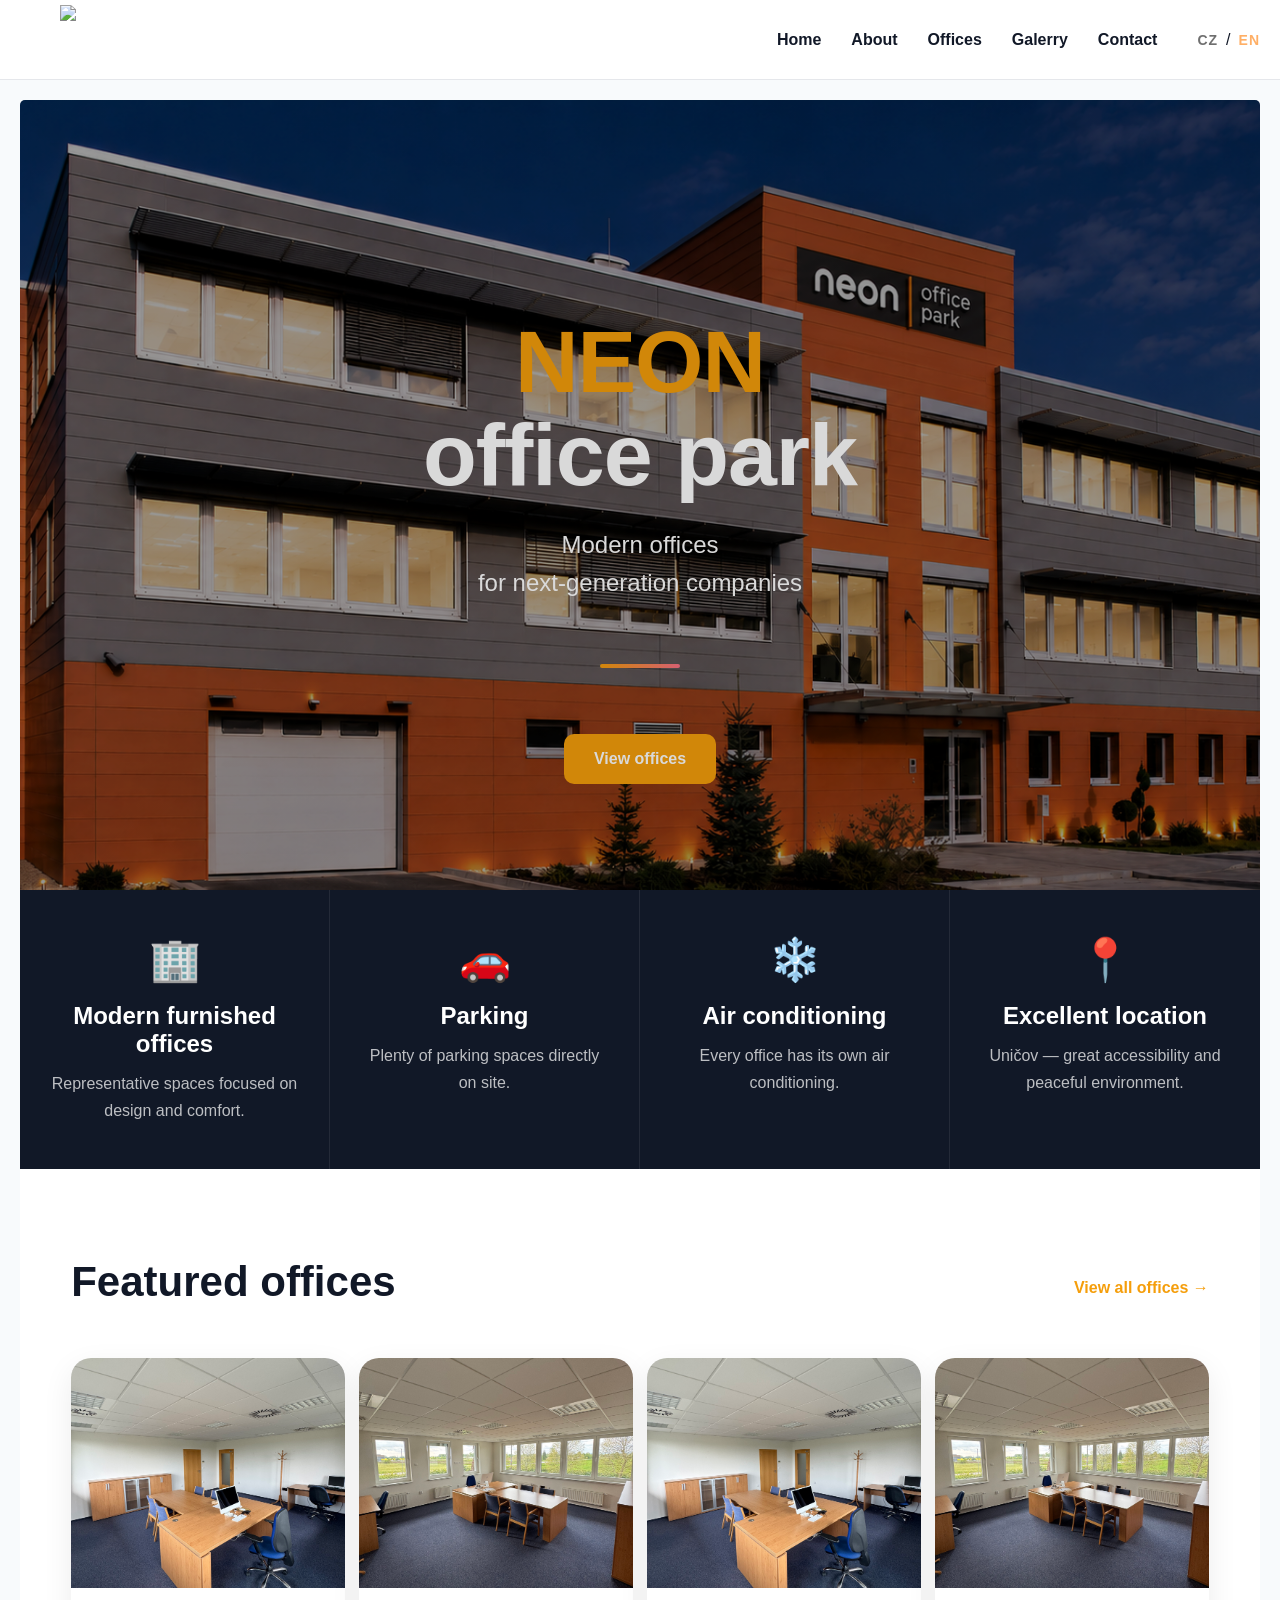
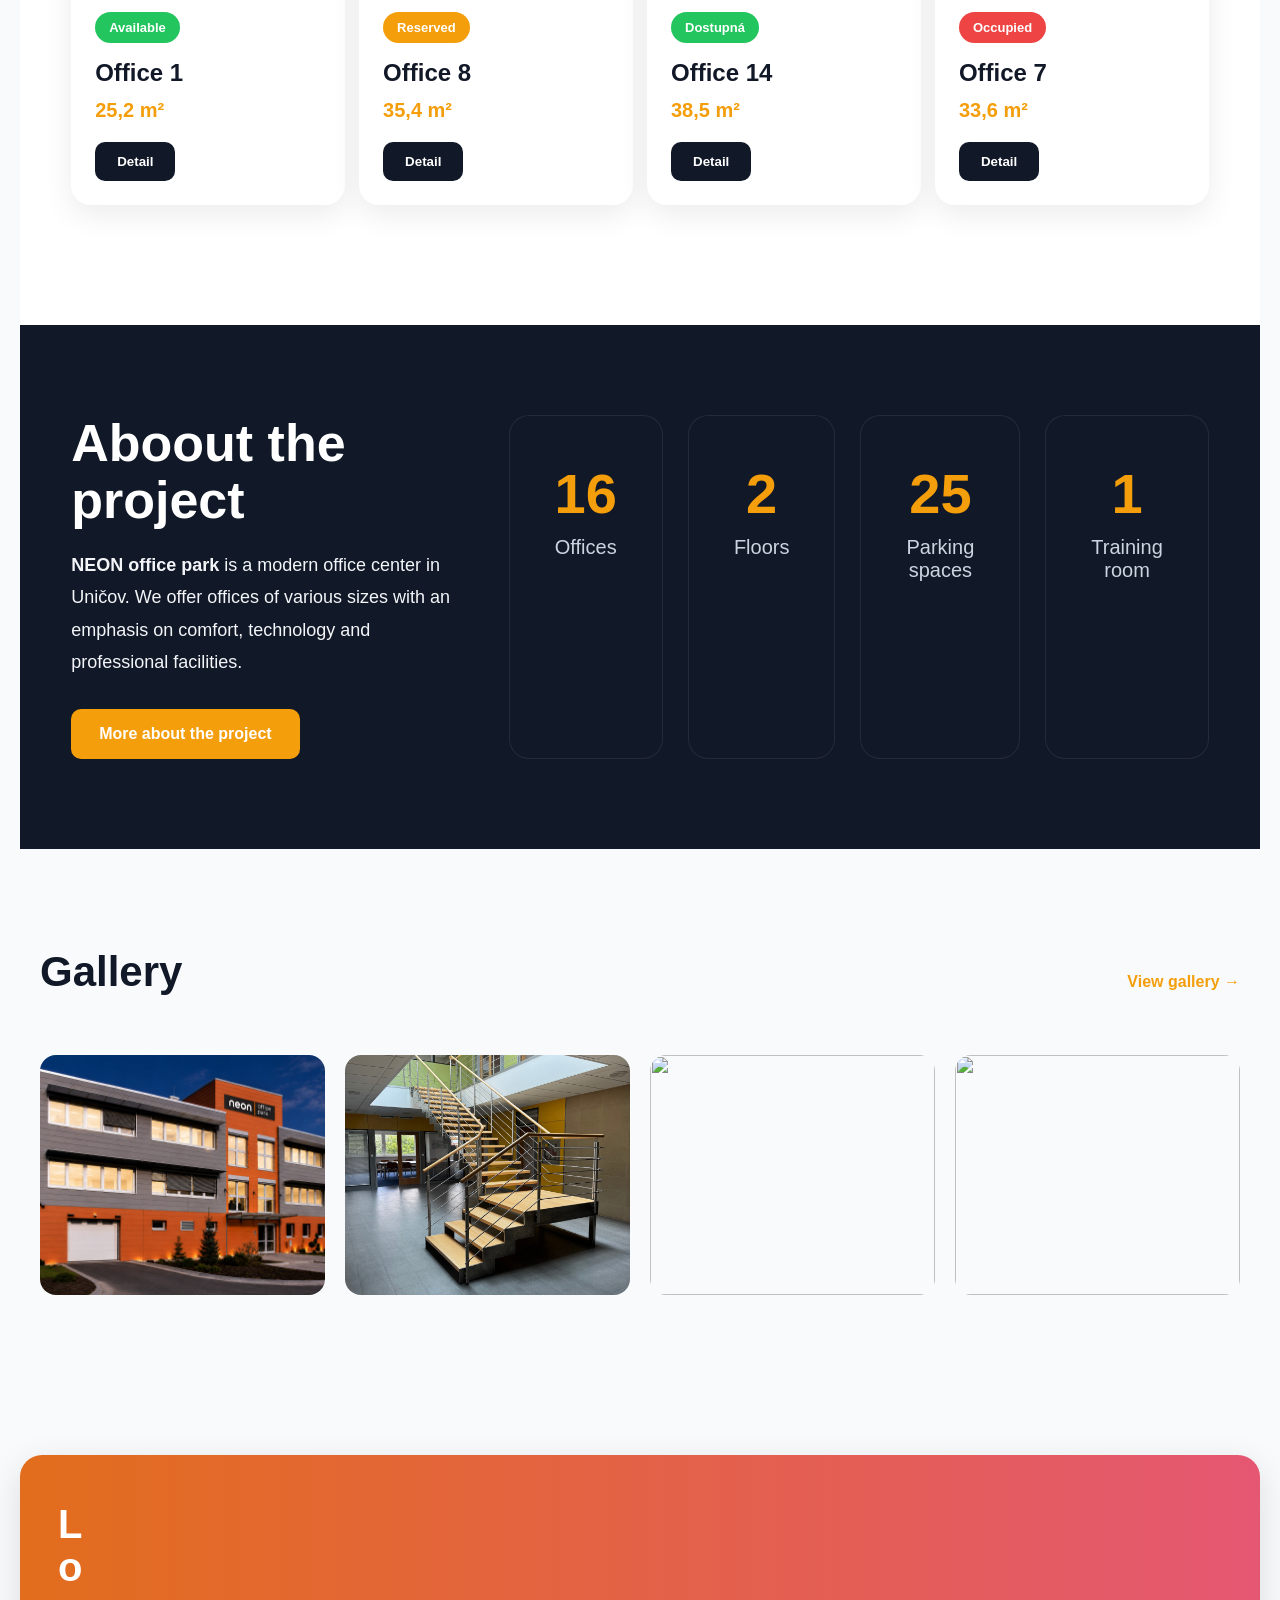
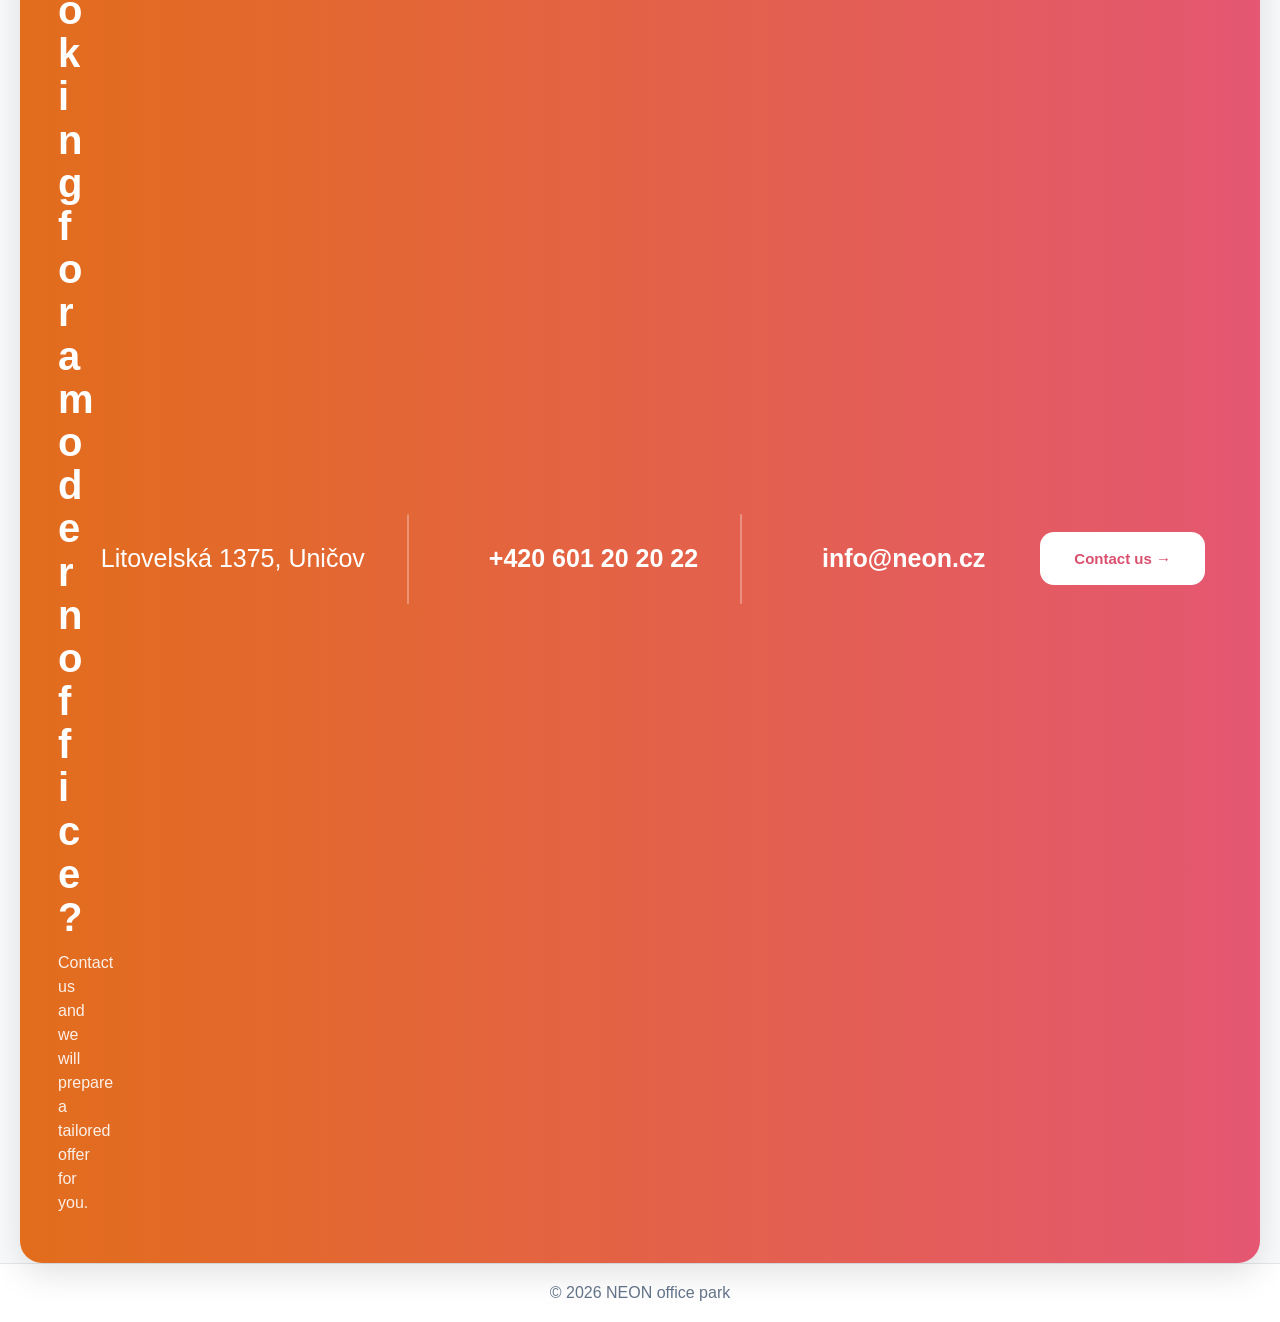
==== en.html @ d31910c9 "Add files via upload" ====
<!DOCTYPE html>
<html lang="cs">
<head>
<meta charset="UTF-8">
<meta name="viewport" content="width=device-width, initial-scale=1.0">
<title>NEON office park</title>

<link rel="stylesheet" href="https://use.fontawesome.com/releases/v6.5.1/css/all.css">

<link rel="stylesheet" href="style1.css">

</head>

<body>
<div class="bg-overlay"></div>
<header>
<nav>

<div class="logo" onclick="showPage('home')">
<a href="#">
<img src="logo.png" class="logo">
</a>
</div>

<ul>
<li><a href="#" onclick="showPage('home'); return false;"><strong>Home</strong></a></li>
<li><a href="#" onclick="showPage('about'); return false;"><strong>About</strong></a></li>
<li><a href="#" onclick="showPage('offices'); return false;"><strong>Offices</strong></a></li>
<li><a href="#" onclick="showPage('gallery'); return false;"><strong>Galerry</strong></a></li>
<li><a href="#" onclick="showPage('contact'); return false;"><strong>Contact</strong></a></li>
<li class="lang-item">
  <a href="index11.html" class="lang-link">CZ</a>
  <span>/</span>
  <a href="en.html" class="lang-link active-lang">EN</a>
</li>
</ul>




</nav>
</header>


<!-- HOME -->


<div id="home" class="page active">

<section class="modern-home">

<!-- HERO -->

<div class="hero-section">

<div class="hero-overlay"></div>

<div class="hero-inner">

<div class="hero-left">

<h1>
<span>NEON</span><br>
office park
</h1>

<p>
Modern offices<br>
for next-generation companies
</p>

<div class="orange-line"></div>

      <a href="#" onclick="showPage('offices'); return false;" class="hero-btn">
        View offices
      </a>
</div>

</div>

</div>
<div class="after-hero">
<!-- FEATURE BAR -->

<div class="feature-bar">

<div class="feature-box">
<div class="feature-icon">🏢</div>
<h3>Modern furnished offices</h3>
<p>Representative spaces focused on design and comfort.</p>
</div>

<div class="feature-box">
<div class="feature-icon">🚗</div>
<h3>Parking</h3>
<p>Plenty of parking spaces directly on site.</p>
</div>

<div class="feature-box">
<div class="feature-icon">❄️</div>
<h3>Air conditioning</h3>
<p>Every office has its own air conditioning.</p>
</div>

<div class="feature-box">
<div class="feature-icon">📍</div>
<h3>Excellent location</h3>
<p>Uničov — great accessibility and peaceful environment.</p>
</div>

</div>

<!-- VYBRANÉ KANCELÁŘE -->

<section class="home-offices">

<div class="section-top">

<h2>Featured offices</h2>

<a href="#"
onclick="showPage('offices'); return false;">
View all offices →
</a>

</div>

<div class="office-grid">

<div class="office-card">

<img src="kancelar7.1.jpeg">

<div class="office-info">

<div class="office-badge available-badge">
Available
</div>

<h3>Office 1</h3>

<p>25,2 m²</p>

<button onclick="showDetail(7)">
Detail
</button>

</div>

</div>

<div class="office-card">

<img src="kancelar7.2.jpeg">

<div class="office-info">

<div class="office-badge reserved-badge">
Reserved
</div>

<h3>Office 8</h3>

<p>35,4 m²</p>

<button onclick="showDetail(2)">
Detail
</button>

</div>

</div>

<div class="office-card">

<img src="kancelar7.1.jpeg">

<div class="office-info">

<div class="office-badge available-badge">
Dostupná
</div>

<h3>Office 14</h3>

<p>38,5 m²</p>

<button onclick="showDetail(10)">
Detail
</button>

</div>

</div>

<div class="office-card">

<img src="kancelar7.2.jpeg">

<div class="office-info">

<div class="office-badge leased-badge">
Occupied
</div>

<h3>Office 7</h3>

<p>33,6 m²</p>

<button onclick="showDetail(3)">
Detail
</button>

</div>

</div>

</div>

</section>

<!-- O PROJEKTU -->

<section class="project-section">

<div class="project-left">

<h2>Aboout the project</h2>

<p>
<strong>NEON office park</strong> is a modern office center in Uničov. We offer offices of various sizes with an emphasis on comfort, technology and professional facilities.
</p>

<a href="#"
onclick="showPage('about'); return false;"
class="project-btn">

More about the project

</a>

</div>

<div class="stats-grid">

  <div class="stat-box">
    <i class="fa-solid fa-building stat-icon"></i>
    <h3>16</h3>
    <span>Offices</span>
  </div>

  <div class="stat-box">
    <i class="fa-solid fa-layer-group stat-icon"></i>
    <h3>2</h3>
    <span>Floors</span>
  </div>

  <div class="stat-box">
    <i class="fa-solid fa-square-parking stat-icon"></i>
    <h3>25</h3>
    <span>Parking spaces</span>
  </div>

  <div class="stat-box">
    <i class="fa-solid fa-chalkboard-user stat-icon"></i>
    <h3>1</h3>
    <span>Training room</span>
  </div>

</div>

</section>

<!-- FOTKY -->

<section class="home-gallery">

    <div class="section-top">

        <h2 class="section-title">
            Gallery
        </h2>

        <a href="#"
        onclick="showPage('gallery'); return false;">
            View gallery →
        </a>

    </div>

    <div class="gallery-home-grid">

        <img src="budova.png">

        <img src="schody.jpeg">

        <img src="výtah.jpeg">

        <img src="kuchyňka.jpeg">

    </div>

</section>

<!-- CTA -->

 <section class="premium-cta">

  <div class="cta-content">

    <div class="cta-left">

      <h2>Looking for a modern office?</h2>

      <p>
        Contact us and we will prepare a tailored offer for you.
      </p>

    </div>

    <div class="cta-divider"></div>

    <div class="cta-contact">

      <div class="contact-item">
        <i class="fa-solid fa-location-dot"></i>
        <span>Litovelská 1375, Uničov</span>
      </div>

      <div class="contact-divider"></div>

      <div class="contact-item">
         <i class="fa-solid fa-phone"></i>

        <a href="tel:+420601202022">
          +420 601 20 20 22
        </a>
      </div>

      <div class="contact-divider"></div>

      <div class="contact-item">
         <i class="fa-solid fa-envelope"></i>

        <a href="mailto:info@neon.cz">
          info@neon.cz
        </a>
      </div>

    </div>

    <a href="#"
    onclick="showPage('contact'); return false;"
    class="cta-btn">

      Contact us →

    </a>

  </div>

</section>
</section>
</div>


<!-- O nás -->
<div id="about" class="page">

<section class="about-page">

  <!-- HERO -->
  <div class="about-hero">

    <div class="hero-overlay"></div>

    <div class="hero-inner">

    <div class="hero-content">

      <span class="mini-label">NEON office park</span>

      <h1>About us</h1>

      <p>
        Modern offices for companies that expext more.
      </p>

      <div class="hero-line"></div>

      <a href="#" onclick="showPage('offices'); return false;" class="hero-btn">
        Explore offices
      </a>

    </div>
    </div>
  </div>

  <!-- FEATURE STRIP -->
  <section class="feature-strip">
    <div class="feature-box">
      <div class="feature-icon">🏢</div>
      <h3>Modern spaces</h3>
      <p>Premium officess for efficient work.</p>
    </div>

    <div class="feature-box">
      <div class="feature-icon">📍</div>
      <h3>Great location</h3>
      <p>City center with excellent accessibility.</p>
    </div>

    <div class="feature-box">
      <div class="feature-icon">⚡</div>
      <h3>High-speed internet</h3>
      <p>Stable high-speed connection.</p>
    </div>

    <div class="feature-box">
      <div class="feature-icon">🚗</div>
      <h3>Parking</h3>
      <p>Plenty of parking spaces directly on site.</p>
    </div>
  </section>

  <!-- ABOUT -->
  <section class="about-section">

    <div class="about-grid">

      <div class="about-image">
        <img src="budova.png">
      </div>

      <div class="about-text">

        <span class="section-mini">About the project</span>

        <h2>
          We create workspaces that inspire success.
        </h2>

        <div class="orange-line"></div>

        <p>
         We offer modern office
         spaces designed for companies
         that want a representative
         and efficient working environment.
        </p>

        <ul class="about-list">
          <li>Modern architecture</li>
          <li>Flexible layouts</li>
          <li>Premium location</li>
          <li>Facilities for productivity</li>
        </ul>

       

      </div>

    </div>

  </section>

<!-- STATS -->
<section class="stats-section">
  <div class="stats-grid">

    <div class="stat-box">
      <h3>700+ m²</h3>
      <p>Office space</p>
    </div>

    <div class="stat-box">
      <h3>24/7</h3>
      <p>Building access</p>
    </div>

    <div class="stat-box">
      <h3>20+</h3>
      <p>Parking spaces</p>
    </div>

    <div class="stat-box">
      <h3>5 min</h3>
      <p>From the city center</p>
    </div>

  </div>
</section>

<!-- CTA -->
<section class="premium-cta">

  <div class="cta-content">

    <div class="cta-left">

      <h2>We create an environment for modern companies</h2>

      <p>
        Offices focused on comfort and professional facilities
      </p>

    </div>

    <div class="cta-divider"></div>

    <div class="cta-contact">

      <div class="contact-item">
        <i class="fa-solid fa-location-dot"></i>
        <span>Litovelská 1375, Uničov</span>
      </div>

      <div class="contact-divider"></div>

      <div class="contact-item">
        <i class="fa-solid fa-phone"></i>

        <a href="tel:+420601202022">
          +420 601 20 20 22
        </a>
      </div>

      <div class="contact-divider"></div>

      <div class="contact-item">
        <i class="fa-solid fa-envelope"></i>

        <a href="mailto:info@neon.cz">
          info@neon.cz
        </a>
      </div>

    </div>

    <a href="#"
    onclick="showPage('contact'); return false;"
    class="cta-btn">

      Contact us →

    </a>

  </div>

</section>

</section>
</div>

<!-- OFFICES -->
<div id="offices" class="page">

<section class="offices-page">

<!-- OFFICE HERO -->
<section class="nx-office-hero">

  <div class="nx-office-overlay"></div>

  <div class="nx-office-container">

    <div class="nx-office-content">

      <span class="nx-office-mini-label">
        NEON office park
      </span>

      <h1 class="nx-office-title">
        Modern offices<br>
        in a quiet location
      </h1>

      <p class="nx-office-text">
        Flexible office spaces for small and larger companies
        with excellent accessibility and parking.
      </p>

      <div class="nx-office-orange-line"></div>

      <button 
      type="button"      
      class="nx-office-button" onclick="openNxModal()">
        Non-binding inquiry
      </button>

    </div>

  </div>

</section>

<!-- INFO CARDS -->
<section class="nx-office-info">

  <div class="nx-office-card">
    <h3>Flexible offices</h3>
    <p>For small teams and established companies</p>
  </div>

  <div class="nx-office-card">
    <h3>Furnished spaces</h3>
    <p>Possibility to use offices including equipment</p>
  </div>

  <div class="nx-office-card">
    <h3>Air conditioning</h3>
    <p>Comfortable working environment all year round</p>
  </div>

  <div class="nx-office-card">
    <h3>Bright interiors</h3>
    <p>Pleasant workspace with natural light</p>
  </div>

</section>

<div class="nx-office-table-head">
  <span>Current offer</span>
  <h2>Office availability</h2>
</div>

<!-- TABLE SECTION -->
<section class="offices-content">

  <div class="table-wrapper">

    <table class="availability-table">

        <thead>
          <tr>
            <th>OFFICE NO.</th>
            <th>SIZE</th>
            <th>ORIENTATION</th>
            <th>AVAILABILITY</th>
            <th>NOTE</th>
            <th></th>
          </tr>
        </thead>

        <tbody>

          <!-- 1 PATRO -->
          <tr class="floor-row">
            <td colspan="6">1ST FLOOR</td>
          </tr>

          <tr>
            <td>1</td>
            <td>25,2 m²</td>
            <td>SW</td>

            <td>
              <span class="status available">
                Available now
              </span>
            </td>

            <td>-</td>

            <td>
              <button onclick="showDetail(1)" class="detail-button">
                Detail
              </button>
            </td>
          </tr>

          <tr>
            <td>2</td>
            <td>43 m²</td>
            <td>W</td>

            <td>
              <span class="status reserved">
                Reserved
              </span>
            </td>

            <td>-</td>

            <td>
              <button onclick="showDetail(2)" class="detail-button">
                Detail
              </button>
            </td>
          </tr>

          <tr>
            <td>3</td>
            <td>74,5 m²</td>
            <td>N</td>

            <td>
              <span class="status leased">
                Occupied
              </span>
            </td>

            <td>-</td>

            <td>
              <button onclick="showDetail(3)" class="detail-button">
                Detail
              </button>
            </td>
          </tr>

          <tr>
            <td>4</td>
            <td>21 m²</td>
            <td>E</td>

            <td>
              <span class="status available">
                Available now
              </span>
            </td>

            <td>-</td>

            <td>
              <button onclick="showDetail(4)" class="detail-button">
                Detail
              </button>
            </td>
          </tr>

          <tr>
            <td>5</td>
            <td>78 m²</td>
            <td>-</td>

            <td>
              <span class="status reserved">
                Reserved
              </span>
            </td>

            <td>This office is a shared space with Office No. 6. The space can be divided upon request</td>

            <td>
              <button onclick="showDetail(5)" class="detail-button">
                Detail
              </button>
            </td>
          </tr>

          <tr>
            <td>6</td>
            <td>22 m²</td>
            <td>-</td>

            <td>
              <span class="status leased">
                Occupied
              </span>
            </td>

            <td>This office is a shared space with Office No. 5. The space can be divided upon request</td>

            <td>
              <button onclick="showDetail(6)" class="detail-button">
                Detail
              </button>
            </td>
          </tr>

          <tr>
            <td>7</td>
            <td>33,6 m²</td>
            <td>-</td>

            <td>
              <span class="status available">
                Available now
              </span>
            </td>

            <td>This office is a shared space with Office No. 8. The space can be divided upon request</td>

            <td>
              <button onclick="showDetail(7)" class="detail-button">
                Detail
              </button>
            </td>
          </tr>

          <tr>
            <td>8</td>
            <td>35,4 m²</td>
            <td>-</td>

            <td>
              <span class="status reserved">
                Reserved
              </span>
            </td>

            <td>This office is a shared space with Office No. 7. The space can be divided upon request</td>

            <td>
              <button onclick="showDetail(8)" class="detail-button">
                Detail
              </button>
            </td>
          </tr>

          <tr>
            <td>9</td>
            <td>16,5 m²</td>
            <td>-</td>

            <td>
              <span class="status available">
                Available now
              </span>
            </td>

            <td>-</td>

            <td>
              <button onclick="showDetail(9)" class="detail-button">
                Detail
              </button>
            </td>
          </tr>

          <!-- 2 PATRO -->
          <tr class="floor-row">
            <td colspan="6">2ND FLOOR</td>
          </tr>

          <tr>
            <td>10</td>
            <td>19,4 m²</td>
            <td>-</td>

            <td>
              <span class="status available">
                Available now
              </span>
            </td>

            <td>This office is a shared space with Office No. 11. The space can be divided upon request</td>

            <td>
              <button onclick="showDetail(10)" class="detail-button">
                Detail
              </button>
            </td>
          </tr>

          <tr>
            <td>11</td>
            <td>92,6 m²</td>
            <td>-</td>

            <td>
              <span class="status reserved">
                Reserved
              </span>
            </td>

            <td>
              This office is a shared space with Office No. 10. The space can be divided upon request
            </td>

            <td>
              <button onclick="showDetail(11)" class="detail-button">
                Detail
              </button>
            </td>
          </tr>

          <tr>
            <td>12</td>
            <td>31,9 m²</td>
            <td>-</td>

            <td>
              <span class="status leased">
                Occupied
              </span>
            </td>

            <td>-</td>

            <td>
              <button onclick="showDetail(12)" class="detail-button">
                Detail
              </button>
            </td>
          </tr>

          <tr>
            <td>13</td>
            <td>70,1 m²</td>
            <td>-</td>

            <td>
              <span class="status available">
                Available now
              </span>
            </td>

            <td>-</td>

            <td>
              <button onclick="showDetail(13)" class="detail-button">
                Detail
              </button>
            </td>
          </tr>

          <tr>
            <td>14</td>
            <td>38,5 m²</td>
            <td>-</td>

            <td>
              <span class="status reserved">
                Reserved
              </span>
            </td>

            <td>-</td>

            <td>
              <button onclick="showDetail(14)" class="detail-button">
                Detail
              </button>
            </td>
          </tr>

          <tr>
            <td>15</td>
            <td>70,1 m²</td>
            <td>-</td>

            <td>
              <span class="status leased">
                Occupied
              </span>
            </td>

            <td>-</td>

            <td>
              <button onclick="showDetail(15)" class="detail-button">
                Detail
              </button>
            </td>
          </tr>

          <tr>
            <td>16</td>
            <td>16,5 m²</td>
            <td>-</td>

            <td>
              <span class="status available">
                Available now
              </span>
            </td>

            <td>-</td>

            <td>
              <button onclick="showDetail(16)" class="detail-button">
                Detail
              </button>
            </td>
          </tr>

        </tbody>

      </table>

  </div>

</section>

<!-- CTA -->
<section class="premium-cta">

  <div class="cta-content">

    <div class="cta-left">

      <h2>Interested in a specific office?</h2>

      <p>
        Check current availability and rental conditions
      </p>

    </div>

    <div class="cta-divider"></div>

    <div class="cta-contact">

      <div class="contact-item">
        <i class="fa-solid fa-location-dot"></i>
        <span>Litovelská 1375, Uničov</span>
      </div>

      <div class="contact-divider"></div>

      <div class="contact-item">
        <i class="fa-solid fa-phone"></i>

        <a href="tel:+420601202022">
          +420 601 20 20 22
        </a>
      </div>

      <div class="contact-divider"></div>

      <div class="contact-item">
        <i class="fa-solid fa-envelope"></i>

        <a href="mailto:info@neon.cz">
          info@neon.cz
        </a>
      </div>

    </div>

    <a href="#"
    onclick="showPage('contact'); return false;"
    class="cta-btn">

      Contact us →

    </a>

  </div>

</section>

</div>

<!-- GALLERY -->
<div id="gallery" class="page">
    <div class="gallery-bg">
<section class="gallery-hero">
  <div class="gallery-hero-content">
    <div class="gallery-hero-overlay"></div>
    <span class="gallery-mini-label">
      NEON office park
    </span>

    <h1>
      PHOTO GALLERY
    </h1>

    <p>
      Modern office spaces,
      representative facilities
      and professional environment.
    </p>

  </div>


</section>

<!-- GALLERY -->
<section class="gallery-grid">

  <!-- LARGE -->
  <a href="schody.jpeg" class="gallery-item large">
    <img src="schody.jpeg" alt="">
  </a>

  <a href="kancelar7.1.jpeg" class="gallery-item large">
    <img src="kancelar7.1.jpeg" alt="">
  </a>

  <!-- SMALL -->
  <a href="kancelar1.jpeg" class="gallery-item">
    <img src="kancelar1.jpeg" alt="">
  </a>

  <a href="kuchyňka.jpeg" class="gallery-item">
    <img src="kuchyňka.jpeg" alt="">
  </a>

  <a href="výtah.jpeg" class="gallery-item">
    <img src="výtah.jpeg" alt="">
  </a>

  <!-- WIDE -->
  <a href="budova.png" class="gallery-item wide">
    <img src="budova.png" alt="">
  </a>

  <a href="kancelář2.jpeg" class="gallery-item wide">
    <img src="kancelář2.jpeg" alt="">
  </a>

</section>
</div>

<!-- CTA -->
<section class="premium-cta">

  <div class="cta-content">

    <div class="cta-left">

      <h2>Do you like our spaces?</h2>

      <p>
        Arrange a personal office tour
      </p>

    </div>

    <div class="cta-divider"></div>

    <div class="cta-contact">

      <div class="contact-item">
        <i class="fa-solid fa-location-dot"></i>
        <span>Litovelská 1375, Uničov</span>
      </div>

      <div class="contact-divider"></div>

      <div class="contact-item">
        <i class="fa-solid fa-phone"></i>

        <a href="tel:+420601202022">
          +420 601 20 20 22
        </a>
      </div>

      <div class="contact-divider"></div>

      <div class="contact-item">
        <i class="fa-solid fa-envelope"></i>

        <a href="mailto:info@neon.cz">
          info@neon.cz
        </a>
      </div>

    </div>

    <a href="#"
    onclick="showPage('contact'); return false;"
    class="cta-btn">

      Contact us →

    </a>

  </div>

</section>

</div>

<!-- CONTACT -->
<div id="contact" class="page">

  <div class="contact-bg">

    <!-- HERO -->
    <section class="contact-hero">

      <div class="contact-hero-content">

        <span class="contact-mini-label">
          NEON office park
        </span>

        <h1>Contact</h1>

        <p>
          We are ready to help you choose
          modern office spaces.
        </p>

      </div>

    </section>


    <!-- CONTACT CARD -->
    <section class="contact-section">

      <div class="contact-card">

        <div class="contact-info">

          <div class="contact-box address">
            <span>Adress</span>
            <p>Litovelská 1375, Uničov 783 91</p>
          </div>

          <div class="contact-box">
            <span>Email</span>
            <a href="mailto:info@neon.cz">
              info@neon.cz
            </a>
          </div>

          <div class="contact-box">
            <span>Phone</span>
            <a href="tel:+420601202022">
              +420 601 20 20 22
            </a>
          </div>

        </div>

        <div class="contact-map">

          <iframe style="border:none" src="https://mapy.com/s/degocazohe" width="500" height="333" frameborder="0"></iframe>
          

        </div>

      </div>

    </section>

  </div>

<!-- CTA -->
<section class="premium-cta">

  <div class="cta-content">

    <div class="cta-left">

      <h2>We are at your disposal</h2>

      <p>
        Feel free to contact us by phone or e-mail
      </p>

    </div>

    <div class="cta-divider"></div>

    <div class="cta-contact">

      <div class="contact-item">
        <i class="fa-solid fa-location-dot"></i>
        <span>Litovelská 1375, Uničov</span>
      </div>

      <div class="contact-divider"></div>

      <div class="contact-item">
        <i class="fa-solid fa-phone"></i>

        <a href="tel:+420601202022">
          +420 601 20 20 22
        </a>
      </div>

      <div class="contact-divider"></div>

      <div class="contact-item">
        <i class="fa-solid fa-envelope"></i>

        <a href="mailto:info@neon.cz">
          info@neon.cz
        </a>
      </div>

    </div>

    <a href="#"
    onclick="showPage('contact'); return false;"
    class="cta-btn">

      Contact us →

    </a>

  </div>

</section>
</div>

<footer>
© 2026 NEON office park
</footer>

 

    <div class="lightbox" id="lightbox">

  <button class="lightbox-close" onclick="closeLightbox()">
    &times;
  </button>

  <button class="lightbox-arrow left" onclick="changeGallery(-1)">
    ‹
  </button>

  <img id="lightbox-img" src="" alt="">

  <button class="lightbox-arrow right" onclick="changeGallery(1)">
    ›
  </button>

</div>


<div id="officeModal" class="office-modal">

  <div class="office-detail-box">

    <!-- zavřít -->
    <span class="close-btn" onclick="closeOffice()">
      &times;
    </span>

    <!-- CONTENT -->
    <div class="office-content">

      <h2 id="modalTitle"></h2>

      <!-- INFO BOXES -->
      <div class="office-grid">

        <div class="office-item">
          📐
          <span id="officeSize"></span>
        </div>

       

        <div class="office-item">
          💰
          <span id="officeRent"></span>
        </div>

        <div class="office-item">
          🧾
          <span id="officeServices"></span>
        </div>

        <div class="office-item">
          🔒 
          <span id="officeDeposit"></span>
        </div>

      </div>

      <!-- VYBAVENÍ -->
      <div class="equipment-box">

        <h3>Vybavení</h3>

        <div id="officeEquipment"></div>

      </div>

      <!-- CELKEM -->
      <div class="office-total">
        💰 <span id="officeTotal"></span>
      </div>


      <!-- FOTO -->
    <img
      id="modalMainPhoto"
      class="office-photo"
    >

      <!-- CTA -->
      <button class="office-btn" onclick="openNxModal()">
  I'm interested
</button>

    </div>

  </div>

</div>

<!-- FULLSCREEN -->

<div id="imageModal">

  <span class="image-close" onclick="closeImage()">
    &times;
  </span>

  <button class="nav-btn left" onclick="changeOfficeImage(-1)">
    ❮
  </button>

  <img id="fullImage">

  <button class="nav-btn right" onclick="changeOfficeImage(1)">
    ❯
  </button>

</div>

      <script>

/* =========================
   PAGE SWITCH
========================= */

function showPage(id){

  document.querySelectorAll(".page").forEach(page => {
    page.classList.remove("active");
  });

  document.getElementById(id)
    .classList.add("active");

  setBackground(id);

  window.scrollTo(0,0);
}

/* =========================
   FOTOGALERIE
========================= */
/* =========================
   FOTOGALERIE
========================= */

let gallery = [];
let galleryIndex = 0;

document.addEventListener("DOMContentLoaded", () => {

  const galleryItems =
    document.querySelectorAll(".gallery-item");

  gallery = Array.from(
    document.querySelectorAll(".gallery-item img")
  );

  galleryItems.forEach((item, index) => {

    item.addEventListener("click", (e) => {

      e.preventDefault();

      galleryIndex = index;

      openLightbox();

    });

  });

});

/* OPEN */

function openLightbox(){

  const lightbox =
    document.getElementById("lightbox");

  const lightboxImg =
    document.getElementById("lightbox-img");

  lightbox.style.display = "flex";

  lightboxImg.src =
    gallery[galleryIndex].src;
}

/* CHANGE */

function changeGallery(step){

  galleryIndex += step;

  if(galleryIndex < 0){
    galleryIndex = gallery.length - 1;
  }

  if(galleryIndex >= gallery.length){
    galleryIndex = 0;
  }

  document.getElementById("lightbox-img").src =
    gallery[galleryIndex].src;
}

/* CLOSE */

function closeLightbox(){

  document.getElementById("lightbox").style.display =
    "none";
}

/* CLICK OUTSIDE */

document.getElementById("lightbox")
.addEventListener("click", (e) => {

  if(
    e.target.id === "lightbox"
  ){
    closeLightbox();
  }

});

/* KEYBOARD */

document.addEventListener("keydown", (e) => {

  const lightbox =
    document.getElementById("lightbox");

  if(lightbox.style.display !== "flex") return;

  if(e.key === "ArrowRight"){
    changeGallery(1);
  }

  if(e.key === "ArrowLeft"){
    changeGallery(-1);
  }

  if(e.key === "Escape"){
    closeLightbox();
  }

});

/* =========================
   KANCELÁŘE MODAL
========================= */
const offices = {

  1:{
    title:"Office 1",

    size:"25,2 m²",

    rent:"7 056 Kč / month",
    services:"1 764 Kč / month",

  

    total:"8 820 Kč / month",

    equipment:[
       "Fully furnished office",
  "Air-conditioned office space",
  "High-speed internet access",
  "On-site parking",
  "Shared kitchenette",
  "Barrier-free access",
  "Elevator in the building"
    ],

    photos:[
      "kancelar7.1.jpeg",
      "kancelar7.2.jpeg"
    ]
  },

  2:{
    title:"Office 2",

    size:"43 m²",

    rent:"12 040 Kč / month",
    services:"3 010 Kč / month",

    

    total:"15 050 Kč / month",

    equipment:[
      "Fully furnished office",
  "Air-conditioned office space",
  "High-speed internet access",
  "On-site parking",
  "Shared kitchenette",
  "Barrier-free access",
  "Elevator in the building"
    ],

    photos:[
      "kancelar7.1.jpeg",
      "kancelar7.2.jpeg"
    ]
  },

  3:{
    title:"Office 3",

    size:"74,5 m²",

    rent:"20 860 Kč / month",
    services:"5 215 Kč / month",

   

    total:"26 075 Kč / month",

    equipment:[
      "Fully furnished office",
  "Air-conditioned office space",
  "High-speed internet access",
  "On-site parking",
  "Shared kitchenette",
  "Barrier-free access",
  "Elevator in the building"
    ],

    photos:[
      "kancelar7.1.jpeg",
      "kancelar7.2.jpeg"
    ]
  },

  4:{
    title:"Office  4",

    size:"21 m²",

    rent:"5 880 Kč / month",
    services:"1 470 Kč / month",

    

    total:"7 350 Kč / month",

    equipment:[
      "Fully furnished office",
  "Air-conditioned office space",
  "High-speed internet access",
  "On-site parking",
  "Shared kitchenette",
  "Barrier-free access",
  "Elevator in the building"
    ],

    photos:[
      "kancelar7.1.jpeg",
      "kancelar7.2.jpeg"
    ]
  },

  5:{
    title:"Office 5",

    size:"78 m²",

    rent:"21 840 Kč / month",
    services:"5 460 Kč / month",

    

    total:"27 300 Kč / month",

    equipment:[
       "Fully furnished office",
  "Air-conditioned office space",
  "High-speed internet access",
  "On-site parking",
  "Shared kitchenette",
  "Barrier-free access",
  "Elevator in the building"
    ],

    photos:[
      "kancelar7.1.jpeg",
      "kancelar7.2.jpeg"
    ]
  },

  6:{
    title:"Office 6",

    size:"22 m²",

    rent:"6 160 Kč / month",
    services:"1 540 Kč / mmonth",

   

    total:"7 700 Kč / month",

    equipment:[
       "Fully furnished office",
  "Air-conditioned office space",
  "High-speed internet access",
  "On-site parking",
  "Shared kitchenette",
  "Barrier-free access",
  "Elevator in the building"
    ],

    photos:[
      "kancelar7.1.jpeg",
      "kancelar7.2.jpeg"
    ]
  },

  7:{
    title:"Office 7",

    size:"33,6 m²",

    rent:"9 408 Kč / month",
    services:"2 352 Kč / month",

    

    total:"11 760 Kč / month",

    equipment:[
       "Fully furnished office",
  "Air-conditioned office space",
  "High-speed internet access",
  "On-site parking",
  "Shared kitchenette",
  "Barrier-free access",
  "Elevator in the building"
    ],

    photos:[
      "kancelar7.1.jpeg",
      "kancelar7.2.jpeg"
    ]
  },

  8:{
    title:"Office 8",

    size:"35,4 m²",

    rent:"9 912 Kč / month",
    services:"2 478 Kč / month",

    

    total:"12 390 Kč / month",

    equipment:[
     "Fully furnished office",
  "Air-conditioned office space",
  "High-speed internet access",
  "On-site parking",
  "Shared kitchenette",
  "Barrier-free access",
  "Elevator in the building"
    ],

    photos:[
      "kancelar7.1.jpeg",
      "kancelar7.2.jpeg"
    ]
  },

  9:{
    title:"Office 9",

    size:"16,5 m²",

    rent:"4 620 Kč / month",
    services:"1 155 Kč / month",

    

    total:"5 775 Kč / month",

    equipment:[
      "Fully furnished office",
  "Air-conditioned office space",
  "High-speed internet access",
  "On-site parking",
  "Shared kitchenette",
  "Barrier-free access",
  "Elevator in the building"
    ],

    photos:[
      "kancelar7.1.jpeg",
      "kancelar7.2.jpeg"
    ]
  },

  10:{
    title:"Office 10",

    size:"19,4 m²",

    rent:"5 432 Kč / month",
    services:"1 358 Kč / month",

   

    total:"6 790 Kč / month",

    equipment:[
      "Fully furnished office",
  "Air-conditioned office space",
  "High-speed internet access",
  "On-site parking",
  "Shared kitchenette",
  "Barrier-free access",
  "Elevator in the building"
    ],

    photos:[
      "kancelar7.1.jpeg",
      "kancelar7.2.jpeg"
    ]
  },

  11:{
    title:"Office 11",

    size:"92,6 m²",

    rent:"25 928 Kč / month",
    services:"6 482 Kč / month",

    

    total:"32 410 Kč / month",

    equipment:[
      "Fully furnished office",
  "Air-conditioned office space",
  "High-speed internet access",
  "On-site parking",
  "Shared kitchenette",
  "Barrier-free access",
  "Elevator in the building"
    ],

    photos:[
      "kancelar7.1.jpeg",
      "kancelar7.2.jpeg"
    ]
  },

  12:{
    title:"Office 12",

    size:"31,9 m²",

    rent:"8 932 Kč / month",
    services:"2 233 Kč / month",

    

    total:"11 165 Kč / month",

    equipment:[
      "Fully furnished office",
  "Air-conditioned office space",
  "High-speed internet access",
  "On-site parking",
  "Shared kitchenette",
  "Barrier-free access",
  "Elevator in the building"
    ],

    photos:[
      "kancelar7.1.jpeg",
      "kancelar7.2.jpeg"
    ]
  },

  13:{
    title:"Office 13",

    size:"70,1 m²",

    rent:"19 628 Kč / month",
    services:"4 907Kč / month",

    

    total:"24 535 Kč / month",

    equipment:[
       "Fully furnished office",
  "Air-conditioned office space",
  "High-speed internet access",
  "On-site parking",
  "Shared kitchenette",
  "Barrier-free access",
  "Elevator in the building"
    ],

    photos:[
      "kancelar7.1.jpeg",
      "kancelar7.2.jpeg"
    ]
  },

  14:{
    title:"Office 14",

    size:"38,5 m²",

    rent:"10 780 Kč / month",
    services:"2 695 Kč / month",

   

    total:"13 475 Kč / month",

    equipment:[
      "Fully furnished office",
  "Air-conditioned office space",
  "High-speed internet access",
  "On-site parking",
  "Shared kitchenette",
  "Barrier-free access",
  "Elevator in the building"
    ],

    photos:[
      "kancelar7.1.jpeg",
      "kancelar7.2.jpeg"
    ]
  },

  15:{
    title:"Office 15",

    size:"70,1 m²",

    rent:"19 628 Kč / month",
    services:"4 907 Kč / month",

    

    total:"24 535 Kč / month",

    equipment:[
       "Fully furnished office",
  "Air-conditioned office space",
  "High-speed internet access",
  "On-site parking",
  "Shared kitchenette",
  "Barrier-free access",
  "Elevator in the building"
    ],

    photos:[
      "kancelar7.1.jpeg",
      "kancelar7.2.jpeg"
    ]
  },

  16:{
    title:"Office 16",

    size:"16,5 m²",

    rent:"4 620 Kč / month",
    services:"1 155 Kč / month",

    

    total:"5 775 Kč / month",

    equipment:[
      
  "Fully furnished office",
  "Air-conditioned office space",
  "High-speed internet access",
  "On-site parking",
  "Shared kitchenette",
  "Barrier-free access",
  "Elevator in the building"

    ],

    photos:[
      "kancelar7.1.jpeg",
      "kancelar7.2.jpeg"
    ]
  }


};

let officePhotos = [];
let officeIndex = 0;

/* DETAIL */

function showDetail(id){

  const office = offices[id];

  if(!office) return;

  officePhotos = office.photos;
  officeIndex = 0;

  document.getElementById("modalTitle").textContent =
    office.title;

  document.getElementById("modalMainPhoto").src =
    office.photos[0];

  document.getElementById("officeSize").textContent =
    office.size;

  document.getElementById("officeRent").textContent =
    office.rent;

  document.getElementById("officeServices").textContent =
    office.services;

   const rentNumber = Number(
  office.rent.replace(/\D/g, "")
);

document.getElementById("officeDeposit").textContent =
  (rentNumber * 3).toLocaleString("cs-CZ") + " Kč";

  document.getElementById("officeTotal").textContent =
    office.total;

  /* vybavení */

  let equipmentHTML = "";

  office.equipment.forEach(item => {

    equipmentHTML += `
      <div class="equipment-item">
        ✅ ${item}
      </div>
    `;

  });

  document.getElementById("officeEquipment").innerHTML =
    equipmentHTML;

  document.getElementById("officeModal").style.display =
    "block";
}

/* FULLSCREEN */

function openOfficeFullscreen(){

  document.getElementById("fullImage").src =
    officePhotos[officeIndex];

  document.getElementById("imageModal")
  .classList.add("active");
}

/* ZMĚNA FOTO */

function changeOfficeImage(step){

  officeIndex += step;

  if(officeIndex < 0){
    officeIndex = officePhotos.length - 1;
  }

  if(officeIndex >= officePhotos.length){
    officeIndex = 0;
  }

  document.getElementById("fullImage").src =
    officePhotos[officeIndex];
}

/* ZAVŘÍT */

function closeOffice(){

  document.getElementById("officeModal").style.display =
    "none";
}



function closeImage(){

  document.getElementById("imageModal")
    .classList.remove("active");
}

/* KLIK MIMO */

document.getElementById("officeModal")
.addEventListener("click", function(e){

  if(e.target.id === "officeModal"){
    closeOffice();
  }

});

document.getElementById("imageModal")
.addEventListener("click", function(e){

  if(e.target.id === "imageModal"){
    closeImage();
  }

});

document.getElementById("modalMainPhoto")
.addEventListener("click", function(e){

  e.preventDefault();

  openOfficeFullscreen();

});


/* =========================
   INIT
========================= */

function setBackground(id){

  const bg = document.querySelector(".bg-overlay");

  const images = {
    home: "budova.png",
    about: "budova.png",
    offices: "zasedačka.jpg",
    gallery: "budova.png",
    contact: "https://images.unsplash.com/photo-1521737604893-d14cc237f11d?q=80&w=2070&auto=format&fit=crop"
  };

  bg.style.backgroundImage = `url('${images[id]}')`;
}

window.onload = function(){
  setBackground("home"); // 👈 startovní stránka
};

function openNxModal(){

  document.getElementById("nxModal").style.display = "flex";

}

function closeNxModal(){

  document.getElementById("nxModal").style.display = "none";

}




</script>


<div class="nx-modal" id="nxModal" onclick="closeNxModal()">

  <div class="nx-modal-box" onclick="event.stopPropagation()">

    <button class="nx-modal-close" onclick="closeNxModal()">
      ×
    </button>

    <h2>Non-binding inquiry</h2>

    <p>
      Fill out the short form and we will contact you.
    </p>

    <form action="send.php" method="POST">

      <div class="nx-form-group">
        <input type="text" name="name" placeholder="Name" required>
      </div>

      <div class="nx-form-group">
        <input type="email" name="email" placeholder="E-mail" required>
      </div>

      <div class="nx-form-group">
        <input type="tel" name="phone" placeholder="Phone">
      </div>

      <div class="nx-form-group">
        <textarea
          name="message"
          rows="4"
          placeholder="Your message"></textarea>
      </div>

      <button type="submit" class="nx-submit-btn">
        Send inquiry
      </button>

    </form>

  </div>

</div>
</body>
</html>
---- style1.css ----
*{
margin:0;
padding:0;
box-sizing:border-box;
}

html{
scroll-behavior:smooth;
}

body{
font-family:'Inter',sans-serif;
background:#f8fafc;
color:#111827;
margin: 0;
padding: 0;
}

/* HEADER */

header{
position:fixed;
top:0;
left:0;
width:100%;
height:80px;
background:rgba(255,255,255,0.92);
backdrop-filter:blur(10px);
border-bottom:1px solid #e5e7eb;
z-index:1000;
}

nav{
width:100%;
height:80px;
margin:auto;
display:flex;
justify-content:space-between;
align-items:center;
padding:0 20px 0 60px;
}

.logo{
height:70px;
width:auto;
display:block;
}

nav ul{
display:flex;
gap:30px;
list-style:none;
}

nav a{
text-decoration:none;
color:#111827;
font-weight:500;
transition:0.3s;
}

nav a:hover{
color:#f59e0b;
}

/* PAGES */

.page{
display:none;
padding-top: 80px;
}

.page.active{
display:block;
}

/* HERO */

/* HERO */ .hero{ height:calc(100vh - 80px); display:flex; align-items:center; justify-content:center; text-align:center; background: linear-gradient(rgba(0,0,0,0.35),rgba(0,0,0,0.35)), url('https://images.unsplash.com/photo-1497366216548-37526070297c?q=80&w=2070&auto=format&fit=crop') center/cover; color:white; }


.hero-content{
max-width:900px;
padding:20px;
}

.hero h1{
font-size:72px;
font-weight:700;
margin-bottom:20px;
}

.hero p{
font-size:22px;
font-weight:300;
color:rgba(255,255,255,0.9);
}

.hero-btn{
margin-top:40px;
display:inline-block;
background:#f59e0b;
color:white;
padding:16px 30px;
border-radius:10px;
text-decoration:none;
font-weight:600;
transition:0.3s;
}


.hero-btn:hover{
background:#ea580c;
transform:translateY(-2px);
}

/* SECTIONS */

section{
padding:100px 20px;
}

.container{
max-width:1200px;
margin:auto;
}

.section-title{
font-size:42px;
margin-bottom:20px;
}

.section-text{
color:#64748b;
line-height:1.8;
max-width:800px;
font-size:17px;
}

/* CARDS */

.grid{
display:grid;
grid-template-columns:repeat(auto-fit,minmax(250px,1fr));
gap:25px;
margin-top:50px;
}

.card{
background:rgb(193, 130, 21);
border-radius:18px;
overflow:hidden;
box-shadow:0 10px 40px rgba(0,0,0,0.05);
transition:0.3s;
}

.card:hover{
transform:translateY(-6px);
}

.card-content{
padding:30px;
}

.card h3{
margin-bottom:12px;
font-size:22px;
}

.card p{
color:#64748b;
line-height:1.7;
}


/* KANCELÁŘE */

*{
box-sizing:border-box;
}

.availability-section{
padding:80px 20px;
}

.container{
max-width:1400px;
margin:auto;
}

.section-head{
margin-bottom:32px;
}

.eyebrow{
display:inline-block;
margin-bottom:12px;
font-size:13px;
font-weight:600;
letter-spacing:.08em;
color:#64748b;
}

h2{
margin:0 0 12px;
font-size:42px;
line-height:1.1;
}

.section-head p{
margin:0;
font-size:18px;
color:#64748b;
}

.table-wrapper{
overflow-x:auto;
border-radius:24px;
background:#fff;
border:1px solid #e7ebf0;
box-shadow:
0 10px 30px rgba(15,23,42,.04);
}

.availability-table{
width:100%;
border-collapse:collapse;
font-size: 13px;
}

.availability-table thead th{
text-align:left;
padding:8px 10px;
font-size:19px;
font-weight:600;
text-transform: uppercase;
color:#475569;
border-bottom:1px solid #e7ebf0;
}

.availability-table tbody td{
padding:6px 10px;
border-bottom:1px solid #eef2f7;
font-size:13px;
}

.availability-table tbody tr:last-child td{
border-bottom:none;
height: 38px;
}

.availability-table tbody tr{
transition:.2s;
}

.availability-table tbody tr:hover{
background:#fafcff;
}

.availability-table tbody td:first-child{
font-weight:600;
font-size:16px;
}

.orientation{
display:flex;
gap:8px;
}

.orientation span{
width:24px;
height:24px;
font-size: 11px;
border-radius:50%;
border:1.5px solid #d8dee8;
display:flex;
align-items:center;
justify-content:center;
font-size:13px;
color:#334155;
}

.status{
display:flex;
align-items:center;
gap:6px;
font-size:13px;
font-weight:500;
}

.dot{
width:8px;
height:8px;
border-radius:50%;
}

.available{
color:#2ca043;
}

.available .dot{
background:#2ca043;
}

.reserved{
color:#f59e0b;
}

.reserved .dot{
background:#f59e0b;
}

.leased{
color:rgb(255, 0, 0)
}

.leased .dot{
background:rgb(255, 0, 0);
}

.detail-button{
height:30px;
padding:0 10px;
font-size: 13px;
border:none;
border-radius:6px;
background:
linear-gradient(
135deg,
#0f172a,
#14213d
);
color:white;
font-size:18px;
font-weight:600;
cursor:pointer;
transition:.25s;
}

.detail-button:hover{
transform:translateY(-2px);
opacity:.92;
}

@media(max-width:900px){

h2{
font-size:72px;
}

.availability-section{
padding:56px 16px;
}

.availability-table thead th,
.availability-table tbody td{
padding:22px 24px;
}

}

.floor-row td{
  background:#0f172a;
  color:white;
  font-weight:700;
  text-transform:uppercase;
  font-size: 12px;
  letter-spacing:1px;
  padding:8px 10px;
}

.availability-table tbody tr{
  background:#ffffff;
}

/* šedé řádky */
.availability-table tbody tr:nth-child(even){
  background:#f5f7fa;
}

/* jemně oranžový nádech (velmi light) */
.availability-table tbody tr:nth-child(odd){
  background:#fffaf5;
}

/* hover efekt – výraznější oranžová */
.availability-table tbody tr:hover{
  background:#ffe7d1;
  transition:0.2s;
}

#offices .availability-section{
  padding:40px 20px; /* bylo 80px */
}

#offices .section-head{
  margin-bottom:18px; /* bylo 32px */
}

#offices h2{
  font-size:32px; /* bylo 42px */
  margin-bottom:8px;
}

#offices .table-wrapper{
  margin-top:10px;
}

.modal {
display: none;
position: fixed;
z-index: 999;
left: 0;
top: 0;
width: 100%;
height: 100%;
background: rgba(0,0,0,0.7);
}

.modal-content {
background: white;
width: 420px;
margin: 60px auto;
padding: 20px;
border-radius: 12px;
position: relative;
text-align: center;
}

.close {
position: absolute;
right: 20px;
top: 10px;
font-size: 32px;
cursor: pointer;
}

#modalPhotos img {
width: 180px;
border-radius: 10px;
margin-right: 10px;
margin-top: 10px;
}

.image-modal{
  display:none;
  position:fixed;
  z-index:10000;
  top:50%;
  left:50%;
  transform:translate(-50%,-50%);
  background:rgba(0,0,0,0.85);
  padding:20px;
  border-radius:20px;
  align-items:center;
  justify-content:center;
}


#fullImage{
  max-width:80vw;
  max-height:80vh;
  border-radius:14px;
  display:block;
}

.image-close {
  position: absolute;
  top: 20px;
  right: 40px;
  color: white;
  font-size: 45px;
  cursor: pointer;
}
#modalPhotos img{cursor:pointer;
}
#fullImage{cursor:pointer;
}
.photo-wrapper {
  display: flex;
  align-items: center;
  justify-content: center;
  gap: 10px;
}

#modalMainPhoto {
  width: 220px;
  height: auto;
  border-radius: 10px;
}
.modal-content{
  width: 50%;
  max-width: 500px;
}

.nav-btn {
  background: rgba(0,0,0,0.6);
  color: white;
  border: none;
  font-size: 30px;
  cursor: pointer;
  width: 40px;
  height: 60px;
  border-radius: 6px;
}


/* LIGHTBOX */
/* LIGHTBOX */

/* LIGHTBOX */

.lightbox{
  position: fixed;
  inset: 0;
  background: rgba(0,0,0,0.92);
  display: none;
  justify-content: center;
  align-items: center;
  z-index: 9999;
  backdrop-filter: blur(8px);
}

.lightbox img{
  max-width: 88%;
  max-height: 88%;
  border-radius: 18px;
  box-shadow: 0 0 40px rgba(0,0,0,0.7);
}

/* ŠIPKY */

.lightbox-arrow{
  position: absolute;
  top: 50%;
  transform: translateY(-50%);
  width: 72px;
  height: 72px;
  border: none;
  border-radius: 50%;
  background: rgba(255,255,255,0.12);
  color: white;
  font-size: 42px;
  cursor: pointer;
  transition: 0.25s;
  backdrop-filter: blur(10px);
}

.lightbox-arrow:hover{
  background: #ff7a00;
  transform: translateY(-50%) scale(1.08);
}

.lightbox-arrow.left{
  left: 35px;
}

.lightbox-arrow.right{
  right: 35px;
}

/* CLOSE */

.lightbox-close{
  position: absolute;
  top: 25px;
  right: 25px;
  width: 58px;
  height: 58px;
  border: none;
  border-radius: 50%;
  background: rgba(255,255,255,0.12);
  color: white;
  font-size: 34px;
  cursor: pointer;
  transition: 0.25s;
  backdrop-filter: blur(10px);
}

.lightbox-close:hover{
  background: #ff7a00;
  transform: scale(1.08);
}

/* NAVIGATION */

.nav{
  position:absolute;
  top:50%;
  transform:translateY(-50%);

  width:70px;
  height:70px;

  border:none;
  border-radius:50%;

  background:rgba(255,255,255,0.15);

  color:white;
  font-size:34px;

  cursor:pointer;

  z-index:100001;

  transition:0.25s;
}

.nav:hover{
  background:#f59e0b;
}

.left{
  left:25px;
}

.right{
  right:25px;
}
/* KONTAKT */

.contact-box{
background:white;
padding:40px;
border-radius:20px;
box-shadow:0 10px 40px rgba(0,0,0,0.05);
margin-top:40px;
}

.contact-box p{
margin-bottom:10px;
color:#475569;
}

.map-wrap{
margin-top:30px;
}

.map-wrap iframe{
width:100%;
height:400px;
border:none;
border-radius:18px;
}

/* FOOTER */

footer {
  margin-top:0;
  padding: 20px;
  text-align: center;
  background: white;
  border-top: 1px solid #e5e7eb;
  color: #64748b;
}

.nav{
position:absolute;
top:50%;
transform:translateY(-50%);
font-size:50px;
color:white;
background:none;
border:none;
cursor:pointer;
padding:10px;
}

.left{
left:20px;
}

.right{
right:20px;
}

@media(max-width:768px){

.hero h1{
font-size:46px;
}

.hero p{
font-size:18px;
}

nav ul{
gap:15px;
}

.office-columns{
grid-template-columns:1fr;
}

}
#offices .section-title{
    text-align: center;
}

.availability-table.compact{
  font-size:13px;
}

.availability-table.compact th,
.availability-table.compact td{
  padding:8px 10px;
}

.availability-table.compact td{
  line-height:1.2;
}

.availability-table.compact .detail-button{
  height:32px;
  font-size:13px;
  padding:0 10px;
}

.bg-overlay{
  position: fixed;
  inset: 0;
  background-size: cover;
  background-position: center;
  z-index: -2;
  transition: 0.6s ease;
}

/* tmavý overlay pro čitelnost */
.bg-overlay::after{
  content:"";
  position:absolute;
  inset:0;
  background: rgba(0,0,0,0.55);
}

.footer{
text-align:center;
padding:30px;
color:#ccc;
}

/* =========================
RESPONSIVE
========================= */

@media(max-width:1100px){

.cards{
grid-template-columns:repeat(2,1fr);
}

.hero-content h1{
font-size:54px;
}
}

@media(max-width:700px){

.navbar{
flex-direction:column;
gap:25px;
}

.nav-links{
gap:20px;
flex-wrap:wrap;
justify-content:center;
}

.hero-content{
padding:35px;
}

.hero-content h1{
font-size:42px;
}

.hero-content p{
font-size:17px;
}

.cards{
grid-template-columns:1fr;
}
}

/* =========================================
CINEMATIC ABOUT
========================================= */

.cinematic-about{

position:relative;

height: calc(100vh - 80px);
margin-top: 80px;
background:
linear-gradient(rgba(0,0,0,0.28),rgba(0,0,0,0.28)),
url("budova.png");

background-size:cover;
background-position:center;

padding:90px 40px 40px;

display:flex;
align-items:center;
overflow: hidden;
}


.cinematic-content{
width:100%;
}

.glass-box{
  position: relative;
  overflow: hidden;

max-width:500px;

background:rgba(15,23,42,0.72);

backdrop-filter:blur(10px);

padding:35px;

border-radius:24px;

border:1px solid rgba(255,255,255,0.08);

box-shadow:0 20px 60px rgba(0,0,0,0.35);

color:white;

box-shadow: 0 20px 60px rgba(0,0,0,0.25);
inset: 0 1px 0 rgba(255,255,255,0.06);
}

.glass-box h1{

font-size:52px;

margin-bottom:10px;

font-weight:800;
}

.glass-box::before{
  content:"";
  position: absolute;
  width: 300px;
  height:300px;
  background:rgba(245,158,11,0.12);
  border-radius:50%;
  top:-120px;
  right: -120px;
  filter:blur(60px);
}

.orange-line{

width:80px;
height:5px;

background:#f59e0b;

border-radius:999px;

margin-bottom:30px;
}

.glass-box p{

font-size:17px;

line-height:1.7;

margin-bottom:30px;

color:rgba(255,255,255,0.92);
}

.about-list{

list-style:none;

margin-bottom:35px;
}

.about-list li{

margin-bottom:16px;

font-size:15px;

position:relative;

padding-left:34px;

color:rgba(255,255,255,0.92);
}

.about-list li::before{

content:"✓";

position:absolute;

left:0;
top:0;

color:#f59e0b;

font-weight:bold;
}

.about-btn{

display:inline-block;

background:#f59e0b;

color:#111827;

padding:16px 34px;

border-radius:14px;

font-weight:700;

text-decoration:none;

transition:0.3s;
}

.about-btn:hover{

transform:translateY(-3px);

background:#ffb020;
}

.info-cards{

display:grid;

grid-template-columns:repeat(4,1fr);

gap:26px;

margin-top:45px;
}

.info-card{

background:linear-gradient(135deg,
#fbbf24,
#f59e0b
);

padding:24px;

border-radius:24px;

box-shadow:0 15px 40px rgba(0,0,0,0.25);

transition:0.3s;
}

.info-card:hover{
transform:translateY(-8px) scale(1.02);
}

.info-card h3{

font-size:22px;

margin-bottom:18px;

color:#111827;
}

.info-card p{

font-size:18px;

line-height:1.6;

color:#1f2937;
}

@media(max-width:1100px){

.info-cards{
grid-template-columns:repeat(2,1fr);
}

.glass-box h1{
font-size:56px;
}

}

.card-icon{ font-size: 34px;
  margin-bottom: 18px;
}

@media(max-width:768px){

.cinematic-about{
padding:120px 20px 40px;
}

.glass-box{
padding:35px;
}

.glass-box h1{
font-size:42px;
}

.glass-box p{
font-size:18px;
}

.about-list li{
font-size:17px;
}

.info-cards{
grid-template-columns:1fr;
}

.mini-label{
display:inline-block;
margin-bottom: 18px;
font-size: 12px;
letter-spacing: 0.18em;
font-weight: 700;
color: #fbbf24;

}
}


/* =========================
MODERN HOME
========================= */

.modern-home{
background:#f8fafc;
}

.modern-home{
  max-width: 2300px !important;
  margin: 0 auto !important;
}

.after-hero{
  max-width: 2300px !important;
  margin: 0 auto;
}

/* HERO */

.hero-section{

position:relative;

height:calc(100vh - 80px);

background:
linear-gradient(rgba(0,0,0,0.30),rgba(0,0,0,0.30)),
url("budova.png");

background-size:cover;
background-position:center;


display:flex;
align-items:center;
justify-content: center;
overflow: hidden;

border-radius: 5px;
}

.hero-inner{

width:100%;
max-width:1400px;

margin:auto;

padding:0 70px;

display: flex;

justify-content: center;

}

.hero-left{

max-width:620px;

color:white;

text-align: center;

display: flex;

flex-direction: column;

align-items: center;
}

.hero-left h1{

font-size:96px;

line-height:0.9;

font-weight:800;

margin-bottom:25px;
}

.hero-left h1 span{
color:#f59e0b;
}

.hero-left p{

font-size:34px;

line-height:1.3;

margin-bottom:40px;

color:rgba(255,255,255,0.92);
}

.hero-btn-main{
  position: relative;

z-index: 50;

display:inline-block;

padding:18px 34px;

border-radius:14px;

background:
linear-gradient(
135deg,
#f59e0b,
#ea580c
);

color:white;

text-decoration:none;

font-size:18px;

font-weight:700;

transition:0.3s;
}

.hero-btn-main:hover{

transform:translateY(-4px);

box-shadow:0 15px 40px rgba(245,158,11,0.35);
}

/* FEATURE BAR */

.feature-bar{

display:grid;

grid-template-columns:repeat(4,1fr);

background:#111827;

color:white;
margin-top:-40px;
position: relative;
z-index: 5;
}

.feature-box{

padding:45px 30px;

text-align:center;

border-right:1px solid rgba(255,255,255,0.08);
}

.feature-box:last-child{
border-right:none;
}

.feature-icon{

font-size:42px;

margin-bottom:20px;
}

.feature-box h3{

font-size:24px;

margin-bottom:12px;
}

.feature-box p{

color:rgba(255,255,255,0.72);

line-height:1.7;
}

/* SECTION TOP */

.section-top{

display:flex;

justify-content:space-between;

align-items:center;

margin-bottom:40px;
}

.section-top a{

color:#f59e0b;

font-weight:600;

text-decoration:none;
}

/* HOME OFFICES */

.home-offices{

padding:90px 70px;

background:#fff;
}

.office-grid{

display:grid;

grid-template-columns:repeat(4,1fr);

gap:24px;
}

.office-card{

background:white;

border-radius:20px;

overflow:hidden;

box-shadow:0 10px 30px rgba(0,0,0,0.08);

transition:0.3s;
}

.office-card:hover{

transform:translateY(-6px);
}

.office-card img{

width:100%;

height:230px;

object-fit:cover;
}

.office-info{

padding:24px;
}

.office-badge{

display:inline-block;

padding:8px 14px;

border-radius:999px;

font-size:13px;

font-weight:700;

margin-bottom:16px;

color:white;
}

.available-badge{
background:#22c55e;
}

.reserved-badge{
background:#f59e0b;
}

.leased-badge{
background:#ef4444;
}

.office-info h3{

font-size:24px;

margin-bottom:12px;
}

.office-info p{

font-size:20px;

font-weight:600;

color:#f59e0b;

margin-bottom:20px;
}

.office-info button{

padding:12px 22px;

border-radius:10px;

border:none;

background:#111827;

color:white;

font-weight:600;

cursor:pointer;
}

/* PROJECT */

.project-section{

display:grid;

grid-template-columns:1fr 1fr;

gap:50px;

padding:90px 70px;

background:#111827;

color:white;
}

.project-left h2{

font-size:52px;

margin-bottom:24px;
}

.project-left p{

line-height:1.9;

color:rgba(255, 255, 255, 0.904);

margin-bottom:30px;
}

.project-btn{

display:inline-block;

padding:16px 28px;

background:#f59e0b;

border-radius:12px;

color:white;

text-decoration:none;

font-weight:700;
}

.stats-grid{

display:grid;

grid-template-columns:repeat(2,1fr);

gap:20px;
}

.stat-box{

padding:40px;

border-radius:20px;

background:rgba(255,255,255,0.04);

text-align:center;

border:1px solid rgba(255,255,255,0.08);
}

.stat-box h3{

font-size:52px;

margin-bottom:12px;

color:#f59e0b;
}



.hero-left h1{
font-size:48px;
}

.hero-left p{
font-size:20px;
}



.hero-overlay{
position:absolute;
inset:0;
background:rgba(0,0,0,0.15);
}

.hero-overlay{
  pointer-events: none;
  }

.hero-content-modern{
position:relative;
z-index:2;
width:100%;
max-width:1400px;
margin:auto;
padding:0 70px;
}

.hero-left{
max-width:500px;
}

.hero-left h1{
font-size:88px;
line-height:0.95;
font-weight:800;
color:white;
margin-bottom:25px;
}

.hero-left h1 span{
color:#f59e0b;
}

.hero-left p{
font-size:34px;
line-height:1.2;
color:white;
margin-bottom:35px;
}

.hero-btn-modern{
display:inline-block;
padding:18px 34px;
background:#f59e0b;
color:white;
text-decoration:none;
border-radius:12px;
font-weight:700;
font-size:18px;
transition:.25s;
}

.hero-btn-modern:hover{
background:#ea580c;
transform:translateY(-2px);
}

.feature-strip{

background:#111827;

display:grid;
grid-template-columns:repeat(4,1fr);
gap:30px;
padding:45px 60px;

margin-top: -70px;
position: relative;
z-index: 10;
border-radius: 0 0 24px 24px;
}

.feature-item{
text-align:center;
color:white;
}

.feature-icon{
font-size:42px;
margin-bottom:18px;
}

.feature-item h3{
margin-bottom:12px;
font-size:24px;
}

.feature-item p{
color:#cbd5e1;
line-height:1.6;
}



.project-left h2{
font-size:52px;
margin-bottom:20px;
}

.project-left p{
font-size:18px;
line-height:1.8;
color:#f3f5f8;
margin-bottom:30px;
}

.project-btn{
display:inline-block;
padding:16px 28px;
background:#f59e0b;
color:white;
text-decoration:none;
border-radius:10px;
font-weight:600;
}

.stats-grid{

display:grid;
grid-template-columns:repeat(4,1fr);

gap:25px;
}

.stat-box{

background:#111827;
color:white;

padding:45px;

border-radius:20px;

text-align:center;
}

.stat-box h3{
font-size:56px;
margin-bottom:10px;
color:#f59e0b;
}

.stat-box span{
font-size:20px;
color:#cbd5e1;
}
#home.page{
padding-top:0;
}

.stat-icon{
  font-size:42px;
  margin-bottom:12px;
  color:#f59e0b;
}

.stat-box{
  transition:0.3s;
}

.stat-box:hover{
  transform:translateY(-6px);
}

.after-hero{
  margin-top: -110px;
}



/* =========================
   ABOUT – NEON STYLE MATCH HOME
========================= */


.about-page{
  background:#f8fafc;
  padding: 18px 15px 0;
  margin: 0;
}




/* HERO – stejný styl jako homepage hero */

.about-page .about-hero{

position:relative;

width:100%;
height: 72vh;
min-height: 680px;
margin: 0 auto;

border-radius: 8px;
overflow: hidden;

background:
linear-gradient(rgba(0,0,0,0.30),rgba(0,0,0,0.30)),
url("budova.png");

background-size:cover;
background-position:center;

display:flex;
align-items:center;
justify-content:center;


text-align:center;
}


.about-page .hero-inner{

width:100%;
max-width:1400px;

margin:auto;

padding:0 70px;

display:flex;

justify-content:center;
}


.about-page .about-hero .hero-content{
  max-width:700px;
  z-index:2;
  position: relative;
  padding: 0 20px;
}

.about-page .about-hero h1{
  font-size:72px;
  font-weight:800;
  margin:10px 0;
  letter-spacing:-1px;
  color: white;
}

.about-page .about-hero p{
  font-size:22px;
  opacity:0.9;
  color: white;
}

.about-page .mini-label{
  font-size:12px;
  letter-spacing:0.2em;
  color:#f59e0b;
  font-weight:700;
}

.about-page .hero-line{
  width:80px;
  height:4px;
  background:#f59e0b;
  margin:25px auto;
  border-radius:999px;
}

.about-page .hero-btn{
  display:inline-block;
  margin-top:20px;
  padding:16px 30px;
  background:linear-gradient(135deg,#f59e0b,#ea580c);
  color:white;
  border-radius:12px;
  font-weight:700;
  text-decoration:none;
  transition:0.3s;
}

.about-page .hero-btn:hover{
  transform:translateY(-3px);
}

/* FEATURE STRIP – STEJNÝ JAKO HOME */
.about-page .feature-strip{
  background:#111827;

    display:grid;
    grid-template-columns:repeat(4,1fr);

    gap:0;

    /* POSUNE VÝŠ */
    margin-top:-85px;

    position:relative;
    z-index:15;

    /* MENŠÍ VÝŠKA */
    padding:10px 0;

    border-radius:18px 18px 0 0;
}



.about-page .feature-box{
  text-align:center;
  padding: 28px 20px 24px
}

.about-page .feature-icon{
  font-size:44px;
  margin-bottom:15px;
}

.about-page .feature-box h3{
  font-size:22px;
  margin-bottom:10px;
  color:white;
}

.about-page .feature-box p{
  color:#cbd5e1;
  font-size:15px;
  line-height: 1.6;
}

/* ABOUT SECTION */
.about-page .about-section{
  padding:100px 70px;
  background:white;
}

.about-page .about-grid{
  display:grid;
  grid-template-columns:1fr 1fr;
  gap:60px;
  align-items:center;
  max-width:1300px;
  margin:auto;
}

.about-page .about-image img{
  width:100%;
  border-radius:18px;
  box-shadow:0 15px 40px rgba(0,0,0,0.12);
}

.about-page .section-mini{
  font-size:12px;
  letter-spacing:0.2em;
  color:#f59e0b;
  font-weight:700;
}

.about-page .about-section h2{
  font-size:42px;
  margin:15px 0;
  line-height:1.2;
  color:#0f172a;
}

.about-page 
.orange-line{
  width:80px;
  height:4px;
  background:#f59e0b;
  margin:20px 0;
  border-radius:999px;
}

.about-page .about-section p{
  color:#475569;
  line-height:1.8;
  margin-bottom:20px;
  font-size:17px;
}

.about-page .about-list{
  list-style:none;
  margin-bottom:25px;
  padding:0;
}

.about-page .about-list li{
  margin-bottom:12px;
  padding-left:28px;
  position:relative;
  color:#334155;
}

.about-page .about-list li::before{
  content:"✓";
  position:absolute;
  left:0;
  color:#f59e0b;
  font-weight:bold;
}

/* BUTTON */
.about-page .about-btn{
  display:inline-block;
  padding:16px 28px;
  background:#111827;
  color:white;
  border-radius:12px;
  font-weight:600;
  text-decoration:none;
  transition:0.25s;
}

.about-page .about-btn:hover{
  background:#1f2937;
  transform:translateY(-3px);
}

/* VALUES */
.about-page .values-section{
  padding:100px 70px;
  text-align:center;
  background:#f8fafc;
}

.about-page .values-title{
  font-size:42px;
  margin-bottom:50px;
}

.about-page .values-grid{
  max-width:1300px;
  margin:auto;
  display:grid;
  grid-template-columns:repeat(4,1fr);
  gap:25px;
}

.about-page .value-card{
  background:white;
  padding:35px;
  border-radius:18px;
  box-shadow:0 10px 30px rgba(0,0,0,0.06);
  transition:0.3s;
}

.about-page .value-card:hover{
  transform:translateY(-6px);
}

.about-page .value-icon{
  font-size:40px;
  color:#f59e0b;
  margin-bottom:15px;
}

/* STATS – MATCH HOME DARK STYLE */
.about-page .stats-section{
  background:#111827;
  color:white;
  padding:90px 70px;
}

.about-page .stats-grid{
  display:grid;
  grid-template-columns:repeat(4,1fr);
  gap:25px;
  max-width:1300px;
  margin:auto;
}

.about-page .stat-box{
  text-align:center;
}

.about-page .stat-box h3{
  font-size:56px;
  color:#f59e0b;
}

.about-page .stat-box p{
  font-size:18px;
  color:#d1d5db;
  font-weight:500;
}

/* CTA – MATCH HOME */
.about-page .cta-section{
  display:flex;
  justify-content:space-between;
  align-items:center;
  padding:70px;
  background:linear-gradient(135deg,#f59e0b,#ea580c);
  color:white;
}

.about-page .cta-btn{
  background:white;
  color:#111827;
  padding:16px 30px;
  border-radius:12px;
  font-weight:700;
  text-decoration:none;
  transition:0.3s;
}

.about-page .cta-btn:hover{
  transform:translateY(-3px);
}

/* RESPONSIVE */
@media(max-width:900px){

  .about-page .feature-strip,
  .about-page .values-grid,
  .about-page .stats-grid{
    grid-template-columns:1fr 1fr;
  }

  .about-page .about-grid{
    grid-template-columns:1fr;
  }

  .about-page .cta-section{
    flex-direction:column;
    text-align:center;
    gap:20px;
  }
}

@media(max-width:600px){

  .about-page .feature-strip,
  .about-page .values-grid,
  .about-page .stats-grid{
    grid-template-columns:1fr;
  }

  .about-page .about-hero h1{
    font-size:42px;
  }
}

/* ===== KANCELÁŘE PAGE ===== */


/* ===== 
OFFICES HERO
========================= */

#offices{
background:#f8fafc;
}

/* =========================
   NX OFFICE HERO
========================= */

.nx-office-hero {
  position: relative;
  height: 72vh;
  min-height: 600px;
  display: flex;
  align-items: flex-end;
  overflow: hidden;
  border-radius: 8px;
  background:
    url("zasedačka.jpg") center center / cover no-repeat;
    justify-content: center;
    margin-top: 0;
 }   


 #offices.page{
  padding-top:0 !important;
  margin-top:0 !important;
}
.nx-office-overlay {
  position: absolute;
  inset: 0;
  background:
    linear-gradient(
      90deg,
      rgba(0,0,0,.72) 0%,
      rgba(0,0,0,.68) 45%,
      rgba(0,0,0,.18) 100%
    );
}

.nx-office-container {
  position: relative;
  z-index: 2;
  width: 100%;
  padding: 30px 90px 90px;
  display: flex;
  justify-content: center;
  align-items: flex-start;
}

.nx-office-content {
  max-width: 640px;
  text-align: center;
  display: flex;
  flex-direction: column;
  align-items: center;
}

.nx-office-mini-label{
  font-size:14px;
  letter-spacing:0.2em;
  color:#f59e0b !important;
  font-weight:700;
}

.nx-office-title {
  margin: 0 0 24px;
  font-size: 64px;
  line-height: 1.02;
  letter-spacing: -3px;
  font-weight: 800;
  color: #fff;
}

.nx-office-orange-line {
  width: 60px;
  height: 4px;
  background: #f59e0b;
  border-radius: 999px;
  margin: 28px 0;
}
 
.nx-office-text {
  margin: 0 0 38px;
  font-size: 20px;
  line-height: 1.7;
  color: rgba(255,255,255,.82);
}

.nx-office-button {
  display: inline-flex;
  align-items: center;
  justify-content: center;
  height: 58px;
  padding: 0 30px;
  border: none;
  border-radius: 16px;
  background: #f59e0b;
  color: white;
  font-size: 15px;
  font-weight: 700;
  cursor: pointer;
  transition: .25s ease;
}





.nx-office-button:hover {
  background: #ea580c;
  transform: translateY(-2px);
}

/* =========================
   INFO CARDS
========================= */

.nx-office-info {
  position: relative;
  z-index: 5;
  display: grid;
  grid-template-columns: repeat(4, 1fr);
  gap: 22px;
  padding: 0 90px 80px;
  margin-top: -55px;
}

.nx-office-card {
  padding: 34px;
  border-radius: 24px;
  background: #111827;
  box-shadow:
    0 10px 30px rgba(0,0,0,.05);
  transition: .25s ease;
}

.nx-office-card:hover {
  transform: translateY(-5px);
}

.nx-office-card h3 {
  margin: 0 0 14px;
  font-size: 22px;
  font-weight: 700;
  color: #ffffff;
}

.nx-office-card p {
  margin: 0;
  font-size: 15px;
  line-height: 1.7;
  color: #cecece;
}

.nx-office-table-head{
  text-align:center;
  margin-bottom: 20px;
}

.nx-office-table-head span{
  display:block;
  margin-bottom:10px;
  font-size:13px;
  letter-spacing:.18em;
  text-transform:uppercase;
  font-weight:700;
  color:#f59e0b;
}


.nx-office-table-head h2{
  font-size:42px;
  color:#07142b;
  line-height:1.1;
}

.nx-office-table,
.table-wrapper,
table{
  margin-top:0 !important;
  padding-top:0 !important;
}

.offices-content{
  margin-top:0 !important;
  padding-top:0 !important;
}

/* =========================
   MODAL
========================= */

.nx-modal{
  position: fixed;
  inset: 0;
  z-index: 999999;

  display: none;
  align-items: center;
  justify-content: center;

  background: rgba(0,0,0,.55);
  backdrop-filter: blur(10px);
}

.nx-modal.nx-active {
  opacity: 1;
  visibility: visible;
}

.nx-modal-box {
  position: relative;
  width: 100%;
  max-width: 520px;
  padding: 42px;
  border-radius: 28px;
  background: #fff;
  box-shadow:
    0 20px 60px rgba(0,0,0,.22);
  animation: nxModalUp .25s ease;
}

@keyframes nxModalUp {

  from {
    opacity: 0;
    transform: translateY(18px);
  }

  to {
    opacity: 1;
    transform: translateY(0);
  }

}

.nx-modal-close {
  position: absolute;
  top: 18px;
  right: 18px;
  width: 40px;
  height: 40px;
  border: none;
  border-radius: 50%;
  background: #f3f4f6;
  color: #111827;
  font-size: 22px;
  cursor: pointer;
}

.nx-modal-box h2 {
  margin: 0 0 12px;
  font-size: 34px;
  color: #111827;
}

.nx-modal-box p {
  margin: 0 0 28px;
  color: #6b7280;
  line-height: 1.7;
}

.nx-form-group {
  margin-bottom: 18px;
}

.nx-form-group input,
.nx-form-group textarea {
  width: 100%;
  padding: 16px;
  border-radius: 14px;
  border: 1px solid #e5e7eb;
  font-size: 15px;
  outline: none;
  transition: .2s ease;
}

.nx-form-group input:focus,
.nx-form-group textarea:focus {
  border-color: #111827;
}

.nx-submit-btn {
  width: 100%;
  height: 56px;
  border: none;
  border-radius: 14px;
  background: #111827;
  color: white;
  font-size: 15px;
  font-weight: 700;
  cursor: pointer;
  transition: .25s ease;
}

.nx-submit-btn:hover {
  opacity: .94;
}

/* =========================
   RESPONSIVE
========================= */

@media (max-width: 1100px) {

  .nx-office-info {
    grid-template-columns: repeat(2, 1fr);
  }

  .nx-office-title {
    font-size: 56px;
  }

}

@media (max-width: 768px) {

  .nx-office-hero {
    min-height: 620px;
  }

  .nx-office-container {
    padding: 32px;
  }

  .nx-office-title {
    font-size: 42px;
    letter-spacing: -2px;
  }

  .nx-office-text {
    font-size: 17px;
  }

  .nx-office-info {
    grid-template-columns: 1fr;
    padding: 24px;
    margin-top: 0;
  }

  .nx-modal-box {
    padding: 30px;
  }

}


/* TABLE SECTION */

.availability-section{

  padding:80px 20px;

  background:#f8fafc;
}

.availability-section .container{
  max-width:1400px;
  margin:auto;
}

/* HEAD */

.section-head{
  text-align:center;
  margin-bottom:55px;
}

.eyebrow{

  display:inline-block;

  margin-bottom:18px;

  font-size:13px;

  font-weight:700;

  letter-spacing:0.18em;

  color:#f59e0b;
}

.section-head h2{

  font-size:56px;

  color:#0f172a;

  margin-bottom:18px;

  line-height:1.1;
}

.section-text{

  max-width:850px;

  margin:auto;

  color:#475569;

  font-size:18px;

  line-height:1.8;
}

/* TABLE WRAP */

.table-wrapper{

  overflow-x:auto;

  border-radius:28px;

  background:white;

  box-shadow:0 25px 60px rgba(15,23,42,0.08);

  border:1px solid #e2e8f0;
}

/* číslo kanceláře */
.availability-table td:first-child {
  font-weight: 400;
  font-size: 16px;
}

/* výměra */
.availability-table td:nth-child(2) {
  font-weight: 700;
  font-size: 17px;
  color: #0d1b3d;
}
/* TABLE */

.availability-table{

  width:100%;

  border-collapse:collapse;

  min-width:1100px;
  margin-top: 0;
}

/* HEAD */

.availability-table thead{

  background:#111827;
}

.availability-table thead th{

  padding:24px 22px;

  color:white;

  text-align:left;

  font-size:14px;

  letter-spacing:0.08em;
}

/* BODY */

.availability-table tbody tr{

  border-bottom:1px solid #e2e8f0;

  transition:0.25s;
}

.availability-table tbody tr:hover{
  background:#fff7ed;
}

.availability-table td{

  padding:24px 22px;

  font-size:16px;

  color:#334155;
}

/* FLOOR ROW */

.floor-row td{

  background:linear-gradient(135deg,
  #f59e0b,
  #ea580c);

  color:white;

  font-weight:700;

  font-size:15px;

  letter-spacing:0.08em;

  padding:18px 22px;
}

/* ORIENTATION */

.orientation span{

  display:inline-flex;

  align-items:center;
  justify-content:center;

  width:48px;
  height:48px;

  border-radius:14px;

  background:#f1f5f9;

  color:#0f172a;

  font-weight:700;
}

/* STATUS */

.status{

  display:inline-flex;

  align-items:center;

  gap:10px;

  padding:10px 16px;

  border-radius:999px;

  font-size:14px;

  font-weight:700;
}

.status .dot{

  width:10px;
  height:10px;

  border-radius:50%;
}

/* AVAILABLE */

.status.available{

  background:#dcfce7;

  color:#166534;
}

.status.available .dot{
  background:#22c55e;
}

/* RESERVED */

.status.reserved{

  background:#fef3c7;

  color:#92400e;
}

.status.reserved .dot{
  background:#f59e0b;
}

/* LEASED */

.status.leased{

  background:#fee2e2;

  color:#991b1b;
}

.status.leased .dot{
  background:#ef4444;
}

/* BUTTON */

.detail-button{

  border:1.5px solid #ff7a00;

  padding:8px 28px;

  line-height: 1;

  border-radius:12px;

  background:transparent;

  color:#ff7a00;
  font-size: 14px;

  font-weight:600;

  cursor: pointer;

  transition: all 0.25s ease;
}

.detail-button:hover{

  background:#ff7a00;
  color: white;

  transform:translateY(-2px);
  box-shadow: 0 8px 20px rgba(255,122,0,0.25);
}

.detail-button:active{
transform: scale(0.97);
}

.detail-button{
  backdrop-filter: blur(10px);

}

/* MODAL */

.modal{

  display:none;

  position:fixed;

  z-index:9999;

  left:0;
  top:0;

  width:100%;
  height:100%;

  overflow:auto;

  background:rgba(15,23,42,0.75);

  backdrop-filter:blur(6px);
}

.modal-content{

  background:white;

  margin:70px auto;

  padding:35px;

  border-radius:28px;

  max-width:850px;

  width:90%;

  position:relative;

  box-shadow:0 30px 80px rgba(0,0,0,0.25);
}

.modal-content h2{

  font-size:42px;

  color:#0f172a;

  margin-bottom:14px;
}

.modal-content p{

  font-size:17px;

  line-height:1.8;

  color:#475569;
}

.close{

  position:absolute;

  top:18px;
  right:24px;

  font-size:34px;

  cursor:pointer;

  color:#0f172a;
}

/* FULLSCREEN IMAGE */

.image-modal{

  display:none;

  position:fixed;

  z-index:10000;

  left:0;
  top:0;

  width:100%;
  height:100%;

  background:rgba(0,0,0,0.94);

  justify-content:center;
  align-items:center;
}

.image-modal img{

  max-width:92%;
  max-height:88%;

  border-radius:18px;
}

.image-close{

  position:absolute;

  top:25px;
  right:35px;

  color:white;

  font-size:44px;

  cursor:pointer;
}

/* NAV */

.nav{

  position:absolute;

  top:50%;

  transform:translateY(-50%);

  border:none;

  width:65px;
  height:65px;

  border-radius:50%;

  background:rgba(255,255,255,0.12);

  color:white;

  font-size:34px;

  cursor:pointer;

  backdrop-filter:blur(6px);

  transition:0.3s;
}

.nav:hover{
  background:#f59e0b;
}

.nav.left{
  left:25px;
}

.nav.right{
  right:25px;
}

/* RESPONSIVE */

@media(max-width:1100px){

  .offices-features{
    grid-template-columns:repeat(2,1fr);
  }

  .offices-hero h1{
    font-size:58px;
  }
}

@media(max-width:768px){

  .offices-features{
    grid-template-columns:1fr;
  }

  .offices-hero{
    padding:110px 20px;
  }

  .offices-hero h1{
    font-size:42px;
  }

  .offices-hero p{
    font-size:18px;
  }

  .section-head h2{
    font-size:38px;
  }

  .modal-content{
    padding:24px;
  }
}
/* CTA */
.orange-line{
  width:80px;
  height:4px;
  background: linear-gradient(90deg, #f59e0b, #fb7185);
  margin:26px auto;
  border-radius:999px;
}

.premium-cta{

  margin-top:60px;

  background:linear-gradient(
    90deg,
    #e26d1c 0%,
    #e55772 100%
  );

  border-radius:22px;

  padding:34px 46px;

  box-shadow:
    0 10px 35px rgba(0,0,0,0.12);

  overflow:hidden;

  padding: 48px 55px 48px 38px;

  margin-bottom: 0;
}

.cta-content{

  display:flex;
  align-items:center;
  width: 100%;
}

.cta-left{
  flex:1 1 auto;
  min-width:0;
  max-width:520px;
  margin-right:0;
}
.premium-cta .cta-left h2{
  word-break: normal;
  overflow-wrap: break-word;
}

.premium-cta .cta-left h2{

  color:white;

  font-size:40px !important;
  
  letter-spacing: -1px;

  line-height:1.08 !important;

  font-weight:700 !important;

  margin-bottom:12px;
}

.premium-cta .cta-left p{

  color:rgba(255,255,255,0.9);

  font-size:16px;

  line-height:1.5;
}

.cta-contact{

  display:flex;
  align-items:center;

  gap:42px;

  margin-left: auto;

  margin-right: 55px;
}

.contact-item{

  display:flex;
  align-items:center;

  gap: 14px;

  color:white;

  font-size:25px;

  font-weight: 500;

  white-space:nowrap;
}
.contact-item i{
  color: rgba(255, 255, 255, 0.92);
  font-size: 26px;
  min-width: 24px;
  }
.contact-item a{

  color:white;

  text-decoration:none;

  font-weight:600;
}

.contact-item a:hover{

  opacity:0.85;
}

.contact-divider{

  width:2px;
  height:90px;

  background:rgba(255,255,255,0.30);

  border-radius: 20px;
}

.cta-btn{

  background:white;

  color:#d94f6d;

  padding:18px 34px;

  border-radius:14px;

  text-decoration:none;

  font-weight:700;

  font-size:15px;

  white-space:nowrap;

  transition:0.3s ease;

  margin-left: auto;
}

.cta-btn:hover{

  transform:translateY(-2px);

  opacity:0.95;
}

/* CTA mobil */

@media (max-width: 768px){

  .premium-cta{

    padding:28px 22px;

    border-radius:18px;
  }

  .cta-content{

    flex-direction:column;

    align-items:flex-start;

    gap:28px;
  }

  .cta-left{

    min-width:100%;

    margin-right:0;
  }

  .premium-cta .cta-left h2{

    font-size:28px !important;

    line-height:1.05;
  }

  .premium-cta .cta-left p{

    font-size:15px;
  }

  .cta-divider{

    display:none;
  }

  .cta-contact{

    width:100%;

    flex-direction:column;

    align-items:flex-start;

    gap:18px;

    margin-right:0;
  }

  .contact-divider{

    display:none;
  }

  .contact-item{

    font-size:16px;
  }

  .contact-item i{

    font-size:18px;
  }

  .cta-btn{

    width:100%;

    text-align:center;

    margin-left:0;

    padding:18px 24px;
  }

}



.about-page .about-hero{
    position:relative;
    height:100vh;
    padding:0 !important;

    background:
    linear-gradient(rgba(0,0,0,0.30),rgba(0,0,0,0.30)),
    url("budova.png");

    background-size:cover;
    background-position:center;

    display:flex;
    align-items:center;
    justify-content:center;

    text-align:center;
    overflow:hidden;
}

.about-page .hero-inner{
    width:100%;
    max-width:1400px;

    margin:auto;

    padding:0 70px;

    display:flex;
    justify-content:center;
}

.about-page .hero-content{
    max-width:620px;
    color:white;

    display:flex;
    flex-direction:column;
    align-items:center;
}

/* PAGE */

/* INTRO */

/* GALLERY HERO */
/* GALLERY HERO */
/* WRAPPER */
#gallery{
  background:transparent;
}


/* WRAPPER */
.gallery-bg{

  position:relative;

  overflow:hidden;

  border-radius:8px;

  margin:18px 15px 0;

  background:
    linear-gradient(
      rgba(0,0,0,0.52),
      rgba(0,0,0,0.62)
    ),
    url("budova.png");

  background-size:cover;
  background-position:center;
  background-repeat:no-repeat;
}


/* HERO */
.gallery-hero{
  min-height:auto;

  display:flex;
  justify-content:center;
  align-items:flex-start;

  padding:120px 80px 0;
}

.gallery-hero-content{

  max-width: 900px;
  position: relative;
  z-index: 2;

  color: white;
  text-align: center;
  display: flex;
  flex-direction: column;
  align-items: center;

  margin: 0 auto;

  gap: 0;
}


 .gallery-mini-label{
  font-size:14px;
  letter-spacing:0.2em;
  color:#f59e0b !important;
  font-weight:700;
}

.gallery-hero h1{

  font-size:72px;
  line-height:1;

  font-weight:800;

  margin-bottom:24px;

  color:white;
}

.gallery-hero p{

  font-size:20px;
  line-height:1.8;

  max-width:620px;

  color:rgba(255,255,255,0.82);
}

.section-mini{

  display:inline-block;

  color:#f59e0b;

  font-size:12px;

  font-weight:700;

  letter-spacing:0.22em;

  margin-bottom:20px;
}

.bg-overlay{ display: none;
  }

/* GRID */

.gallery-grid{

  max-width:1400px;

  margin:auto;

  padding:0 24px 120px;

  display:grid;

  grid-template-columns:
  repeat(12,1fr);

  gap:22px;
}

/* ITEMS */

.gallery-item{

  position:relative;

  overflow:hidden;

  border-radius:24px;

  display:block;

  background:#e2e8f0;
}

.gallery-item img{

  width:100%;
  height:100%;

  object-fit:cover;

  display:block;

  transition:0.45s ease;
}


/* HOVER */

.gallery-item::after{

  content:"";

  position:absolute;

  inset:0;

  background:
  linear-gradient(
  rgba(0,0,0,0),
  rgba(0,0,0,0.22));

  opacity:0;

  transition:0.3s;
}

.gallery-item:hover img{

  transform:scale(1.04);
}

.gallery-item:hover::after{

  opacity:1;
}


/* SIZES */

.gallery-item.large{

  grid-column:span 6;

  height:430px;
}

.gallery-item{

  grid-column:span 4;

  height:320px;
}

.gallery-item.wide{

  grid-column:span 6;

  height:360px;
}



@media(max-width:900px){

  /* HERO */

  .gallery-hero{

    height:55vh;
    padding:0 20px;
  }

  .gallery-hero h1{

    font-size:46px;
    line-height:1.1;
  }

  .gallery-hero p{

    font-size:17px;
    line-height:1.7;
  }

  .gallery-label{

    font-size:11px;
    padding:7px 16px;
  }

  /* GRID */

  .gallery-grid{

    grid-template-columns:1fr;

    gap:18px;

    padding:30px 18px 80px;
  }

  .gallery-item,
  .gallery-item.large,
  .gallery-item.wide{

    grid-column:span 1;

    height:260px;

    border-radius:20px;
  }

}


.gallery-home-grid{
  display:grid;
  grid-template-columns:repeat(4,1fr);
  gap:20px;
  margin-top:30px;
}

.gallery-home-grid img{
  width:100%;
  height:240px;
  object-fit:cover;
  border-radius:16px;
  display:block;
}



/* PAGE */
#contact{
  background:transparent;
  padding:0;
}

/* BG */
.contact-bg{

  position:relative;

  margin:0px 15px 0;

  border-radius:20px;

  overflow:hidden;

  background:
    linear-gradient(
      rgba(0,0,0,0.45),
      rgba(0,0,0,0.65)
    ),
    url("budova.png");

  background-size:cover;
  background-position:center;
  background-repeat:no-repeat;

  margin-top: 3Opx;
}

/* HERO */
.contact-hero{

  min-height:42vh;

  display:flex;
  align-items:center;
  justify-content:center;

  text-align:center;

  padding:120px 40px 80px;
}

#contact.page{
  padding-top: 100px;
  border-radius: 3px;
}

.contact-hero-content{

  max-width:800px;

  color:white;
}

.contact-mini-label{

  color:#f59e0b;

  letter-spacing:0.2em;

  font-size:13px;

  font-weight:700;
}

.contact-hero h1{

  font-size:72px;

  line-height:1;

  margin:18px 0 24px;

  font-weight:800;
}

.contact-hero p{

  font-size:20px;

  line-height:1.8;

  color:rgba(255,255,255,0.82);
}

/* SECTION */
.contact-section{

  max-width:1100px;

  margin:auto;

  padding:0 24px 0;

  margin-top:-70px;

  position:relative;

  z-index:5;
}
/* CARD */
.contact-card{

  max-width:950px;

  margin:auto;

  background:rgba(20,20,20,0.45);

  backdrop-filter:blur(10px);

  border:1px solid rgba(255,255,255,0.08);

  border-radius:28px;

  overflow:hidden;

  box-shadow:
    0 20px 60px rgba(0,0,0,0.35);
}
/* INFO */
.contact-info{

  display:grid;

  grid-template-columns:
  repeat(3,1fr);

  gap:20px;

  padding:32px;
}

.contact-box{

  background:
    rgba(255,255,255,0.08);

  border:
    1px solid rgba(255,255,255,0.10);

  backdrop-filter: blur(8px);

  border-radius:18px;

  padding:26px;

  min-height:120px;

  display:flex;
  flex-direction:column;
  justify-content:center;

  transition:0.3s ease;

  height:120px;
}

.contact-box span{

  color:#f59e0b;

  font-size:11px;

  letter-spacing:0.18em;

  font-weight:700;

  margin-bottom:12px;

  text-transform:uppercase;
}

.contact-box p,
.contact-box a{

  color:white;

  font-size:18px;

  line-height:1.4;

  text-decoration:none;

  font-weight:500;
}
.contact-box.address p{
  font-size:16px;
}
.contact-box:hover{

  background:
    rgba(255,255,255,0.12);

  transform:translateY(-3px);
}
/* MAP */
.contact-map iframe{

  width:100%;

  height:300px;

  display:block;

  border:none;
}

/* MOBILE */
@media(max-width:900px){

  .contact-hero h1{
    font-size:46px;
  }

  .contact-hero p{
    font-size:17px;
  }

  .contact-info{

    flex-direction:column;

    gap:30px;
  }

  .contact-map iframe{
    height:320px;
  }

}


.page{
  position:absolute;
  width:100%;
  left:0;
  top:0;

  opacity:0;
  visibility:hidden;
  transform:translateY(12px);

  transition:
    opacity .22s ease,
    transform .22s ease,
    visibility .22s;
}

.page.active{
  opacity:1;
  visibility:visible;
  transform:translateY(0);
  position:relative;
  z-index:2;
}


.lang-item{
  display:flex;
  align-items:center;
  gap:8px;
  margin-left:10px;
}

.lang-item a{
  color:white !important;
  text-decoration:none;
  font-size:14px;
  font-weight:600;
  letter-spacing:1px;
  opacity:0.6;
  transition:0.3s;
}

.lang-item a:hover{
  opacity:1;
}

nav ul li a.lang-link{
  color:#111 !important;
  font-weight:700;
  letter-spacing:1px;
}

nav ul li a.lang-link.active-lang{
  color:#ff7a00 !important;
}

/* MODAL */

.office-modal{
  display:none;
  position:fixed;
  inset:0;
  background:rgba(0,0,0,0.7);
  z-index:9999;
  overflow:auto;
  padding:40px 20px;
}

/* BOX */

.office-detail-box{
  max-width:900px;
  margin:auto;
  background:white;
  border-radius:20px;
  overflow:hidden;
  position:relative;
  animation:fade .25s ease;
}

/* FOTO */

.office-photo{
  width:100%;
  height:400px;
  object-fit:cover;
  cursor:pointer;
}

/* CONTENT */

.office-content{
  padding:30px;
  display: block;
}

.office-content h2{
  font-size:34px;
  margin-bottom:25px;
}

/* GRID */

.office-grid{
  display:grid;
  grid-template-columns:repeat(auto-fit,minmax(220px,1fr));
  gap:14px;
  margin-bottom:30px;
}

/* ITEM */

.office-item{
  background:#f5f5f5;
  padding:16px;
  border-radius:14px;
  font-size:15px;
}

/* VYBAVENÍ */

.equipment-box h3{
  margin-bottom:14px;
}

#officeEquipment{
  display:grid;
  grid-template-columns:repeat(auto-fit,minmax(220px,1fr));
  gap:12px;
}

.equipment-item{
  background:#f5f5f5;
  padding:14px;
  border-radius:12px;
}

/* TOTAL */

.office-total{
  margin-top:35px;
  font-size:28px;
  font-weight:bold;
}

/* BTN */
.office-btn{
  display:block;

  width:260px;

  margin:35px auto 10px;

  background:#000;
  color:white;

  text-align:center;
  text-decoration:none;

  padding:18px 30px;

  border-radius:14px;

  font-size:18px;
  font-weight:700;

  transition:.25s;

  cursor: pointer;
}

.office-btn:hover{
  background:#c58b2a;
  transform:translateY(-2px);
}

/* CLOSE */

.close-btn{
  position:absolute;
  top:14px;
  right:18px;
  color:white;
  font-size:36px;
  cursor:pointer;
}

/* FULLSCREEN */
.image-close{
  position:absolute;
  top:20px;
  right:30px;
  color:white;
  font-size:42px;
  cursor:pointer;
}

#imageModal{
  display:none;

  position:fixed;
  top:0;
  left:0;

  width:100vw;
  height:100vh;

  background:rgba(0,0,0,0.95);

  z-index:999999;

  align-items:center;
  justify-content:center;
}

#imageModal.active{
  display:flex;
}

#imageModal{
  overflow:hidden;
}

#fullImage{
  max-width:90%;
  max-height:90vh;

  border-radius:20px;

  object-fit:contain;
}
#modalMainPhoto{
  width:100%;
  height:350px;
  object-fit:cover;
  border-radius:20px;
  margin-top:30px;
  margin-bottom:25px;
}

/* ARROWS */

.nav-btn{
  position:absolute;
  top:50%;
  transform:translateY(-50%);
  background:rgba(255,255,255,0.12);
  border:none;
  color:white;
  font-size:42px;
  padding:8px 16px;
  cursor:pointer;
  border-radius:10px;
}

.left{
  left:25px;
}

.right{
  right:25px;
}

/* ANIMACE */

@keyframes fade{
  from{
    opacity:0;
    transform:translateY(20px);
  }

  to{
    opacity:1;
    transform:translateY(0);
  }
}

.nav-btn{
  position:absolute;
  top:50%;
  transform:translateY(-50%);

  background:rgba(255,255,255,0.15);
  backdrop-filter:blur(10px);

  border:none;
  color:white;

  width:54px;
  height:54px;

  border-radius:50%;

  cursor:pointer;

  font-size:30px;

  z-index:100001;
}

.nav-btn:hover{
  background:rgba(255,255,255,0.25);
}

.nav-btn.left{
  left:30px;
}

.nav-btn.right{
  right:30px;
}

/* MOBILE */

@media(max-width:700px){

  .office-photo{
    height:240px;
  }

  .office-content{
    padding:22px;
  }

  .office-content h2{
    font-size:26px;
  }

  .office-total{
    font-size:22px;
  }

}
/* FOOTER */

footer {
  margin-top:0;
  padding: 20px;
  text-align: center;
  background: white;
  border-top: 1px solid #e5e7eb;
  color: #64748b;
}







/* =========================================
MOBILE RESPONSIVE PATCH
PĹidej ĂPLNÄ NA KONEC CSS
========================================= */

html,
body{
overflow-x:hidden;
}

img{
max-width:100%;
display:block;
}

/* =========================================
GLOBAL FLUID TYPOGRAPHY
========================================= */

.hero-left h1,
.hero h1,
.nx-office-title,
.about-page .about-hero h1,
.gallery-hero h1,
.contact-hero h1{
font-size:clamp(34px,8vw,88px) !important;
line-height:1.05 !important;
letter-spacing:-1px !important;
}

.hero-left p,
.hero p,
.nx-office-text,
.gallery-hero p,
.contact-hero p{
font-size:clamp(15px,2.8vw,24px) !important;
line-height:1.6 !important;
}

/* =========================================
GLOBAL SPACING
========================================= */

.hero-content-modern,
.hero-inner,
.nx-office-container,
.about-page .hero-inner,
.project-section,
.home-offices,
.about-page .about-section,
.about-page .values-section,
.about-page .stats-section{
padding-left:clamp(18px,4vw,70px) !important;
padding-right:clamp(18px,4vw,70px) !important;
}

/* =========================================
MOBILE NAVBAR
========================================= */

@media(max-width:768px){

header{
height:auto;
padding:10px 0;
}

nav{
height:auto;
padding:14px 18px !important;
flex-direction:column;
gap:18px;
}

.logo{
height:54px;
}

nav ul{
flex-wrap:wrap;
justify-content:center;
gap:14px;
}

nav a{
font-size:14px;
}

}

/* =========================================
HERO
========================================= */

.hero-section,
.hero,
.cinematic-about,
.about-page .about-hero,
.nx-office-hero{
min-height:100svh !important;
height:auto !important;
}

@media(max-width:768px){

.hero-section,
.hero,
.about-page .about-hero,
.nx-office-hero{
padding-top:110px !important;
padding-bottom:50px !important;
}

.hero-left,
.hero-content,
.nx-office-content{
max-width:100%;
}

.hero-btn-main,
.hero-btn-modern,
.hero-btn,
.about-btn,
.nx-office-button{
width:100%;
justify-content:center;
text-align:center;
}

}

/* =========================================
FEATURE STRIPS
========================================= */

@media(max-width:900px){

.feature-bar,
.feature-strip,
.about-page .feature-strip,
.nx-office-info{
grid-template-columns:1fr !important;
gap:16px !important;
}

.feature-box,
.feature-item,
.nx-office-card{
border-radius:18px;
}

}

/* =========================================
OFFICES GRID
========================================= */

@media(max-width:900px){

.office-grid,
.gallery-home-grid,
.about-page .values-grid,
.stats-grid,
.info-cards{
grid-template-columns:1fr !important;
}

}

/* =========================================
TABLE FIX
========================================= */

@media(max-width:768px){

.table-wrapper{
overflow-x:auto;
border-radius:18px;
}

.availability-table{
min-width:760px !important;
}

.availability-table th,
.availability-table td{
padding:14px 12px !important;
font-size:13px !important;
white-space:nowrap;
}

.status{
padding:8px 12px !important;
font-size:12px !important;
}

.detail-button{
padding:8px 14px !important;
font-size:12px !important;
}

}

/* =========================================
MODALS
========================================= */

@media(max-width:768px){

.modal-content,
.nx-modal-box,
.office-detail-box{
width:94% !important;
max-width:94% !important;
padding:22px !important;
border-radius:20px !important;
}

.office-photo,
#modalMainPhoto{
height:220px !important;
}

.office-content h2{
font-size:26px !important;
}

}

/* =========================================
CONTACT SECTION
========================================= */

@media(max-width:900px){

.contact-info{
grid-template-columns:1fr !important;
}

.contact-box{
height:auto !important;
min-height:unset !important;
}

}

/* =========================================
CTA
========================================= */

@media(max-width:768px){

.premium-cta{
padding:24px 18px !important;
border-radius:18px !important;
}

.cta-content{
flex-direction:column !important;
align-items:flex-start !important;
gap:20px !important;
}

.cta-contact{
flex-direction:column !important;
align-items:flex-start !important;
gap:14px !important;
width:100%;
}

.cta-btn{
width:100%;
text-align:center;
}

.contact-divider{
display:none !important;
}

}

/* =========================================
GALLERY
========================================= */

@media(max-width:768px){

.gallery-grid{
grid-template-columns:1fr !important;
padding:20px 18px 60px !important;
}

.gallery-item,
.gallery-item.large,
.gallery-item.wide{
grid-column:span 1 !important;
height:240px !important;
border-radius:18px !important;
}

}

/* =========================================
SMALL DEVICES
========================================= */

@media(max-width:480px){

.section-head h2,
.values-title,
.project-left h2{
font-size:30px !important;
line-height:1.1 !important;
}

.hero-left h1{
font-size:32px !important;
}

.hero-left p{
font-size:15px !important;
}

.office-info{
padding:18px !important;
}

.office-info h3{
font-size:18px !important;
}

.office-info p{
font-size:16px !important;
}

.stat-box{
padding:28px 18px !important;
}

.stat-box h3{
font-size:38px !important;
}

}

/* =========================================
PREMIUM TOUCH
========================================= */

@media(max-width:768px){

.office-card,
.value-card,
.contact-box,
.stat-box,
.feature-box,
.feature-item{
border-radius:20px !important;
}

}



@media (max-width: 768px) {

    .gallery,
    .slider,
    .hero {
        height: auto;
        min-height: 400px;
    }

    .gallery img,
    .slider img {
        width: 100%;
        height: auto;
        object-fit: cover;
    }

    .gallery-text,
    .hero-text {
        position: relative;
        top: auto;
        left: auto;
        transform: none;
        padding: 20px;
        text-align: center;
    }

    .gallery-text h1 {
        font-size: 32px;
    }

    .gallery-text p {
        font-size: 16px;
        line-height: 1.5;
    }
}
/* =========================================
GALLERY HERO FIX MOBILE
========================================= */

@media (max-width:768px){

.gallery-hero{
min-height:auto !important;
padding-top:140px !important;
padding-bottom:40px !important;
display:flex;
align-items:flex-start;
justify-content:center;
}

.gallery-hero-content{
position:relative;
z-index:2;
padding:0 20px;
text-align:center;
width:100%;
}

.gallery-hero-overlay{
display:none;
}

.gallery-hero h1{
font-size:42px !important;
line-height:1 !important;
margin-bottom:18px !important;
word-break:break-word;
}

.gallery-hero p{
font-size:16px !important;
line-height:1.5 !important;
max-width:100%;
}

/* GALLERY GRID */

.gallery-grid{
display:grid;
grid-template-columns:1fr !important;
gap:18px !important;
padding:30px 18px 60px !important;
}

/* ITEMS */

.gallery-item,
.gallery-item.large,
.gallery-item.wide{
height:auto !important;
overflow:hidden;
border-radius:18px;
}

/* IMAGES */

.gallery-item img{
width:100%;
height:auto !important;
display:block;
object-fit:cover;
}

}

/* odstranění místa pod CTA */

.page{
    padding-bottom:0 !important;
}

.modern-home,
.about-page,
.offices-page,
.contact-bg,
.gallery-bg{
    padding-bottom:0 !important;
    margin-bottom:0 !important;
}

.premium-cta{
    margin-bottom:0 !important;
}

footer{
    margin-top:0 !important;
}
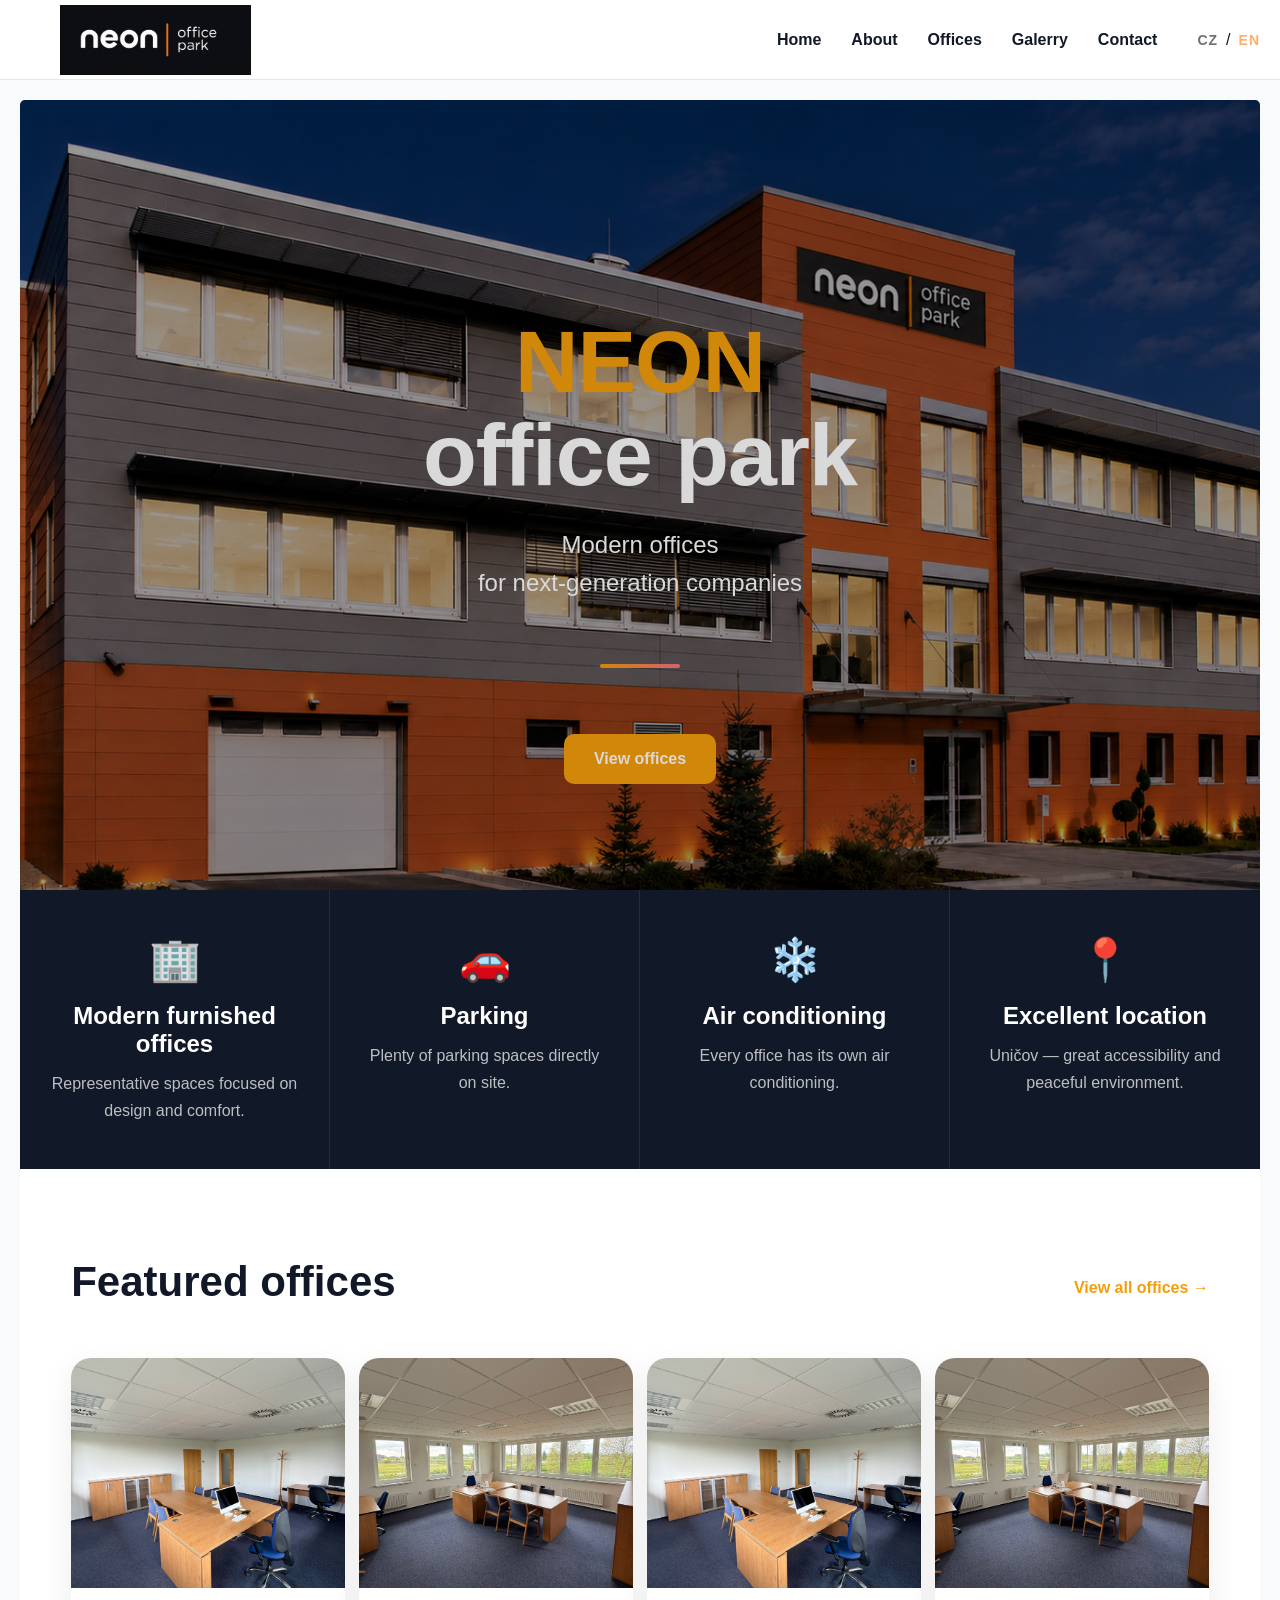
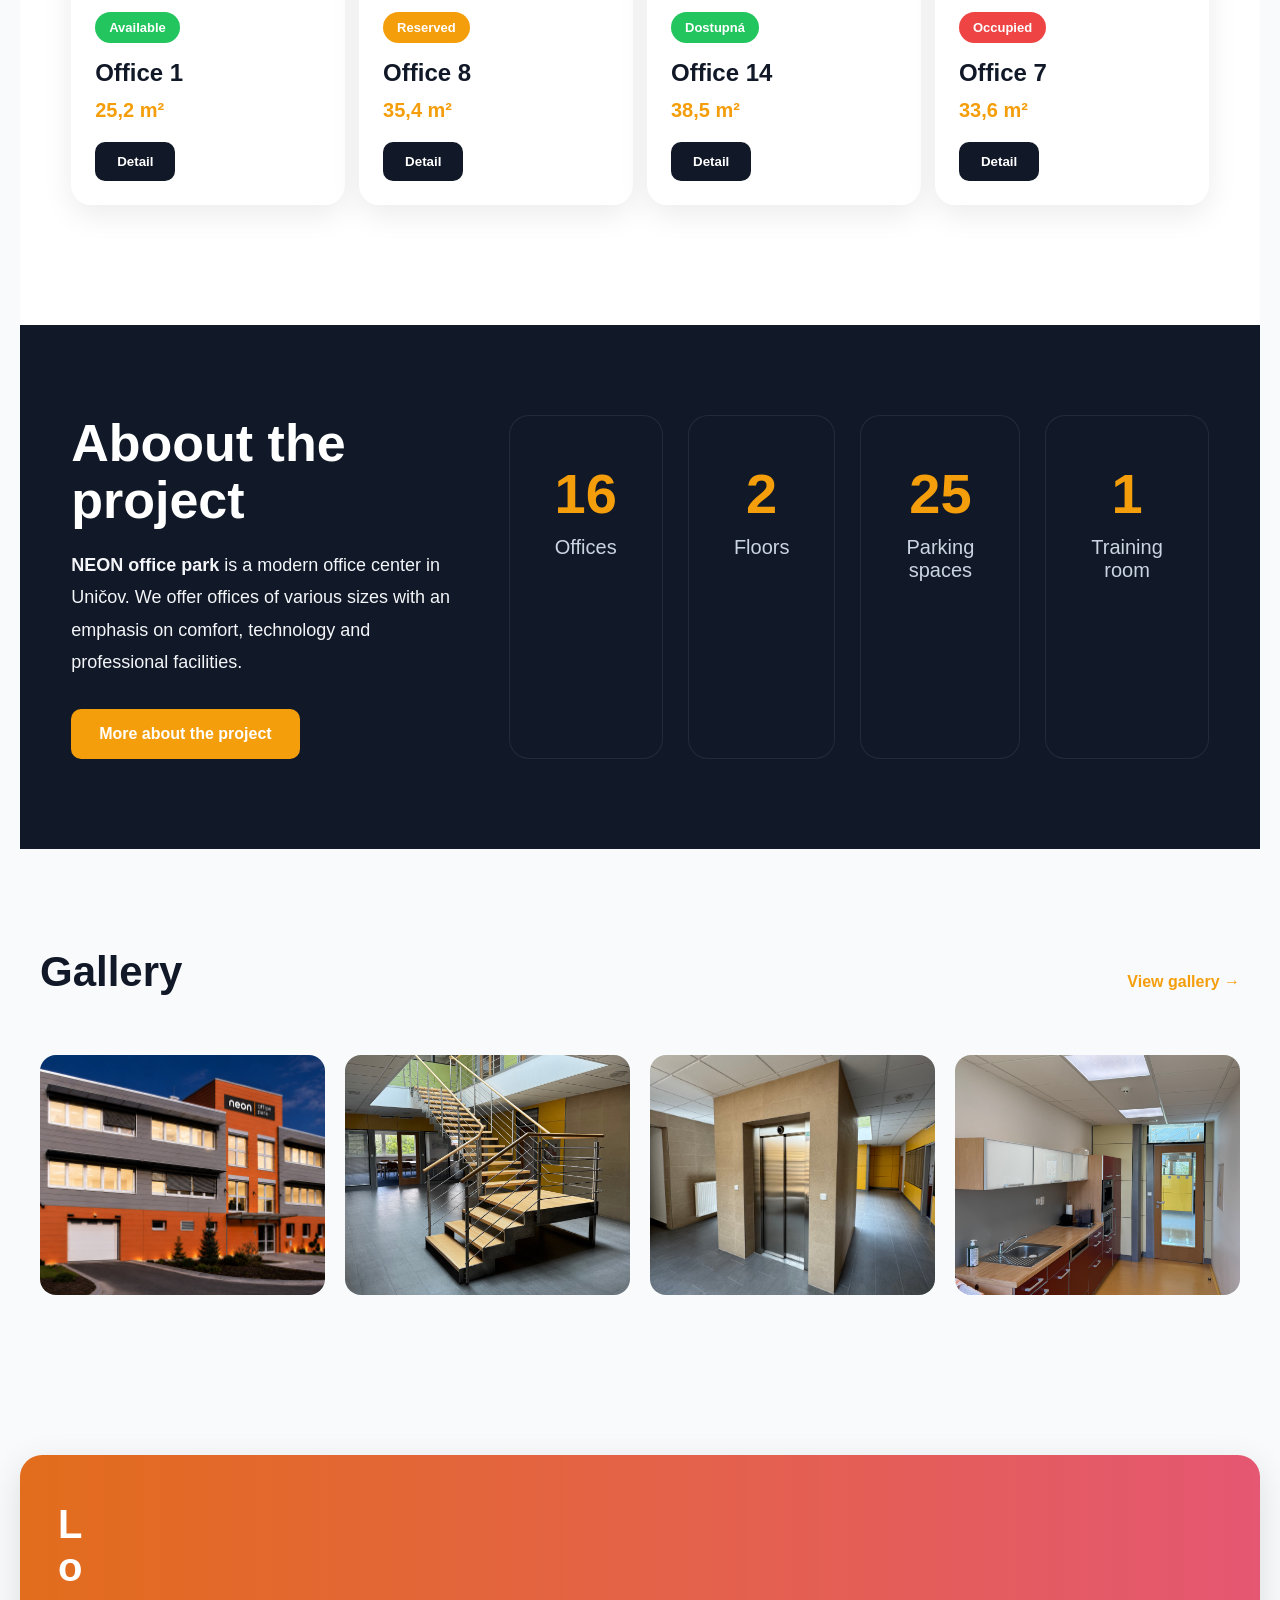
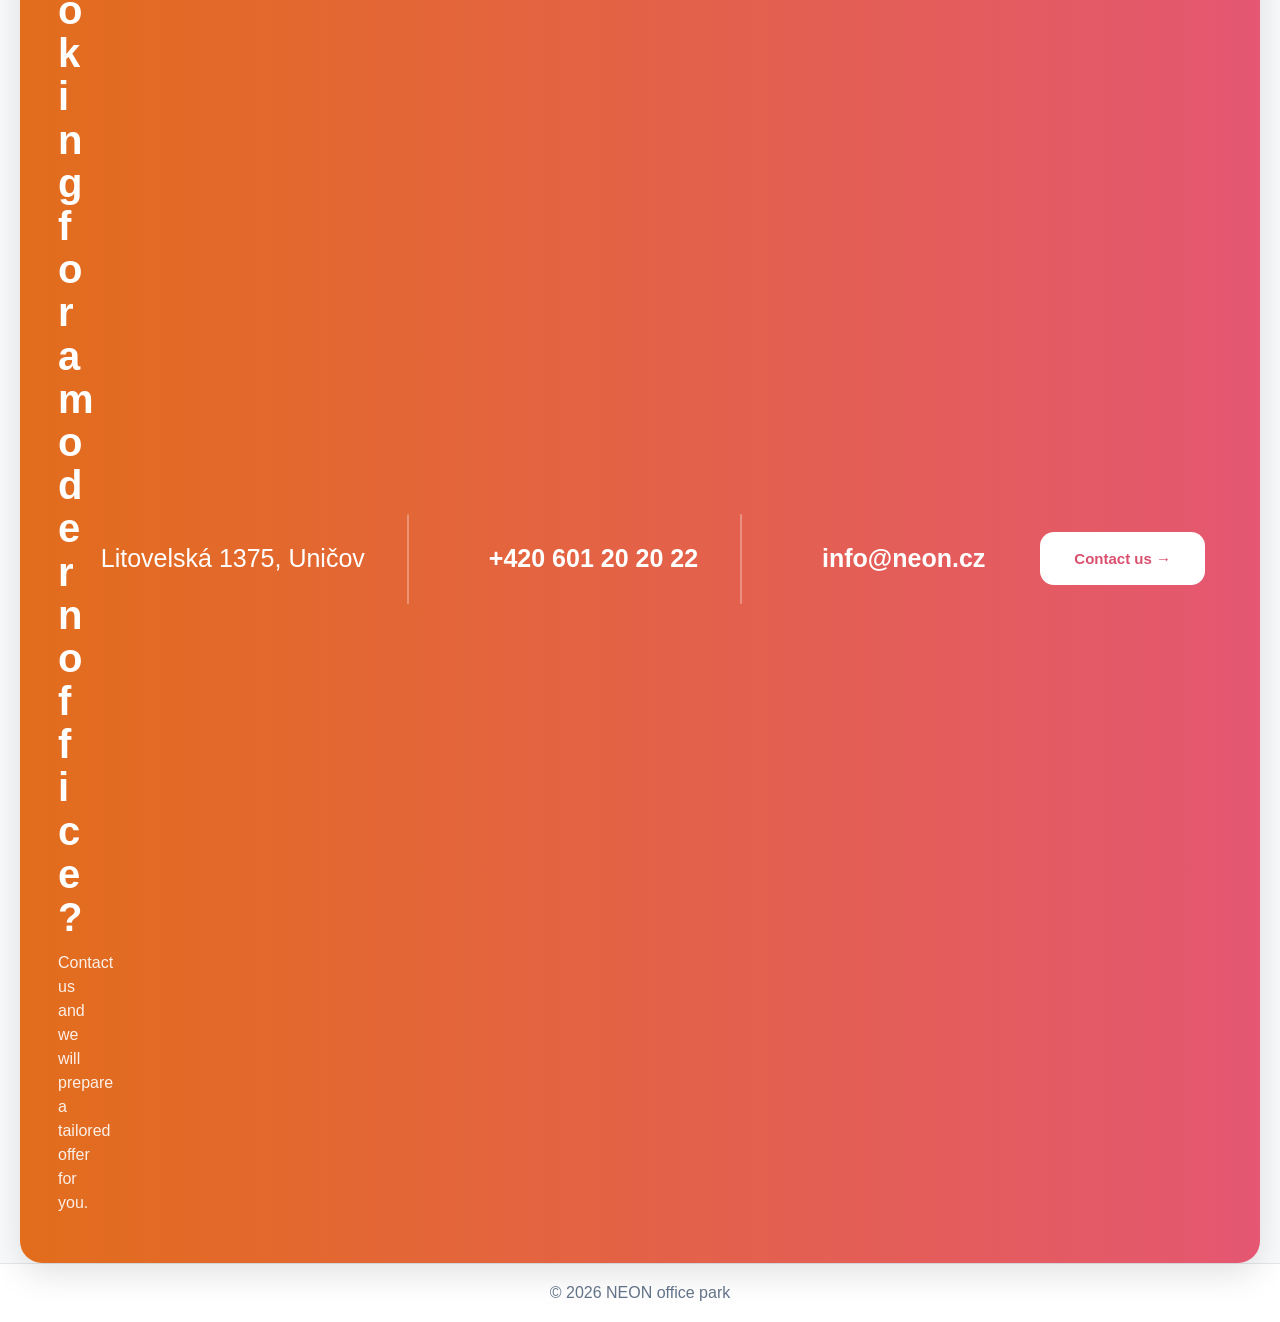
==== commit a710e8c4: "Update en.html" ====
--- a/en.html
+++ b/en.html
@@ -294,9 +294,9 @@
 
         <img src="schody.jpeg">
 
-        <img src="výtah.jpeg">
-
-        <img src="kuchyňka.jpeg">
+        <img src="vytah.jpeg">
+
+        <img src="kuchynka.jpeg">
 
     </div>
 
@@ -2222,4 +2222,4 @@
 
 </div>
 </body>
-</html>+</html>
--- a/style1.css
+++ b/style1.css
@@ -2025,7 +2025,7 @@
   overflow: hidden;
   border-radius: 8px;
   background:
-    url("zasedačka.jpg") center center / cover no-repeat;
+    url("zasedacka.jpg") center center / cover no-repeat;
     justify-content: center;
     margin-top: 0;
  }   
@@ -4492,4 +4492,4 @@
 
 footer{
     margin-top:0 !important;
-}+}
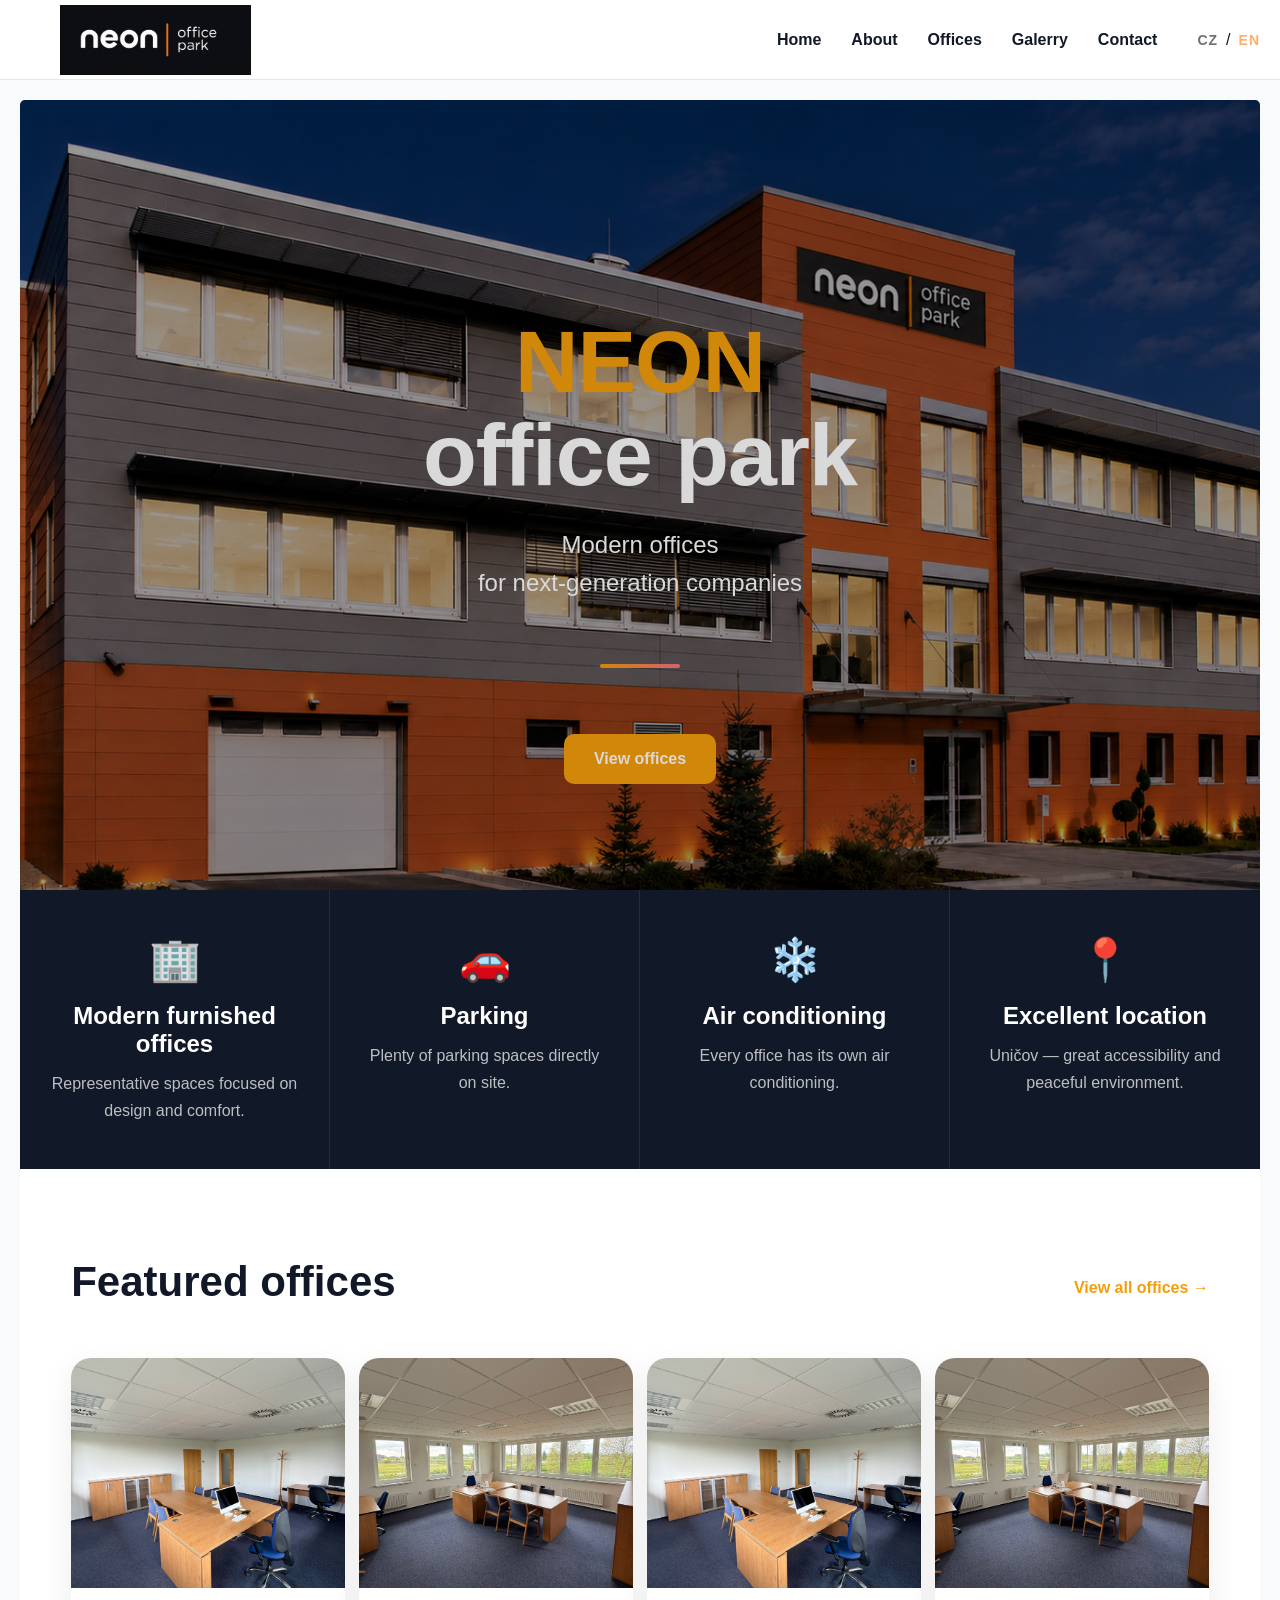
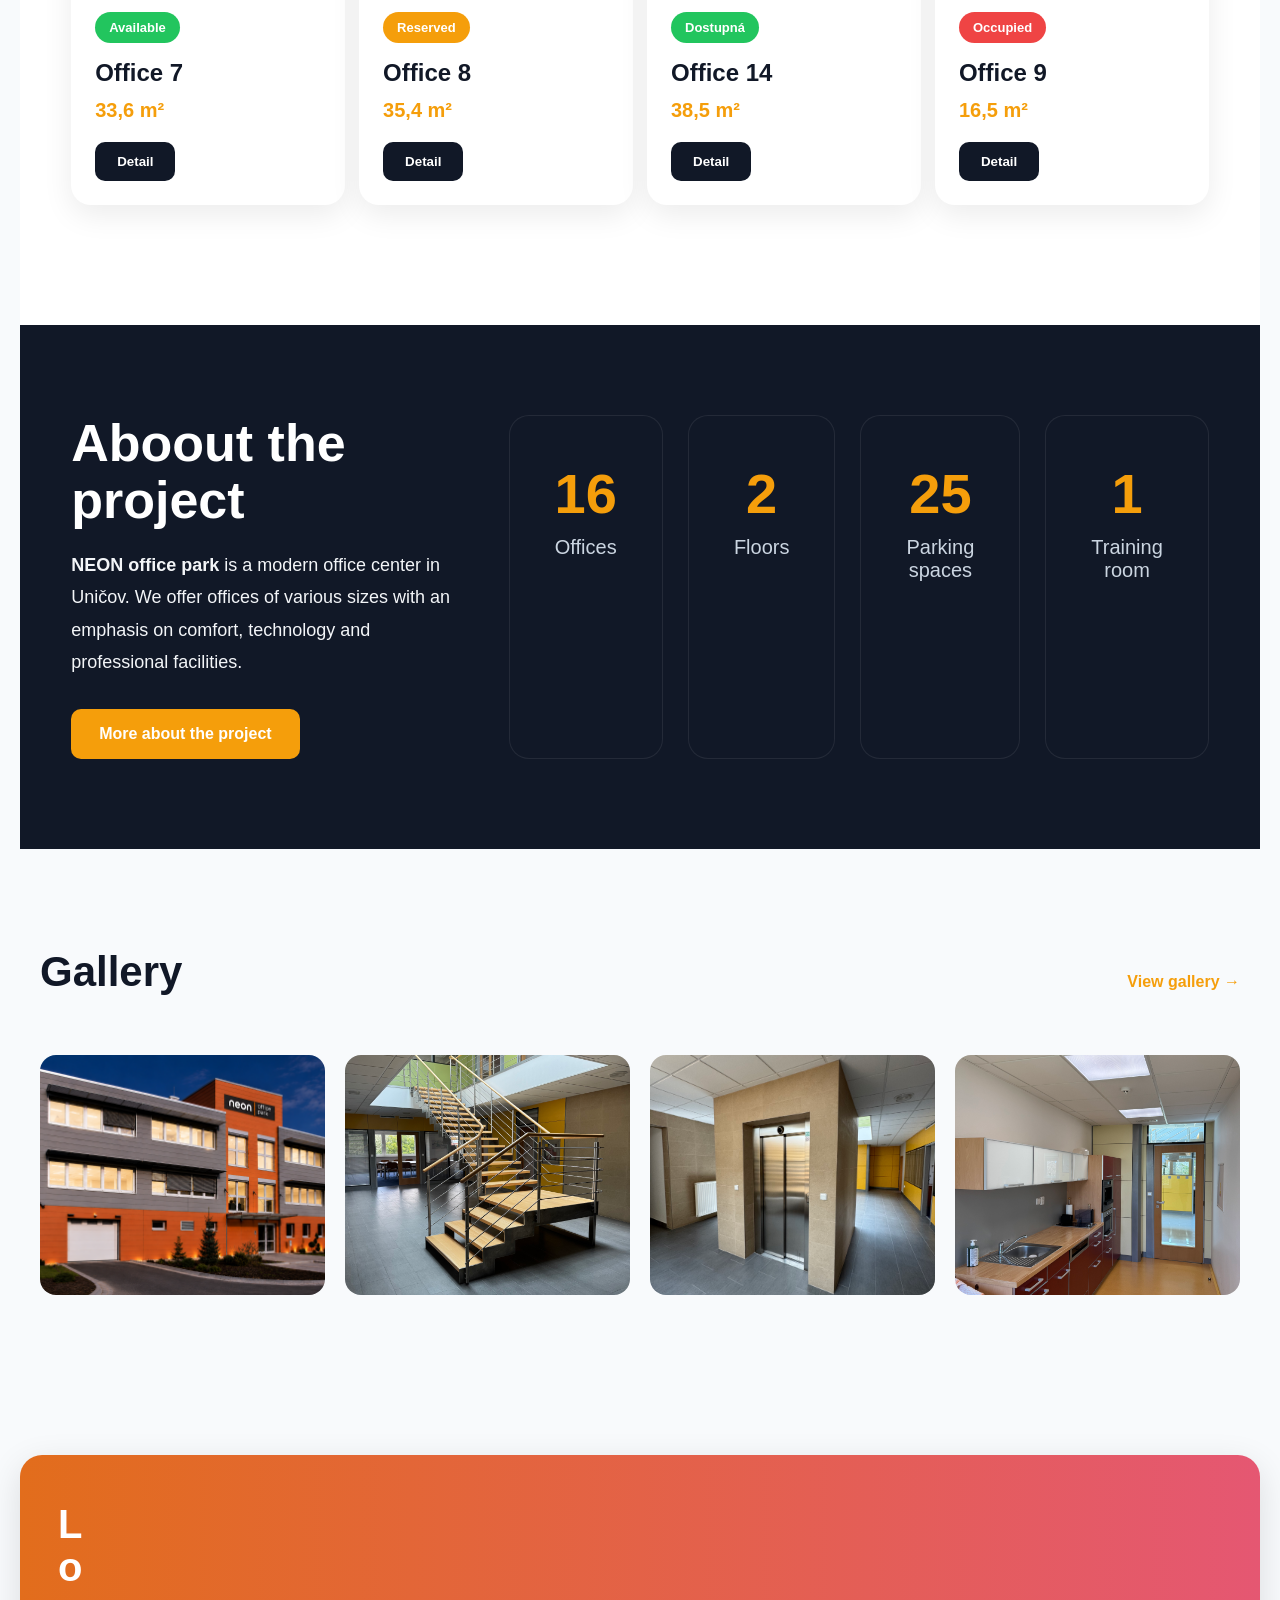
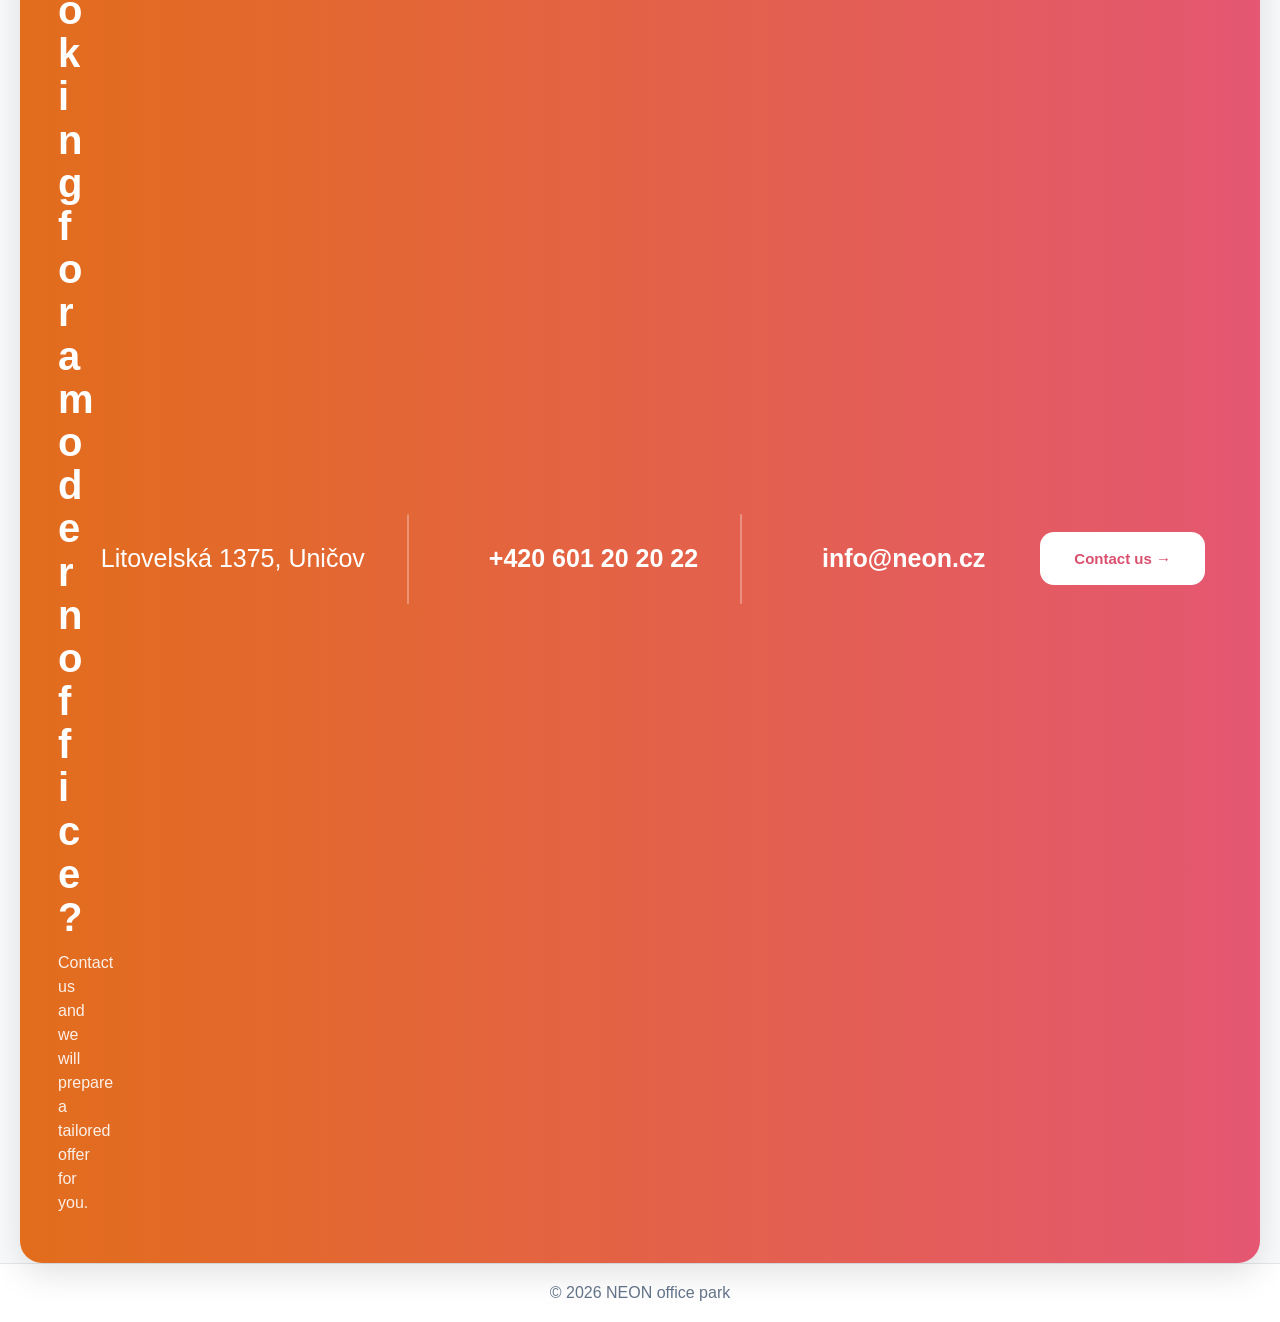
==== commit 385e49b9: "Update en.html" ====
--- a/en.html
+++ b/en.html
@@ -137,9 +137,9 @@
 Available
 </div>
 
-<h3>Office 1</h3>
-
-<p>25,2 m²</p>
+<h3>Office 7</h3>
+
+<p>33,6 m²</p>
 
 <button onclick="showDetail(7)">
 Detail
@@ -163,7 +163,7 @@
 
 <p>35,4 m²</p>
 
-<button onclick="showDetail(2)">
+<button onclick="showDetail(8)">
 Detail
 </button>
 
@@ -185,7 +185,7 @@
 
 <p>38,5 m²</p>
 
-<button onclick="showDetail(10)">
+<button onclick="showDetail(14)">
 Detail
 </button>
 
@@ -203,11 +203,11 @@
 Occupied
 </div>
 
-<h3>Office 7</h3>
-
-<p>33,6 m²</p>
-
-<button onclick="showDetail(3)">
+<h3>Office 9</h3>
+
+<p>16,5 m²</p>
+
+<button onclick="showDetail(9)">
 Detail
 </button>
 
@@ -1086,12 +1086,12 @@
     <img src="kancelar1.jpeg" alt="">
   </a>
 
-  <a href="kuchyňka.jpeg" class="gallery-item">
-    <img src="kuchyňka.jpeg" alt="">
+  <a href="kuchynka.jpeg" class="gallery-item">
+    <img src="kuchynka.jpeg" alt="">
   </a>
 
-  <a href="výtah.jpeg" class="gallery-item">
-    <img src="výtah.jpeg" alt="">
+  <a href="vytah.jpeg" class="gallery-item">
+    <img src="vytah.jpeg" alt="">
   </a>
 
   <!-- WIDE -->
@@ -1099,8 +1099,8 @@
     <img src="budova.png" alt="">
   </a>
 
-  <a href="kancelář2.jpeg" class="gallery-item wide">
-    <img src="kancelář2.jpeg" alt="">
+  <a href="kancelar22.jpeg" class="gallery-item wide">
+    <img src="kancelar22.jpeg" alt="">
   </a>
 
 </section>
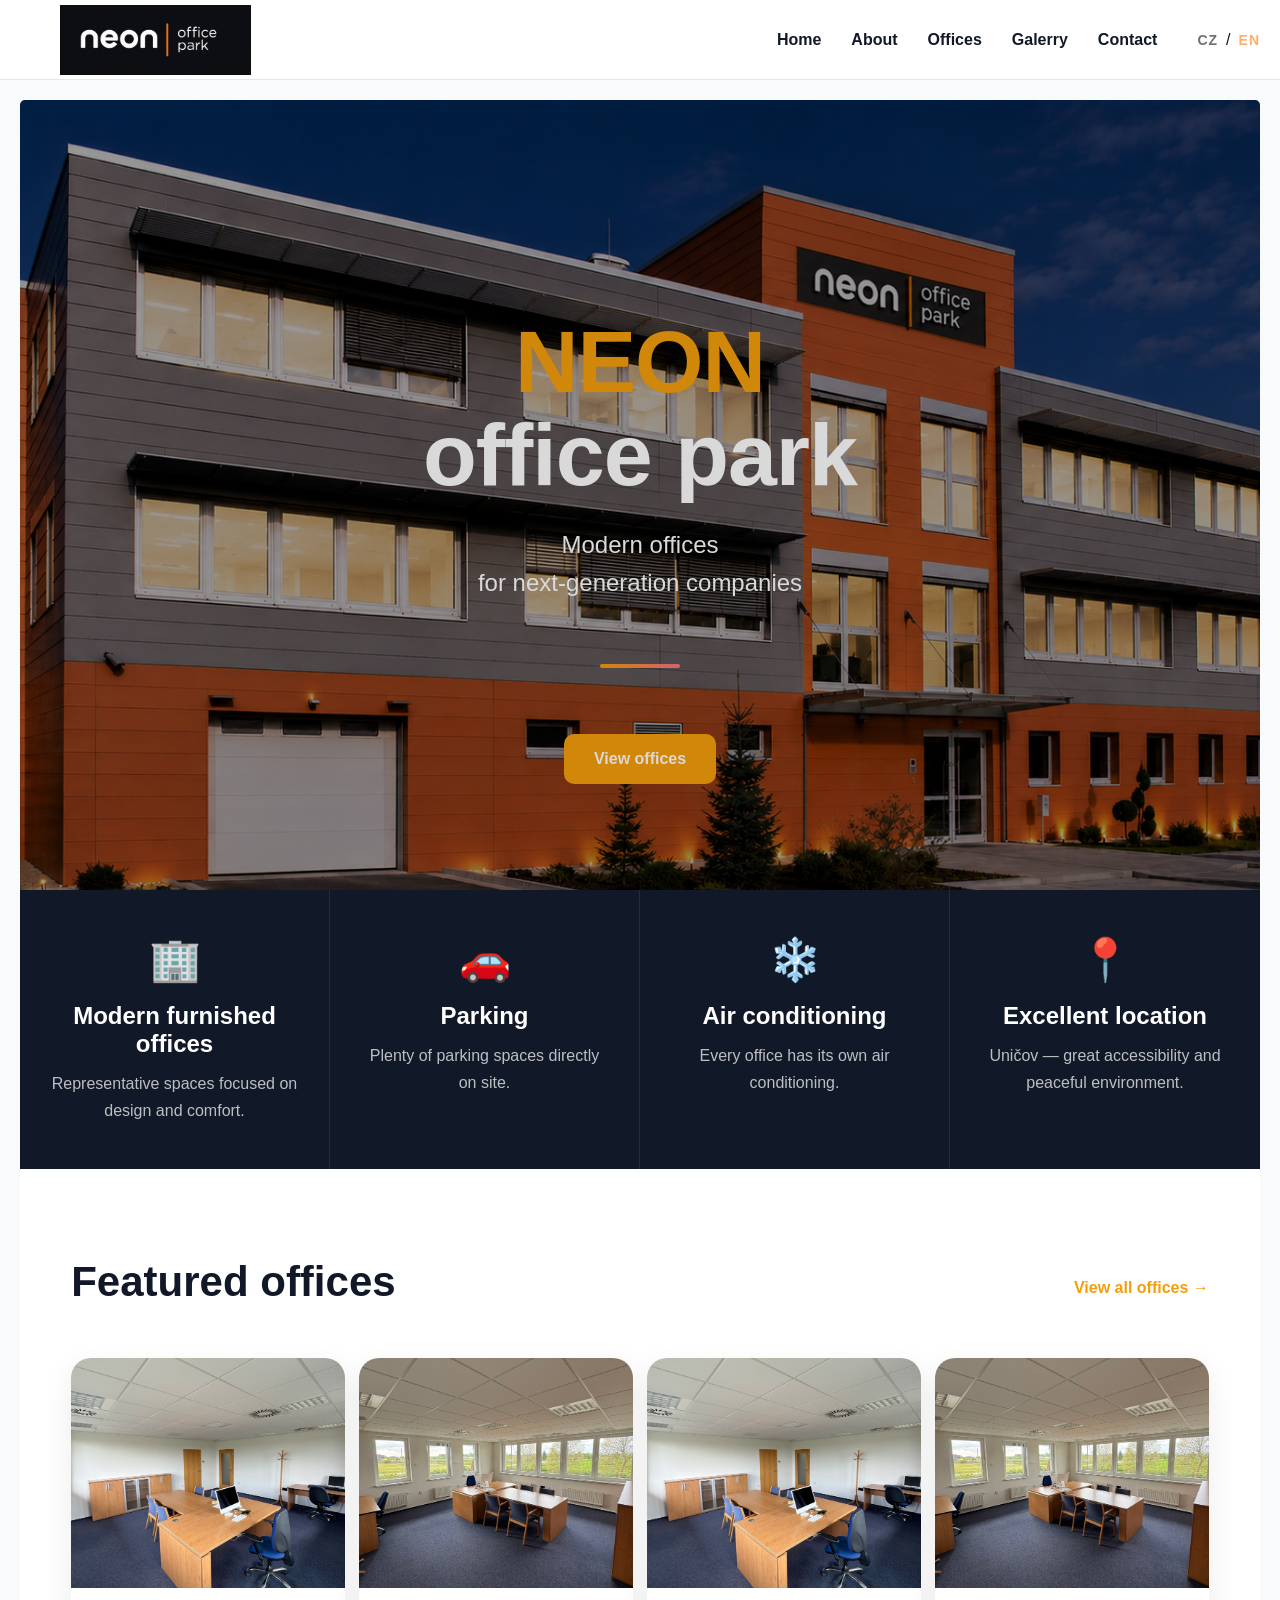
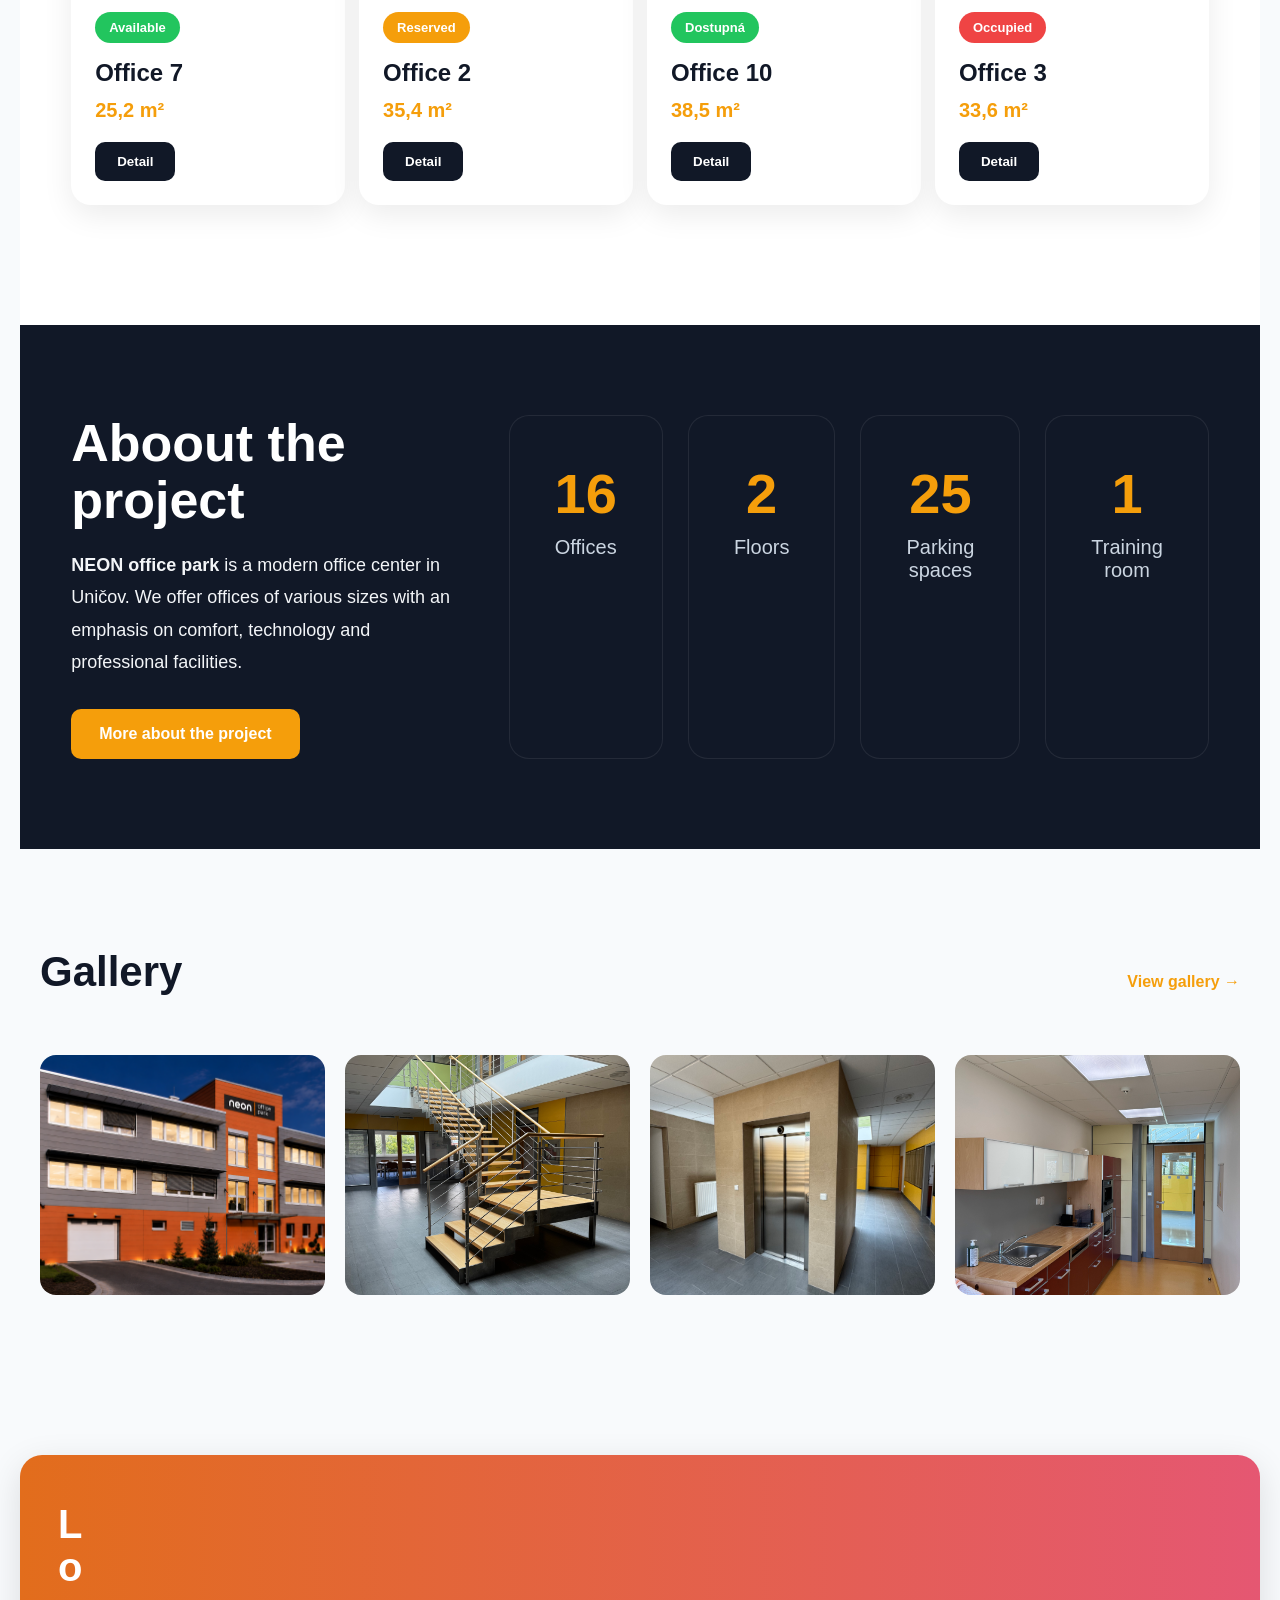
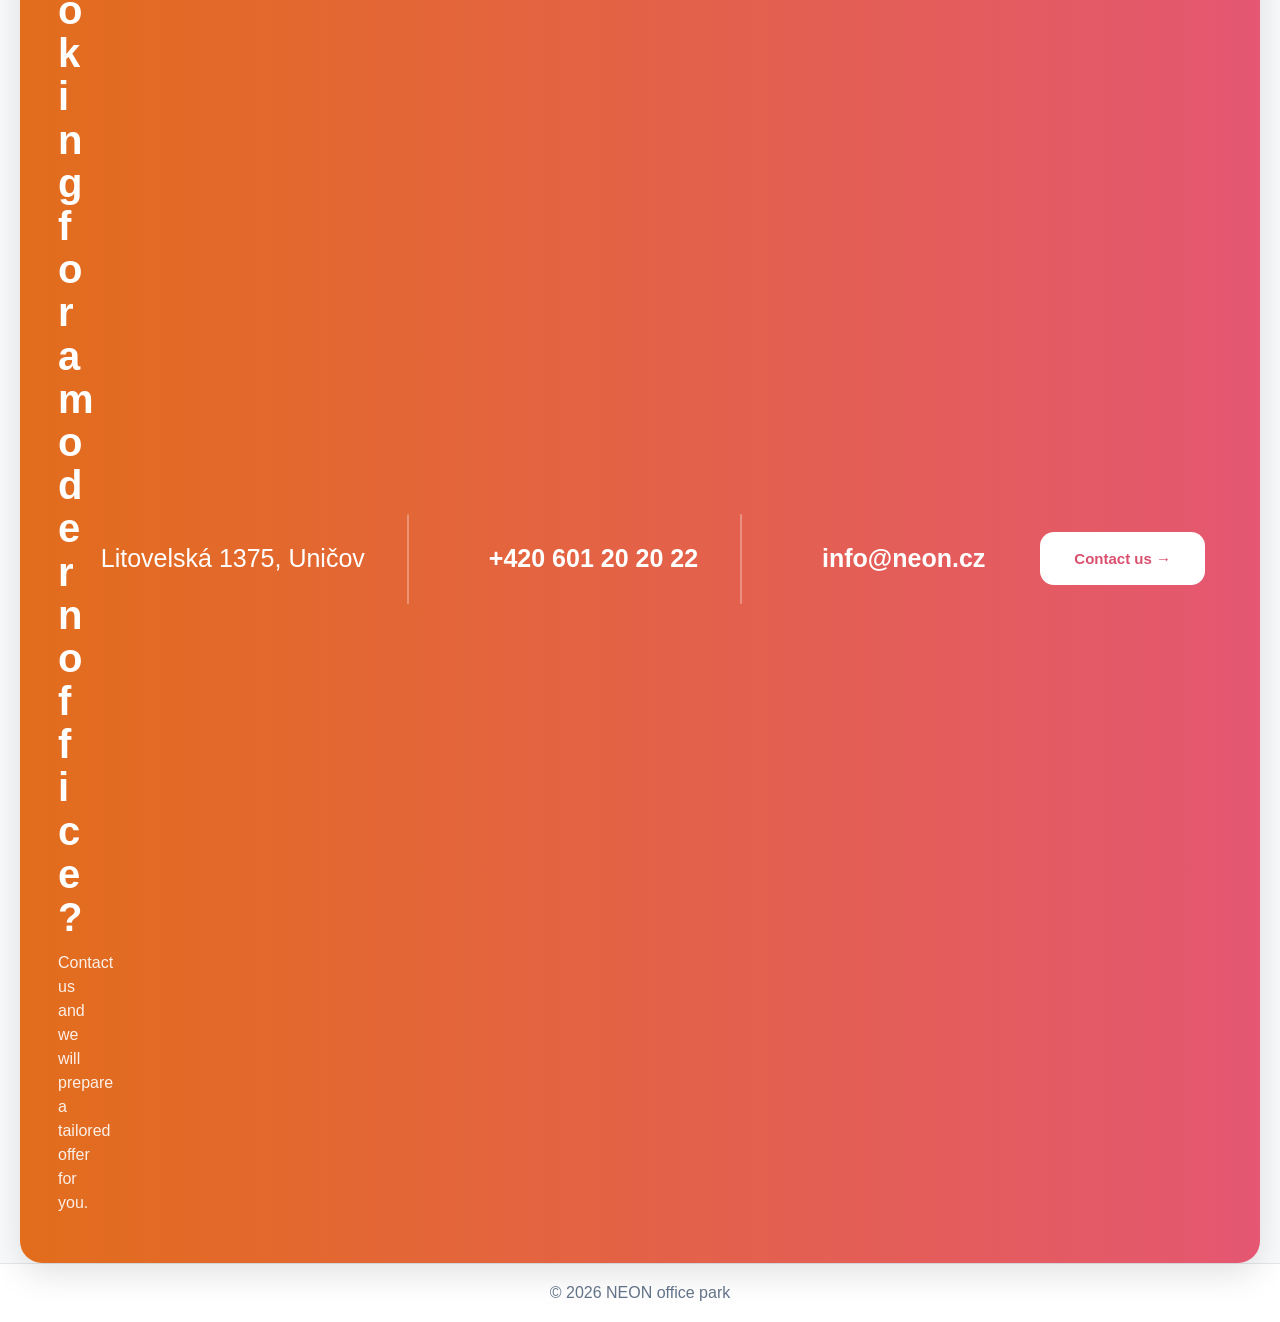
==== commit 24232391: "Add files via upload" ====
--- a/en.html
+++ b/en.html
@@ -29,7 +29,7 @@
 <li><a href="#" onclick="showPage('gallery'); return false;"><strong>Galerry</strong></a></li>
 <li><a href="#" onclick="showPage('contact'); return false;"><strong>Contact</strong></a></li>
 <li class="lang-item">
-  <a href="index11.html" class="lang-link">CZ</a>
+  <a href="index.html" class="lang-link">CZ</a>
   <span>/</span>
   <a href="en.html" class="lang-link active-lang">EN</a>
 </li>
@@ -139,7 +139,7 @@
 
 <h3>Office 7</h3>
 
-<p>33,6 m²</p>
+<p>25,2 m²</p>
 
 <button onclick="showDetail(7)">
 Detail
@@ -159,11 +159,11 @@
 Reserved
 </div>
 
-<h3>Office 8</h3>
+<h3>Office 2</h3>
 
 <p>35,4 m²</p>
 
-<button onclick="showDetail(8)">
+<button onclick="showDetail(2)">
 Detail
 </button>
 
@@ -181,11 +181,11 @@
 Dostupná
 </div>
 
-<h3>Office 14</h3>
+<h3>Office 10</h3>
 
 <p>38,5 m²</p>
 
-<button onclick="showDetail(14)">
+<button onclick="showDetail(10)">
 Detail
 </button>
 
@@ -203,11 +203,11 @@
 Occupied
 </div>
 
-<h3>Office 9</h3>
-
-<p>16,5 m²</p>
-
-<button onclick="showDetail(9)">
+<h3>Office 3</h3>
+
+<p>33,6 m²</p>
+
+<button onclick="showDetail(3)">
 Detail
 </button>
 
@@ -655,8 +655,8 @@
             <td>SW</td>
 
             <td>
-              <span class="status available">
-                Available now
+              <span class="status leased">
+                Occupied
               </span>
             </td>
 
@@ -675,8 +675,8 @@
             <td>W</td>
 
             <td>
-              <span class="status reserved">
-                Reserved
+              <span class="status leased">
+                Occupied
               </span>
             </td>
 
@@ -715,8 +715,8 @@
             <td>E</td>
 
             <td>
-              <span class="status available">
-                Available now
+              <span class="status leased">
+                Occupied
               </span>
             </td>
 
@@ -732,11 +732,11 @@
           <tr>
             <td>5</td>
             <td>78 m²</td>
-            <td>-</td>
-
-            <td>
-              <span class="status reserved">
-                Reserved
+            <td>SE</td>
+
+            <td>
+              <span class="status leased">
+                Occupied
               </span>
             </td>
 
@@ -752,7 +752,7 @@
           <tr>
             <td>6</td>
             <td>22 m²</td>
-            <td>-</td>
+            <td>SE</td>
 
             <td>
               <span class="status leased">
@@ -772,11 +772,11 @@
           <tr>
             <td>7</td>
             <td>33,6 m²</td>
-            <td>-</td>
-
-            <td>
-              <span class="status available">
-                Available now
+            <td>SW</td>
+
+            <td>
+              <span class="status leased">
+                Occupied
               </span>
             </td>
 
@@ -792,11 +792,11 @@
           <tr>
             <td>8</td>
             <td>35,4 m²</td>
-            <td>-</td>
-
-            <td>
-              <span class="status reserved">
-                Reserved
+            <td>SW</td>
+
+            <td>
+              <span class="status leased">
+                Occupied
               </span>
             </td>
 
@@ -812,11 +812,11 @@
           <tr>
             <td>9</td>
             <td>16,5 m²</td>
-            <td>-</td>
-
-            <td>
-              <span class="status available">
-                Available now
+            <td>SW</td>
+
+            <td>
+              <span class="status leased">
+                Occupied
               </span>
             </td>
 
@@ -837,11 +837,11 @@
           <tr>
             <td>10</td>
             <td>19,4 m²</td>
-            <td>-</td>
-
-            <td>
-              <span class="status available">
-                Available now
+            <td>SW</td>
+
+            <td>
+              <span class="status leased">
+                Occupied
               </span>
             </td>
 
@@ -857,11 +857,11 @@
           <tr>
             <td>11</td>
             <td>92,6 m²</td>
-            <td>-</td>
-
-            <td>
-              <span class="status reserved">
-                Reserved
+            <td>N</td>
+
+            <td>
+              <span class="status leased">
+                Occupied
               </span>
             </td>
 
@@ -879,7 +879,7 @@
           <tr>
             <td>12</td>
             <td>31,9 m²</td>
-            <td>-</td>
+            <td>E</td>
 
             <td>
               <span class="status leased">
@@ -899,11 +899,11 @@
           <tr>
             <td>13</td>
             <td>70,1 m²</td>
-            <td>-</td>
-
-            <td>
-              <span class="status available">
-                Available now
+            <td>NE</td>
+
+            <td>
+              <span class="status leased">
+                Occupied
               </span>
             </td>
 
@@ -919,11 +919,11 @@
           <tr>
             <td>14</td>
             <td>38,5 m²</td>
-            <td>-</td>
-
-            <td>
-              <span class="status reserved">
-                Reserved
+            <td>S</td>
+
+            <td>
+              <span class="status leased">
+                Occupied
               </span>
             </td>
 
@@ -939,7 +939,7 @@
           <tr>
             <td>15</td>
             <td>70,1 m²</td>
-            <td>-</td>
+            <td>SW</td>
 
             <td>
               <span class="status leased">
@@ -959,11 +959,11 @@
           <tr>
             <td>16</td>
             <td>16,5 m²</td>
-            <td>-</td>
-
-            <td>
-              <span class="status available">
-                Available now
+            <td>SW</td>
+
+            <td>
+              <span class="status leased">
+                Occupied
               </span>
             </td>
 
@@ -1086,11 +1086,11 @@
     <img src="kancelar1.jpeg" alt="">
   </a>
 
-  <a href="kuchynka.jpeg" class="gallery-item">
+  <a href="kuchyňka.jpeg" class="gallery-item">
     <img src="kuchynka.jpeg" alt="">
   </a>
 
-  <a href="vytah.jpeg" class="gallery-item">
+  <a href="výtah.jpeg" class="gallery-item">
     <img src="vytah.jpeg" alt="">
   </a>
 
@@ -1099,7 +1099,7 @@
     <img src="budova.png" alt="">
   </a>
 
-  <a href="kancelar22.jpeg" class="gallery-item wide">
+  <a href="kancelář2.jpeg" class="gallery-item wide">
     <img src="kancelar22.jpeg" alt="">
   </a>
 
@@ -2222,4 +2222,4 @@
 
 </div>
 </body>
-</html>
+</html>
--- a/style1.css
+++ b/style1.css
@@ -4017,6 +4017,19 @@
 display:block;
 }
 
+*{
+    box-sizing:border-box;
+}
+
+html,
+body{
+    width:100%;
+    max-width:100%;
+    overflow-x:hidden;
+    margin:0;
+    padding:0;
+}
+
 /* =========================================
 GLOBAL FLUID TYPOGRAPHY
 ========================================= */
@@ -4493,3 +4506,403 @@
 footer{
     margin-top:0 !important;
 }
+
+
+/* FULL WIDTH MOBILE FIX */
+
+@media (max-width:768px){
+
+html,
+body{
+    margin:0 !important;
+    padding:0 !important;
+    overflow-x:hidden !important;
+    width:100% !important;
+}
+
+/* zrušení všech container limitů */
+
+.container,
+.wrapper,
+.hero-container,
+.hero-content-modern,
+.hero-inner,
+.nx-office-container,
+section,
+.hero,
+.hero-section{
+    width:100% !important;
+    max-width:100% !important;
+    margin-left:0 !important;
+    margin-right:0 !important;
+    padding-left:0 !important;
+    padding-right:0 !important;
+}
+
+/* hero image přes celý mobil */
+
+.hero img,
+.hero-section img,
+.slider img{
+    width:100vw !important;
+    max-width:100vw !important;
+    object-fit:cover;
+}
+
+/* text uvnitř */
+
+.hero-content,
+.hero-left,
+.hero-text{
+    padding-left:20px !important;
+    padding-right:20px !important;
+}
+
+}
+
+
+/* =========================================
+FULL WIDTH FIX - GALLERY + CONTACT
+========================================= */
+
+@media (max-width:768px){
+
+/* GALERIE */
+
+.gallery-page,
+.gallery-section,
+.gallery-container,
+.gallery-wrapper,
+.gallery-grid,
+.gallery-hero{
+    width:100% !important;
+    max-width:100% !important;
+    margin:0 !important;
+    padding-left:0 !important;
+    padding-right:0 !important;
+}
+
+/* CONTACT */
+
+.contact-page,
+.contact-section,
+.contact-container,
+.contact-wrapper,
+.contact-content,
+.contact-bg{
+    width:100% !important;
+    max-width:100% !important;
+    margin:0 !important;
+    padding-left:0 !important;
+    padding-right:0 !important;
+}
+
+/* INNER CONTENT */
+
+.gallery-content,
+.contact-content,
+.contact-info{
+    padding-left:20px !important;
+    padding-right:20px !important;
+}
+
+/* IMAGES */
+
+.gallery-item img,
+.contact-bg img{
+    width:100% !important;
+    display:block;
+}
+
+}
+
+/* =========================================
+GALLERY FULL WIDTH MOBILE FIX
+========================================= */
+/* =========================================
+SAFE MOBILE FULL WIDTH
+========================================= */
+
+@media (max-width:768px){
+
+.gallery-grid{
+    width:100% !important;
+    max-width:100% !important;
+    display:grid !important;
+    grid-template-columns:1fr !important;
+    gap:0 !important;
+    padding:0 !important;
+    margin:0 !important;
+}
+
+.gallery-item{
+    width:100% !important;
+    margin:0 !important;
+    border-radius:0 !important;
+    overflow:hidden !important;
+}
+
+.gallery-item img{
+    width:100% !important;
+    height:auto !important;
+    display:block !important;
+    object-fit:cover !important;
+}
+  }
+
+  /* =========================================
+MOBILE TITLE FIX
+========================================= */
+
+@media(max-width:768px){
+
+.section-head,
+.project-head,
+.office-head{
+    display:flex !important;
+    flex-direction:column !important;
+    align-items:flex-start !important;
+    gap:14px !important;
+    width:100% !important;
+    overflow:hidden !important;
+}
+
+.section-head h2,
+.project-head h2,
+.office-head h2{
+    width:100% !important;
+    font-size:58px !important;
+    line-height:0.95 !important;
+    word-break:break-word !important;
+}
+
+.section-head a,
+.project-head a,
+.office-head a{
+    width:100% !important;
+    font-size:18px !important;
+}
+
+}
+}
+
+/* =========================================
+HERO BUTTON MOBILE FIX
+========================================= */
+
+@media(max-width:768px){
+
+.featured-header,
+.section-header,
+.offices-header{
+    display:block !important;
+}
+
+.featured-header a,
+.section-header a,
+.offices-header a{
+    display:block !important;
+    margin-top:18px !important;
+}
+
+}
+
+/* =========================================
+HOME STRIP MOBILE FIX
+========================================= */
+
+@media(max-width:768px){
+
+/* HLAVIČKA SEKCE */
+
+.section-head,
+.offices-head,
+.project-head{
+    display:flex !important;
+    flex-direction:column !important;
+    align-items:flex-start !important;
+    gap:16px !important;
+}
+
+.section-head a,
+.offices-head a,
+.project-head a{
+    display:block !important;
+    width:auto !important;
+    font-size:18px !important;
+    line-height:1.4 !important;
+    white-space:normal !important;
+}
+
+/* INFO STRIP */
+
+.feature-strip,
+.feature-bar,
+.nx-office-info{
+    display:grid !important;
+    grid-template-columns:1fr !important;
+    gap:20px !important;
+    padding:24px 20px !important;
+}
+
+/* TEXT */
+
+.feature-strip p,
+.feature-bar p,
+.nx-office-text{
+    font-size:18px !important;
+    line-height:1.7 !important;
+}
+
+/* KARTY */
+
+.feature-box,
+.feature-item,
+.nx-office-card{
+    width:100% !important;
+    min-height:auto !important;
+    padding:28px 20px !important;
+    border-radius:22px !important;
+}
+
+/* BUTTON */
+
+.hero-btn,
+.hero-btn-main,
+.hero-btn-modern,
+.about-btn{
+    width:100% !important;
+    display:flex !important;
+    justify-content:center !important;
+    padding:18px 22px !important;
+    font-size:18px !important;
+    border-radius:18px !important;
+}
+
+}
+
+
+/* =========================================
+REAL HERO MOBILE FIX
+========================================= */
+
+@media(max-width:768px){
+
+.hero-inner{
+    display:flex !important;
+    flex-direction:column !important;
+    width:100% !important;
+    padding:0 20px !important;
+}
+
+.hero-left{
+    width:100% !important;
+    max-width:100% !important;
+}
+
+.hero-left h1{
+    font-size:58px !important;
+    line-height:0.95 !important;
+}
+
+.hero-left p{
+    font-size:18px !important;
+    line-height:1.6 !important;
+}
+
+/* BUTTON */
+
+.hero-btn{
+    display:flex !important;
+    width:100% !important;
+    justify-content:center !important;
+    align-items:center !important;
+
+    padding:18px 22px !important;
+    margin-top:24px !important;
+
+    border-radius:18px !important;
+
+    font-size:18px !important;
+    text-align:center !important;
+
+    box-sizing:border-box !important;
+}
+
+}
+
+@media(max-width:768px){
+
+a.hero-btn{
+    display:none !important;
+    visibility:hidden !important;
+    opacity:0 !important;
+    height:0 !important;
+    overflow:hidden !important;
+}
+
+}
+
+/* =========================================
+PREMIUM MOBILE FEATURE STRIP
+========================================= */
+
+@media(max-width:768px){
+
+.feature-strip,
+.feature-bar,
+.nx-office-info{
+    display:flex !important;
+    flex-direction:column !important;
+    gap:18px !important;
+
+    padding:20px !important;
+    margin-top:30px !important;
+}
+
+/* jednotlivé boxy */
+
+.feature-box,
+.feature-item,
+.nx-office-card{
+
+    width:100% !important;
+
+    padding:26px 22px !important;
+
+    border-radius:24px !important;
+
+    min-height:auto !important;
+}
+
+/* nadpisy */
+
+.feature-box h3,
+.feature-item h3,
+.nx-office-card h3{
+    font-size:22px !important;
+    line-height:1.2 !important;
+
+    margin-bottom:10px !important;
+}
+
+/* text */
+
+.feature-box p,
+.feature-item p,
+.nx-office-card p,
+.nx-office-text{
+
+    font-size:16px !important;
+    line-height:1.7 !important;
+}
+
+/* ikony */
+
+.feature-box svg,
+.feature-item svg{
+    width:26px !important;
+    height:26px !important;
+}
+
+}
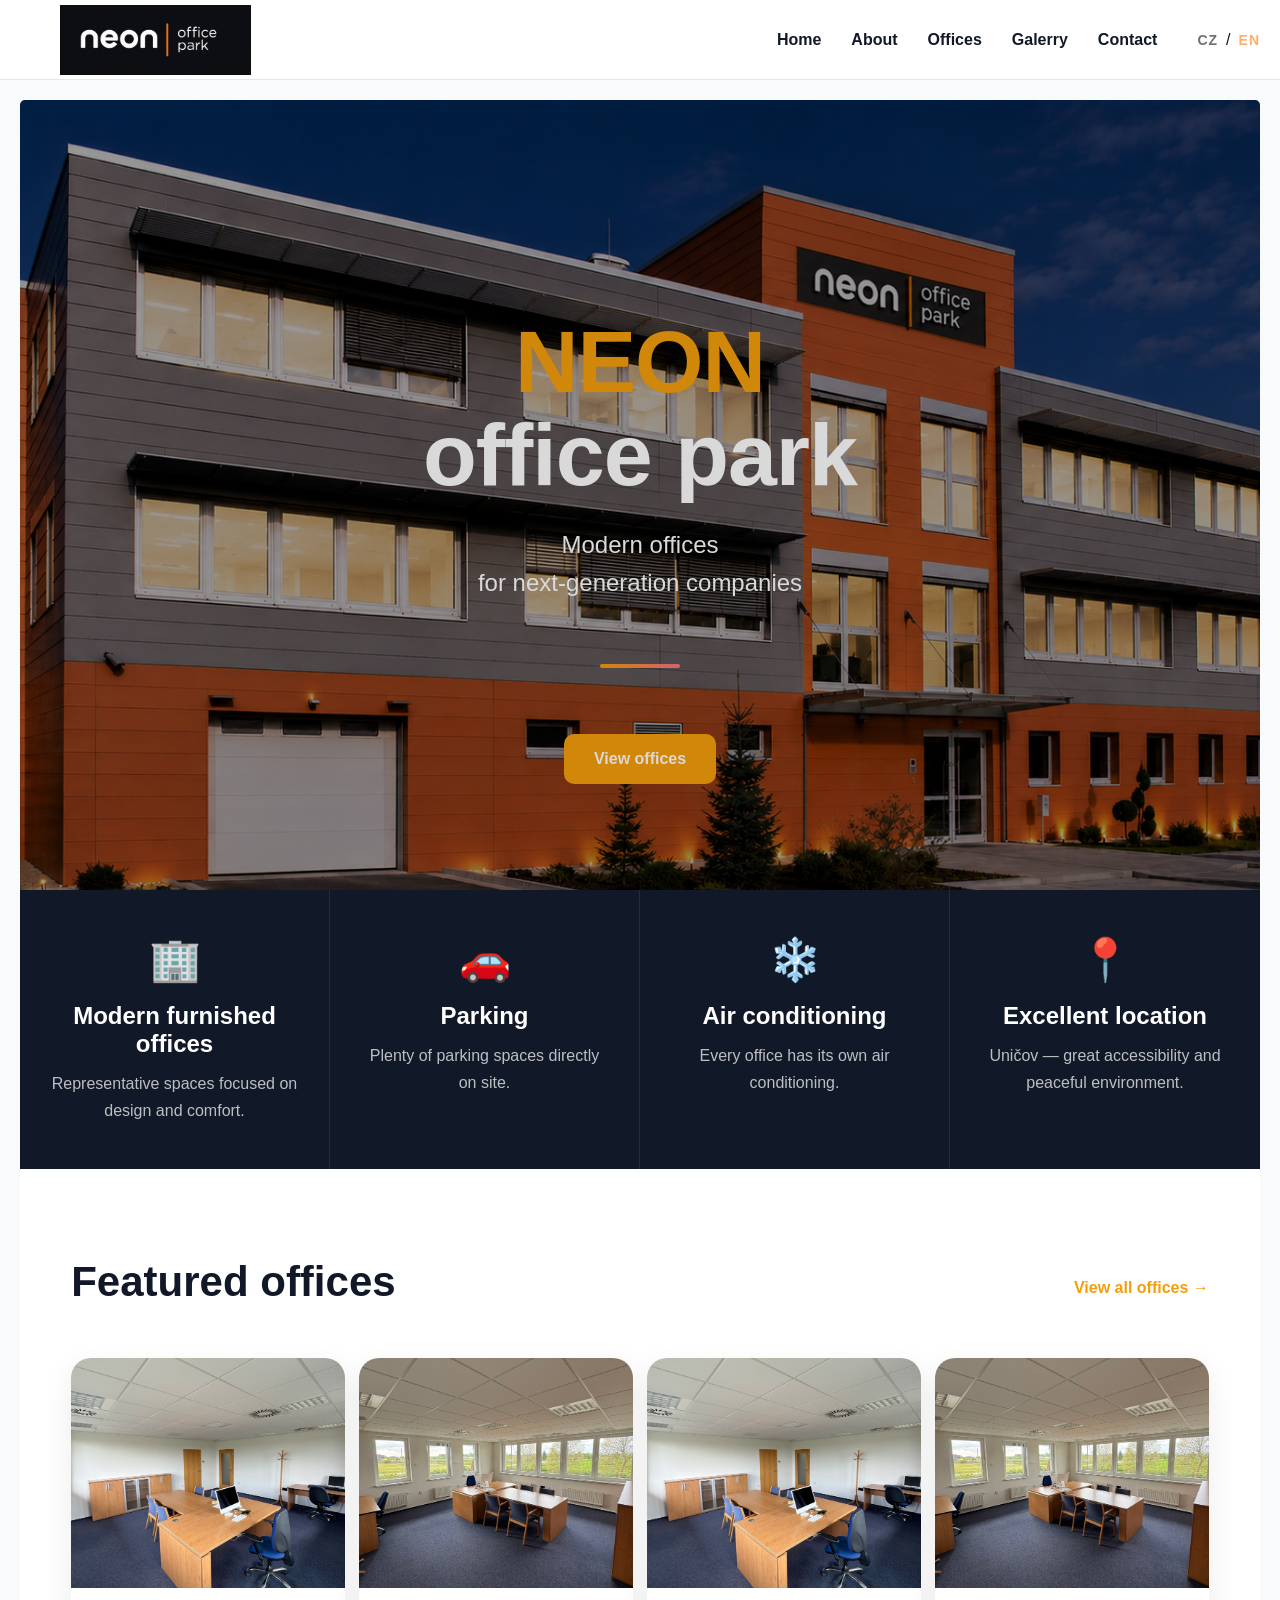
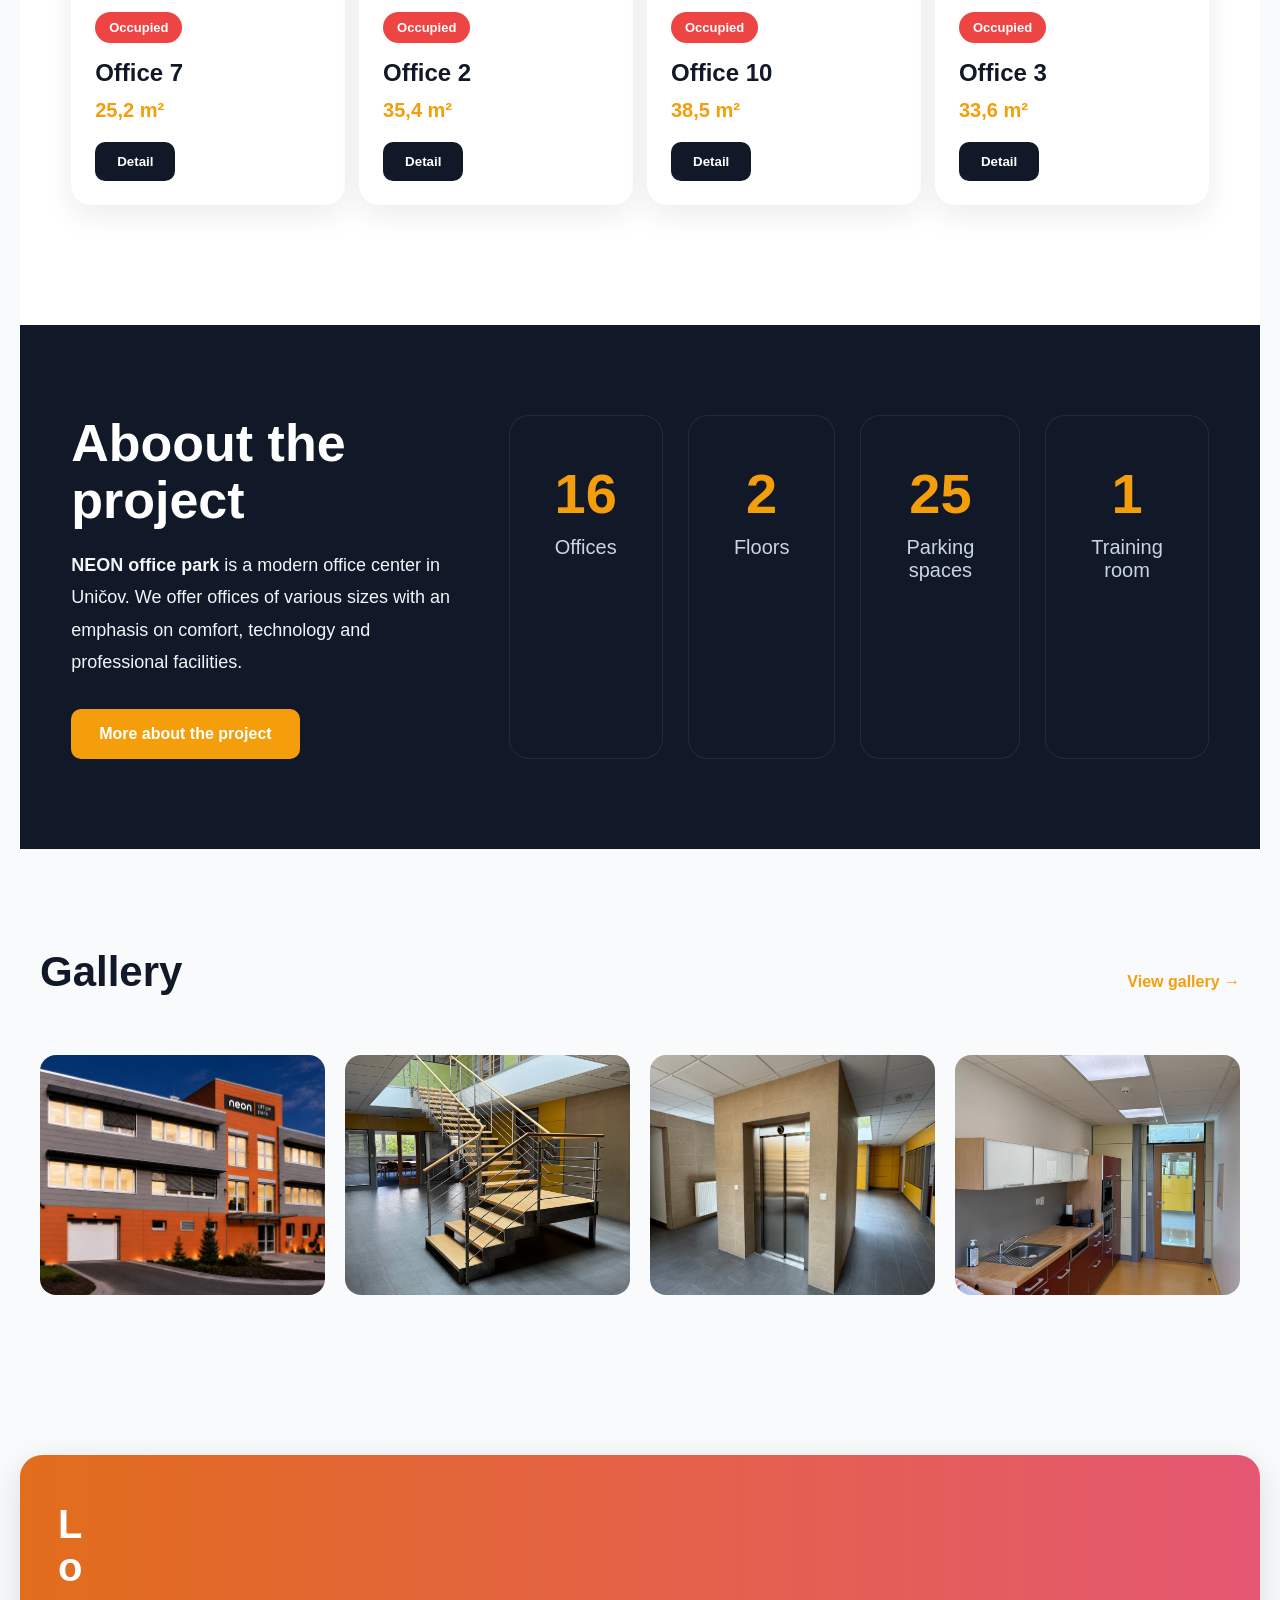
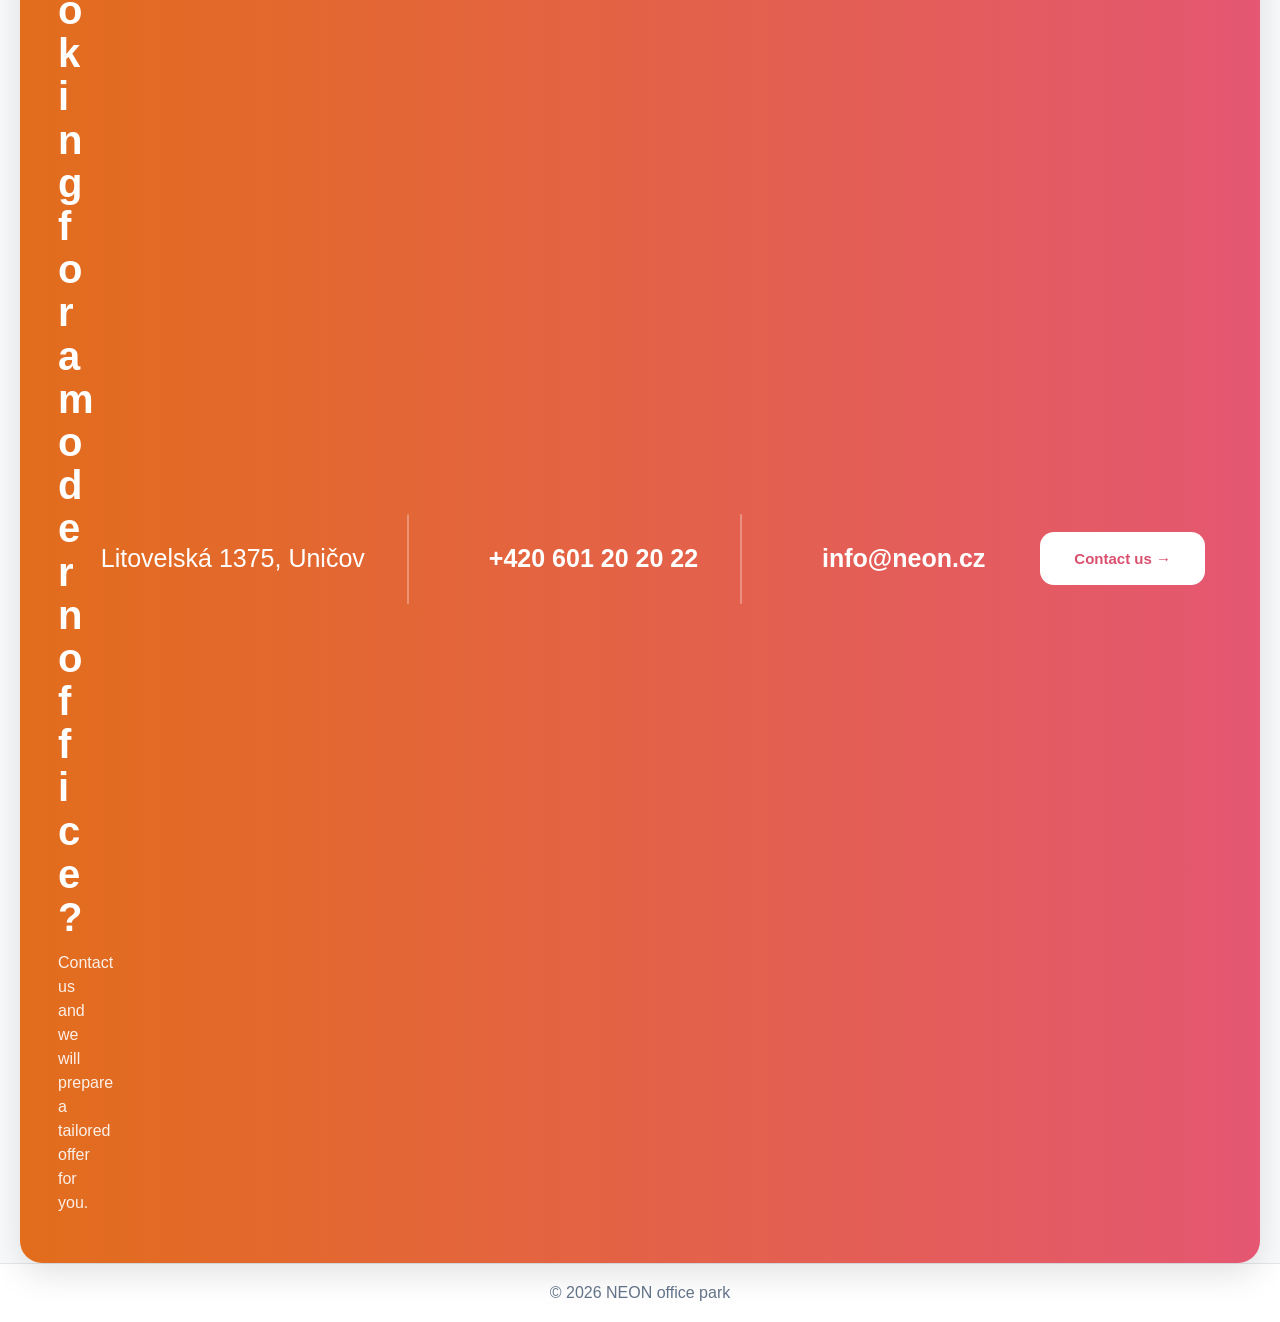
==== commit 56d2174c: "Update en.html" ====
--- a/en.html
+++ b/en.html
@@ -133,8 +133,8 @@
 
 <div class="office-info">
 
-<div class="office-badge available-badge">
-Available
+<div class="office-badge leased-badge">
+Occupied
 </div>
 
 <h3>Office 7</h3>
@@ -155,8 +155,8 @@
 
 <div class="office-info">
 
-<div class="office-badge reserved-badge">
-Reserved
+<div class="office-badge leased-badge">
+Occupied
 </div>
 
 <h3>Office 2</h3>
@@ -177,8 +177,8 @@
 
 <div class="office-info">
 
-<div class="office-badge available-badge">
-Dostupná
+<div class="office-badge leased-badge">
+Occupied
 </div>
 
 <h3>Office 10</h3>
@@ -2222,4 +2222,4 @@
 
 </div>
 </body>
-</html>+</html>
--- a/style1.css
+++ b/style1.css
@@ -4461,6 +4461,7 @@
 grid-template-columns:1fr !important;
 gap:18px !important;
 padding:30px 18px 60px !important;
+  margin-top:0 !important;
 }
 
 /* ITEMS */
@@ -4522,30 +4523,14 @@
 
 /* zrušení všech container limitů */
 
-.container,
-.wrapper,
-.hero-container,
-.hero-content-modern,
-.hero-inner,
-.nx-office-container,
-section,
-.hero,
-.hero-section{
-    width:100% !important;
-    max-width:100% !important;
-    margin-left:0 !important;
-    margin-right:0 !important;
-    padding-left:0 !important;
-    padding-right:0 !important;
-}
 
 /* hero image přes celý mobil */
 
 .hero img,
 .hero-section img,
 .slider img{
-    width:100vw !important;
-    max-width:100vw !important;
+    width:100% !important;
+    max-width:100% !important;
     object-fit:cover;
 }
 
@@ -4560,349 +4545,603 @@
 
 }
 
-
 /* =========================================
-FULL WIDTH FIX - GALLERY + CONTACT
+FINAL MOBILE FIX
 ========================================= */
 
-@media (max-width:768px){
-
-/* GALERIE */
-
-.gallery-page,
-.gallery-section,
-.gallery-container,
-.gallery-wrapper,
-.gallery-grid,
-.gallery-hero{
+@media(max-width:768px){
+
+html,
+body{
+    overflow-x:hidden;
+}
+
+/* HERO */
+
+.hero-inner{
+    padding:0 20px !important;
+}
+
+.hero-left{
     width:100% !important;
-    max-width:100% !important;
+}
+
+.hero-left h1{
+    font-size:54px !important;
+    line-height:0.95 !important;
+}
+
+.hero-left p{
+    font-size:18px !important;
+    line-height:1.6 !important;
+}
+
+.hero-btn{
+    display:flex !important;
+    justify-content:center !important;
+    align-items:center !important;
+
+    width:100% !important;
+
+    padding:18px 22px !important;
+
+    border-radius:18px !important;
+
+    margin-top:24px !important;
+
+    text-align:center !important;
+}
+
+
+
+.nx-office-card,
+.feature-box,
+.feature-item{
+
+    width:100% !important;
+
+    padding:26px 22px !important;
+
+    border-radius:22px !important;
+}
+
+.nx-office-text{
+    font-size:17px !important;
+    line-height:1.7 !important;
+}
+
+/* SCHOVÁNÍ LINKU */
+
+a[onclick*="showPage('offices')"]{
+    display:none !important;
+}
+
+}
+
+  @media(max-width:768px){
+
+.modern-home,
+.hero-section,
+.hero-inner{
     margin:0 !important;
     padding-left:0 !important;
     padding-right:0 !important;
-}
-
-/* CONTACT */
-
-.contact-page,
-.contact-section,
-.contact-container,
-.contact-wrapper,
-.contact-content,
-.contact-bg{
     width:100% !important;
     max-width:100% !important;
+}
+
+.hero-left{
+    padding:0 20px !important;
+}
+
+}
+
+
+/* =========================================
+PROJECT SECTION MOBILE
+========================================= */
+
+@media(max-width:768px){
+
+.project-section{
+
+    display:flex !important;
+    flex-direction:column !important;
+
+    gap:28px !important;
+
+    padding:30px 20px !important;
+}
+
+.project-left{
+    width:100% !important;
+}
+
+.project-left h2{
+
+    font-size:42px !important;
+    line-height:1 !important;
+
+    margin-bottom:18px !important;
+}
+
+.project-left p{
+
+    font-size:17px !important;
+    line-height:1.7 !important;
+}
+
+/* STAT GRID */
+
+.stats-grid{
+
+    display:grid !important;
+
+    grid-template-columns:1fr 1fr !important;
+
+    gap:16px !important;
+}
+
+/* BOXES */
+
+.stat-box{
+
+    padding:24px 18px !important;
+
+    border-radius:22px !important;
+}
+
+/* ČÍSLA */
+
+.stat-box h3{
+    font-size:42px !important;
+}
+
+/* TEXT */
+
+.stat-box span{
+    font-size:15px !important;
+}
+
+}
+
+/* =========================================
+FEATURE STRIP MOBILE CLEAN
+========================================= */
+
+@media(max-width:768px){
+
+.feature-strip{
+
+    display:flex !important;
+    flex-direction:column !important;
+
+    gap:16px !important;
+
+    padding:20px !important;
+
+    width:100% !important;
+
+    box-sizing:border-box !important;
+}
+
+.feature-strip .feature-box{
+
+    width:100% !important;
+
+    padding:24px 20px !important;
+
+    border-radius:22px !important;
+
+    min-height:auto !important;
+
+    box-sizing:border-box !important;
+}
+
+.feature-strip .feature-icon{
+
+    font-size:28px !important;
+
+    margin-bottom:14px !important;
+}
+
+.feature-strip h3{
+
+    font-size:22px !important;
+
+    line-height:1.3 !important;
+
+    margin-bottom:10px !important;
+}
+
+.feature-strip p{
+
+    font-size:16px !important;
+
+    line-height:1.6 !important;
+}
+
+}
+
+
+/* =========================================
+FEATURE BAR MOBILE CLEAN
+========================================= */
+
+@media(max-width:768px){
+
+.feature-bar{
+
+    display:flex !important;
+    flex-direction:column !important;
+
+    gap:16px !important;
+
+    padding:20px !important;
+
+    width:100% !important;
+
+    box-sizing:border-box !important;
+}
+
+.feature-bar .feature-box{
+
+    width:100% !important;
+
+    padding:24px 20px !important;
+
+    border-radius:22px !important;
+
+    min-height:auto !important;
+
+    box-sizing:border-box !important;
+}
+
+.feature-bar .feature-icon{
+
+    font-size:28px !important;
+
+    margin-bottom:14px !important;
+}
+
+.feature-bar h3{
+
+    font-size:22px !important;
+
+    line-height:1.3 !important;
+
+    margin-bottom:10px !important;
+}
+
+.feature-bar p{
+
+    font-size:16px !important;
+
+    line-height:1.6 !important;
+}
+
+}
+
+@media(max-width:768px){
+
+.feature-bar{
+
+    display:flex !important;
+    flex-direction:column !important;
+
+    width:100% !important;
+}
+
+.feature-bar .feature-box{
+
+    flex:none !important;
+
+    width:100% !important;
+    max-width:100% !important;
+
     margin:0 !important;
+}
+
+}
+
+
+
+@media(max-width:768px){
+
+.hero-btn,
+.hero-btn-main,
+.hero-btn-modern{
+
+    display:flex !important;
+    justify-content:center !important;
+    align-items:center !important;
+
+    width:100% !important;
+
+    padding:18px 22px !important;
+
+    border-radius:18px !important;
+
+    margin-top:24px !important;
+
+    font-size:18px !important;
+
+    text-align:center !important;
+
+    box-sizing:border-box !important;
+}
+
+}
+
+/* =========================================
+GALLERY TITLE FIX MOBILE
+========================================= */
+
+@media(max-width:768px){
+
+.gallery-hero h1{
+
+    font-size:56px !important;
+
+    line-height:0.95 !important;
+
+    word-break:normal !important;
+
+    overflow-wrap:normal !important;
+
+    white-space:normal !important;
+
+    text-align:center !important;
+}
+
+}
+
+/* =========================================
+GALLERY TITLE FIX MOBILE
+========================================= */
+
+@media(max-width:768px){
+
+.gallery-hero h1{
+
+    font-size:56px !important;
+
+    line-height:0.95 !important;
+
+    word-break:normal !important;
+
+    overflow-wrap:normal !important;
+
+    white-space:normal !important;
+
+    text-align:center !important;
+}
+
+}
+
+
+/* =========================================
+REAL FULL WIDTH GALLERY HERO
+========================================= */
+
+@media(max-width:768px){
+
+.gallery-hero,
+.gallery-hero-content,
+.gallery-page,
+.gallery-section{
+
+    width:100vw !important;
+    max-width:100vw !important;
+
+    margin-left:calc(50% - 50vw) !important;
+    margin-right:calc(50% - 50vw) !important;
+
     padding-left:0 !important;
     padding-right:0 !important;
 }
 
-/* INNER CONTENT */
-
-.gallery-content,
-.contact-content,
-.contact-info{
+/* text uvnitř */
+
+.gallery-hero-content{
+
+    padding:120px 20px 60px !important;
+
+    box-sizing:border-box !important;
+
+    text-align:center !important;
+}
+
+/* nadpis */
+
+.gallery-hero h1{
+
+    font-size:56px !important;
+
+    line-height:0.92 !important;
+
+    word-break:normal !important;
+
+    overflow-wrap:normal !important;
+}
+
+}
+
+/* =========================================
+GALLERY BG FULL WIDTH
+========================================= */
+
+@media(max-width:768px){
+
+.gallery-bg{
+
+    width:100vw !important;
+    max-width:100vw !important;
+
+    margin-left:calc(50% - 50vw) !important;
+    margin-right:calc(50% - 50vw) !important;
+
+    padding:0 !important;
+}
+
+.gallery-hero{
+
+    width:100% !important;
+    max-width:100% !important;
+
+    margin:0 !important;
+    padding:90px 20px 20px !important;
+
+    box-sizing:border-box !important;
+}
+
+.gallery-hero-content{
+
+    width:100% !important;
+    max-width:100% !important;
+
+    padding:0 !important;
+
+    text-align:center !important;
+}
+
+.gallery-hero h1{
+
+    font-size:48px !important;
+    line-height:0.95 !important;
+
+    word-break:normal !important;
+}
+
+}
+
+
+/* =========================================
+ABOUT + CONTACT FULL WIDTH MOBILE
+========================================= */
+
+@media(max-width:768px){
+
+/* ABOUT */
+
+.about-page,
+.about-hero,
+.about-section,
+.stats-section{
+
+    width:100vw !important;
+    max-width:100vw !important;
+
+    margin-left:calc(50% - 50vw) !important;
+    margin-right:calc(50% - 50vw) !important;
+
+    padding-left:0 !important;
+    padding-right:0 !important;
+}
+
+/* CONTACT */
+
+.contact-bg,
+.contact-hero,
+.contact-section{
+
+    width:100vw !important;
+    max-width:100vw !important;
+
+    margin-left:calc(50% - 50vw) !important;
+    margin-right:calc(50% - 50vw) !important;
+
+    padding-left:0 !important;
+    padding-right:0 !important;
+}
+
+/* VNITŘNÍ CONTENT */
+
+.contact-hero-content,
+.hero-content,
+.about-grid,
+.contact-card{
+
     padding-left:20px !important;
     padding-right:20px !important;
-}
-
-/* IMAGES */
-
-.gallery-item img,
-.contact-bg img{
+
+    box-sizing:border-box !important;
+}
+
+/* CONTACT MAP */
+
+.contact-map iframe{
+
     width:100% !important;
-    display:block;
-}
-
-}
+
+    height:300px !important;
+
+    border-radius:20px !important;
+}
+
+}
+
+@media(max-width:768px){
+
+.gallery-grid{
+
+    padding-top:0 !important;
+
+    margin-top:-20px !important;
+}
+
+}
+
 
 /* =========================================
-GALLERY FULL WIDTH MOBILE FIX
+GALLERY HERO MOBILE FINAL FIX
 ========================================= */
-/* =========================================
-SAFE MOBILE FULL WIDTH
-========================================= */
-
-@media (max-width:768px){
-
-.gallery-grid{
-    width:100% !important;
-    max-width:100% !important;
-    display:grid !important;
-    grid-template-columns:1fr !important;
-    gap:0 !important;
-    padding:0 !important;
-    margin:0 !important;
-}
-
-.gallery-item{
-    width:100% !important;
-    margin:0 !important;
-    border-radius:0 !important;
-    overflow:hidden !important;
-}
-
-.gallery-item img{
-    width:100% !important;
+
+@media(max-width:768px){
+
+.gallery-hero{
+
+    min-height:auto !important;
     height:auto !important;
-    display:block !important;
-    object-fit:cover !important;
-}
-  }
-
-  /* =========================================
-MOBILE TITLE FIX
-========================================= */
-
-@media(max-width:768px){
-
-.section-head,
-.project-head,
-.office-head{
+
+    padding-top:60px !important;
+    padding-bottom:30px !important;
+
     display:flex !important;
-    flex-direction:column !important;
-    align-items:flex-start !important;
-    gap:14px !important;
-    width:100% !important;
-    overflow:hidden !important;
-}
-
-.section-head h2,
-.project-head h2,
-.office-head h2{
-    width:100% !important;
-    font-size:58px !important;
+    align-items:center !important;
+    justify-content:center !important;
+}
+
+.gallery-hero-content{
+
+    padding:0 20px !important;
+
+    margin-bottom:0 !important;
+}
+
+.gallery-hero h1{
+
+    font-size:52px !important;
     line-height:0.95 !important;
-    word-break:break-word !important;
-}
-
-.section-head a,
-.project-head a,
-.office-head a{
-    width:100% !important;
-    font-size:18px !important;
-}
-
-}
-}
-
-/* =========================================
-HERO BUTTON MOBILE FIX
-========================================= */
-
-@media(max-width:768px){
-
-.featured-header,
-.section-header,
-.offices-header{
-    display:block !important;
-}
-
-.featured-header a,
-.section-header a,
-.offices-header a{
-    display:block !important;
-    margin-top:18px !important;
-}
-
-}
-
-/* =========================================
-HOME STRIP MOBILE FIX
-========================================= */
-
-@media(max-width:768px){
-
-/* HLAVIČKA SEKCE */
-
-.section-head,
-.offices-head,
-.project-head{
-    display:flex !important;
-    flex-direction:column !important;
-    align-items:flex-start !important;
-    gap:16px !important;
-}
-
-.section-head a,
-.offices-head a,
-.project-head a{
-    display:block !important;
-    width:auto !important;
-    font-size:18px !important;
-    line-height:1.4 !important;
-    white-space:normal !important;
-}
-
-/* INFO STRIP */
-
-.feature-strip,
-.feature-bar,
-.nx-office-info{
-    display:grid !important;
-    grid-template-columns:1fr !important;
-    gap:20px !important;
-    padding:24px 20px !important;
-}
-
-/* TEXT */
-
-.feature-strip p,
-.feature-bar p,
-.nx-office-text{
-    font-size:18px !important;
-    line-height:1.7 !important;
-}
-
-/* KARTY */
-
-.feature-box,
-.feature-item,
-.nx-office-card{
-    width:100% !important;
-    min-height:auto !important;
-    padding:28px 20px !important;
-    border-radius:22px !important;
-}
-
-/* BUTTON */
-
-.hero-btn,
-.hero-btn-main,
-.hero-btn-modern,
-.about-btn{
-    width:100% !important;
-    display:flex !important;
-    justify-content:center !important;
-    padding:18px 22px !important;
-    font-size:18px !important;
-    border-radius:18px !important;
-}
-
-}
-
-
-/* =========================================
-REAL HERO MOBILE FIX
-========================================= */
-
-@media(max-width:768px){
-
-.hero-inner{
-    display:flex !important;
-    flex-direction:column !important;
-    width:100% !important;
-    padding:0 20px !important;
-}
-
-.hero-left{
-    width:100% !important;
-    max-width:100% !important;
-}
-
-.hero-left h1{
-    font-size:58px !important;
-    line-height:0.95 !important;
-}
-
-.hero-left p{
-    font-size:18px !important;
-    line-height:1.6 !important;
-}
-
-/* BUTTON */
-
-.hero-btn{
-    display:flex !important;
-    width:100% !important;
-    justify-content:center !important;
-    align-items:center !important;
-
-    padding:18px 22px !important;
-    margin-top:24px !important;
-
-    border-radius:18px !important;
-
-    font-size:18px !important;
-    text-align:center !important;
-
-    box-sizing:border-box !important;
-}
-
-}
-
-@media(max-width:768px){
-
-a.hero-btn{
+
+    margin-bottom:20px !important;
+}
+
+.gallery-hero p{
+
+    margin-bottom:0 !important;
+}
+
+
+.project-left a[onclick*="showPage('gallery')"]{
     display:none !important;
-    visibility:hidden !important;
-    opacity:0 !important;
-    height:0 !important;
-    overflow:hidden !important;
-}
-
-}
-
-/* =========================================
-PREMIUM MOBILE FEATURE STRIP
-========================================= */
-
-@media(max-width:768px){
-
-.feature-strip,
-.feature-bar,
-.nx-office-info{
-    display:flex !important;
-    flex-direction:column !important;
-    gap:18px !important;
-
-    padding:20px !important;
-    margin-top:30px !important;
-}
-
-/* jednotlivé boxy */
-
-.feature-box,
-.feature-item,
-.nx-office-card{
-
-    width:100% !important;
-
-    padding:26px 22px !important;
-
-    border-radius:24px !important;
-
-    min-height:auto !important;
-}
-
-/* nadpisy */
-
-.feature-box h3,
-.feature-item h3,
-.nx-office-card h3{
-    font-size:22px !important;
-    line-height:1.2 !important;
-
-    margin-bottom:10px !important;
-}
-
-/* text */
-
-.feature-box p,
-.feature-item p,
-.nx-office-card p,
-.nx-office-text{
-
-    font-size:16px !important;
-    line-height:1.7 !important;
-}
-
-/* ikony */
-
-.feature-box svg,
-.feature-item svg{
-    width:26px !important;
-    height:26px !important;
-}
-
-}
+}
+}
+
+@media (max-width: 768px) {
+    .section-top a {
+        display: none;
+    }
+}
+
+
